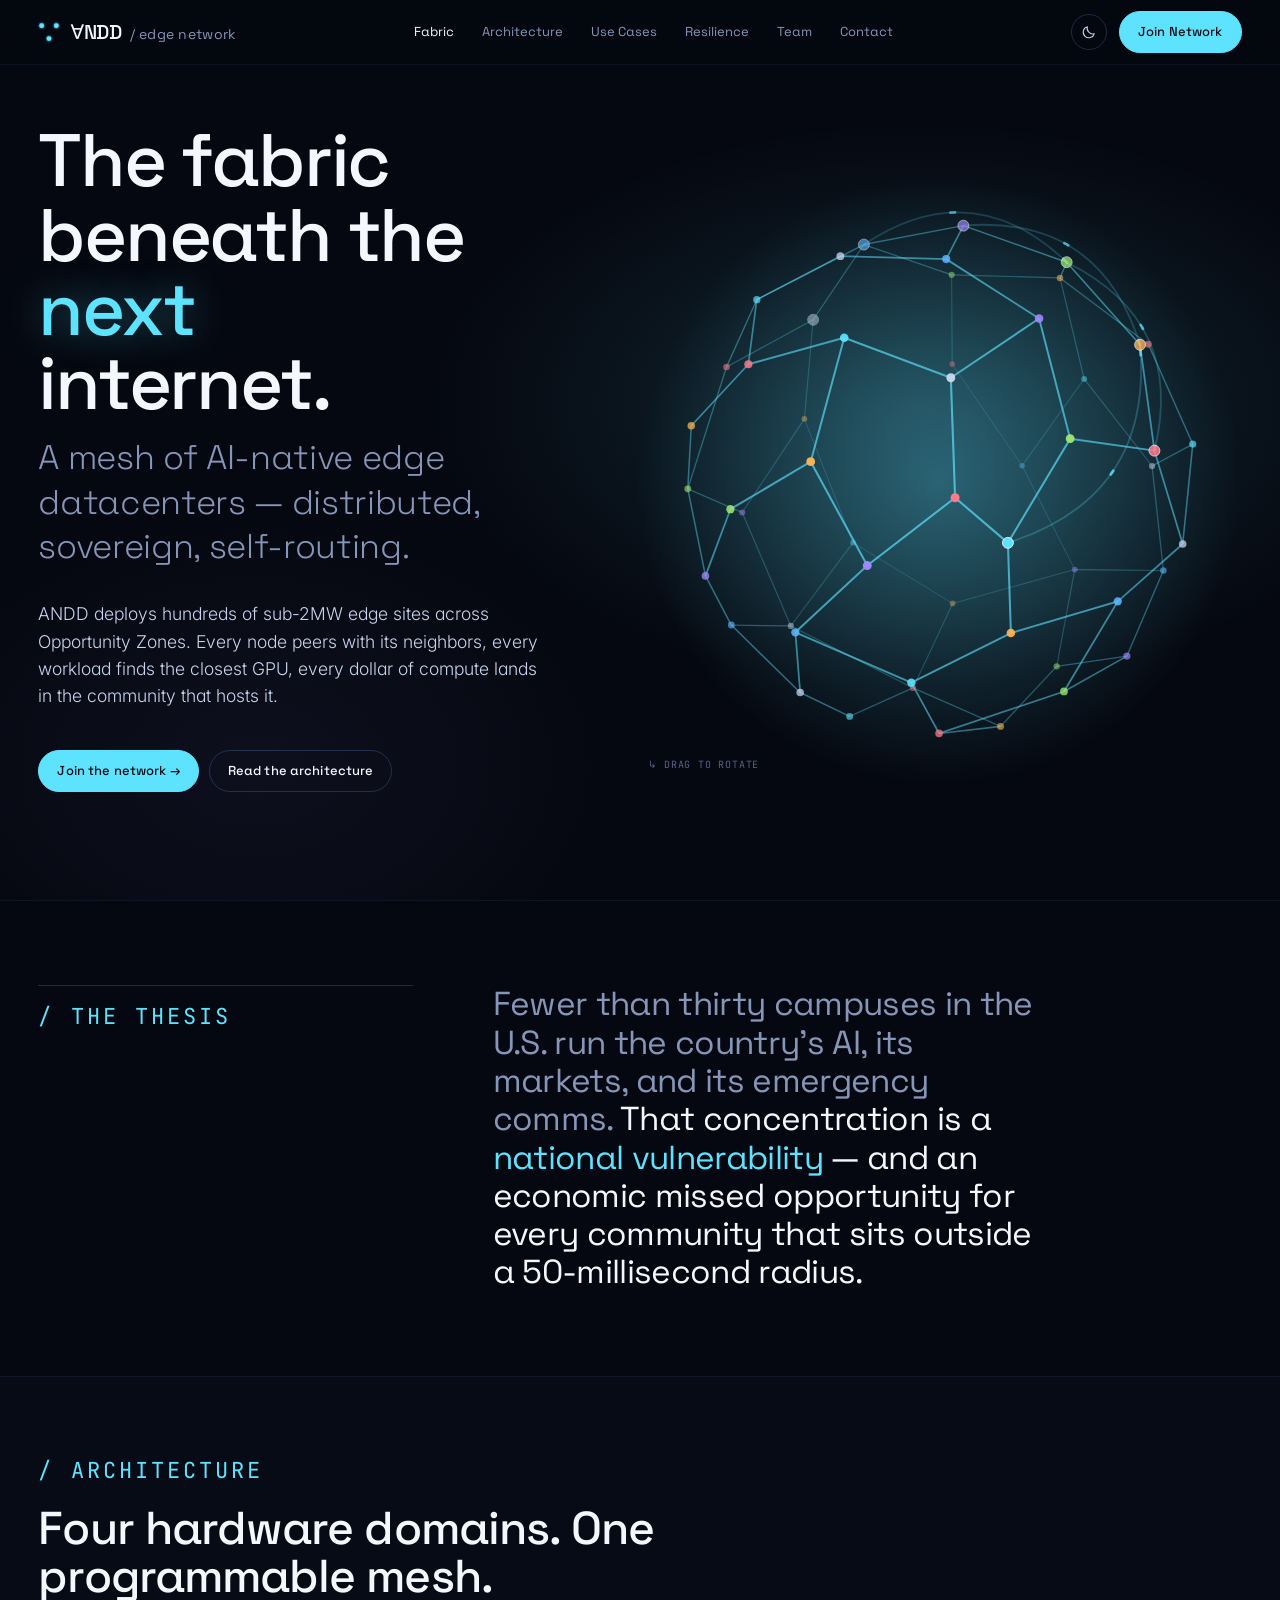
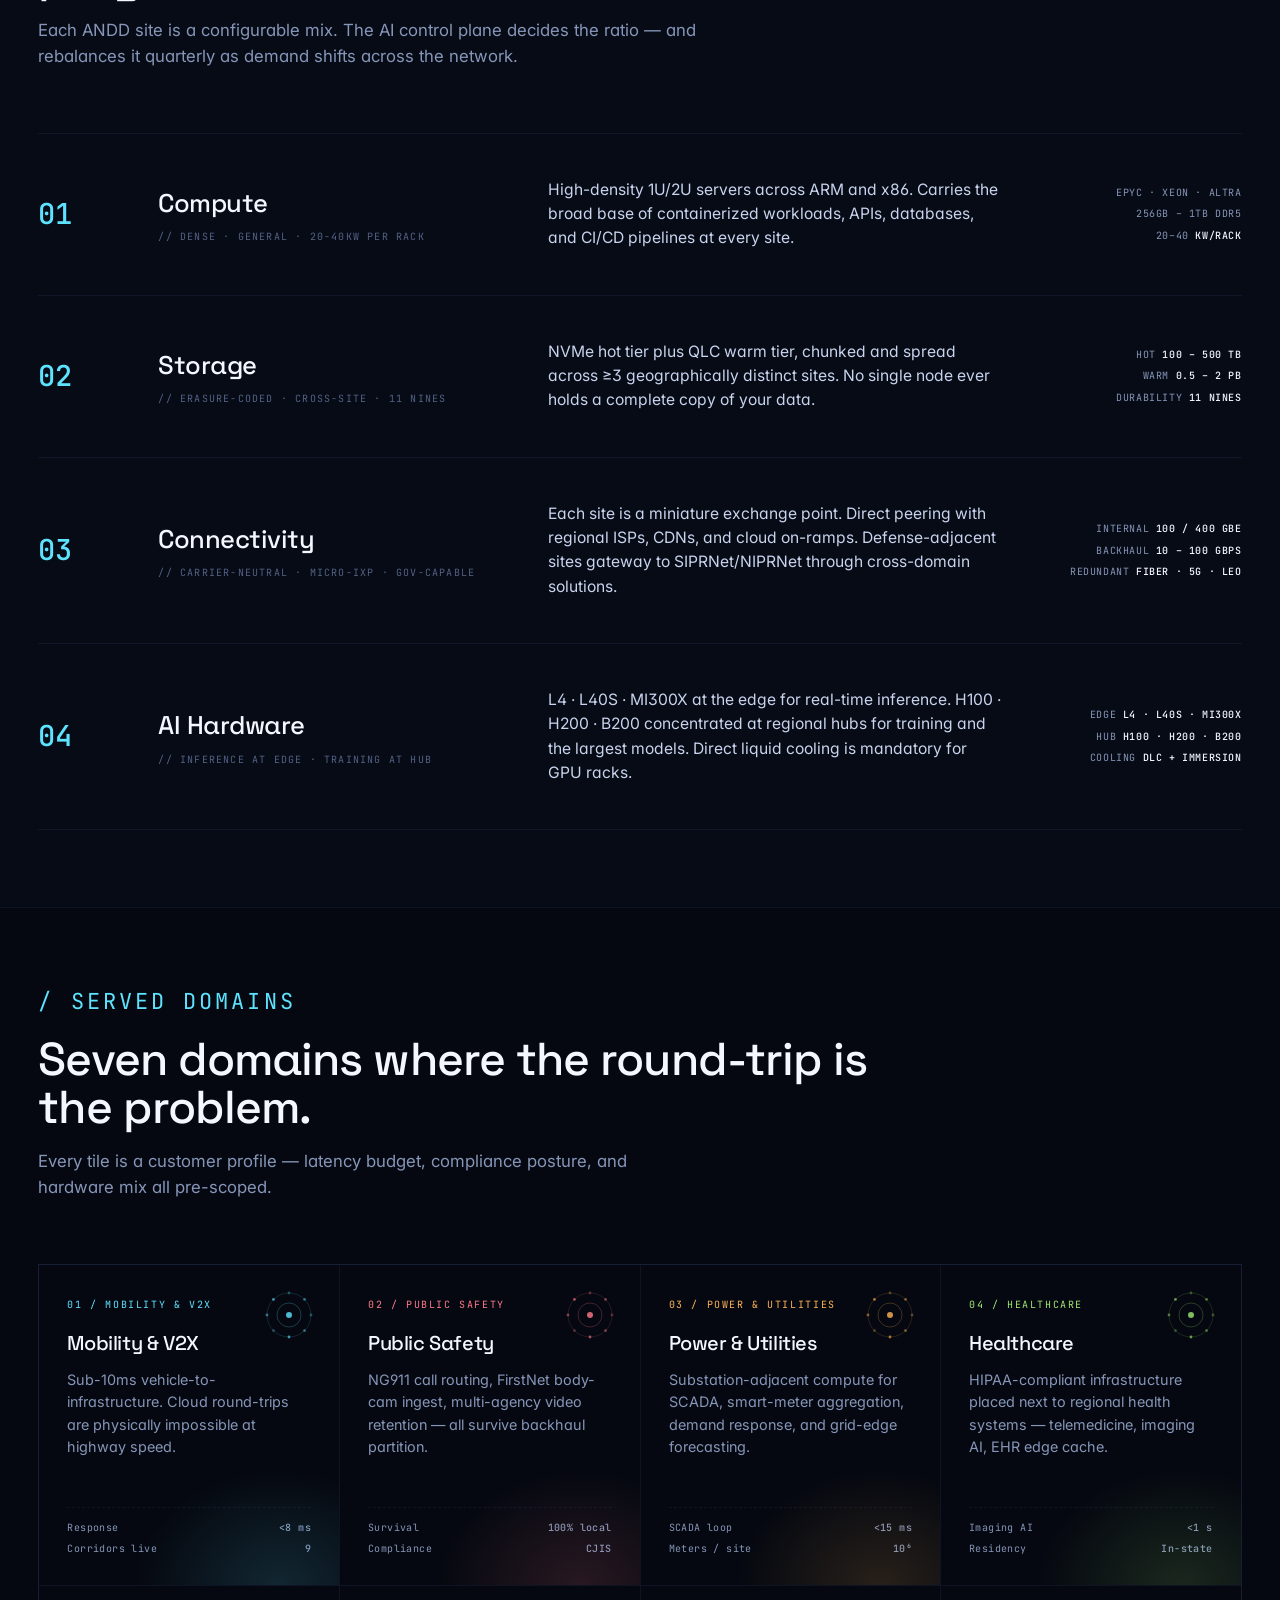
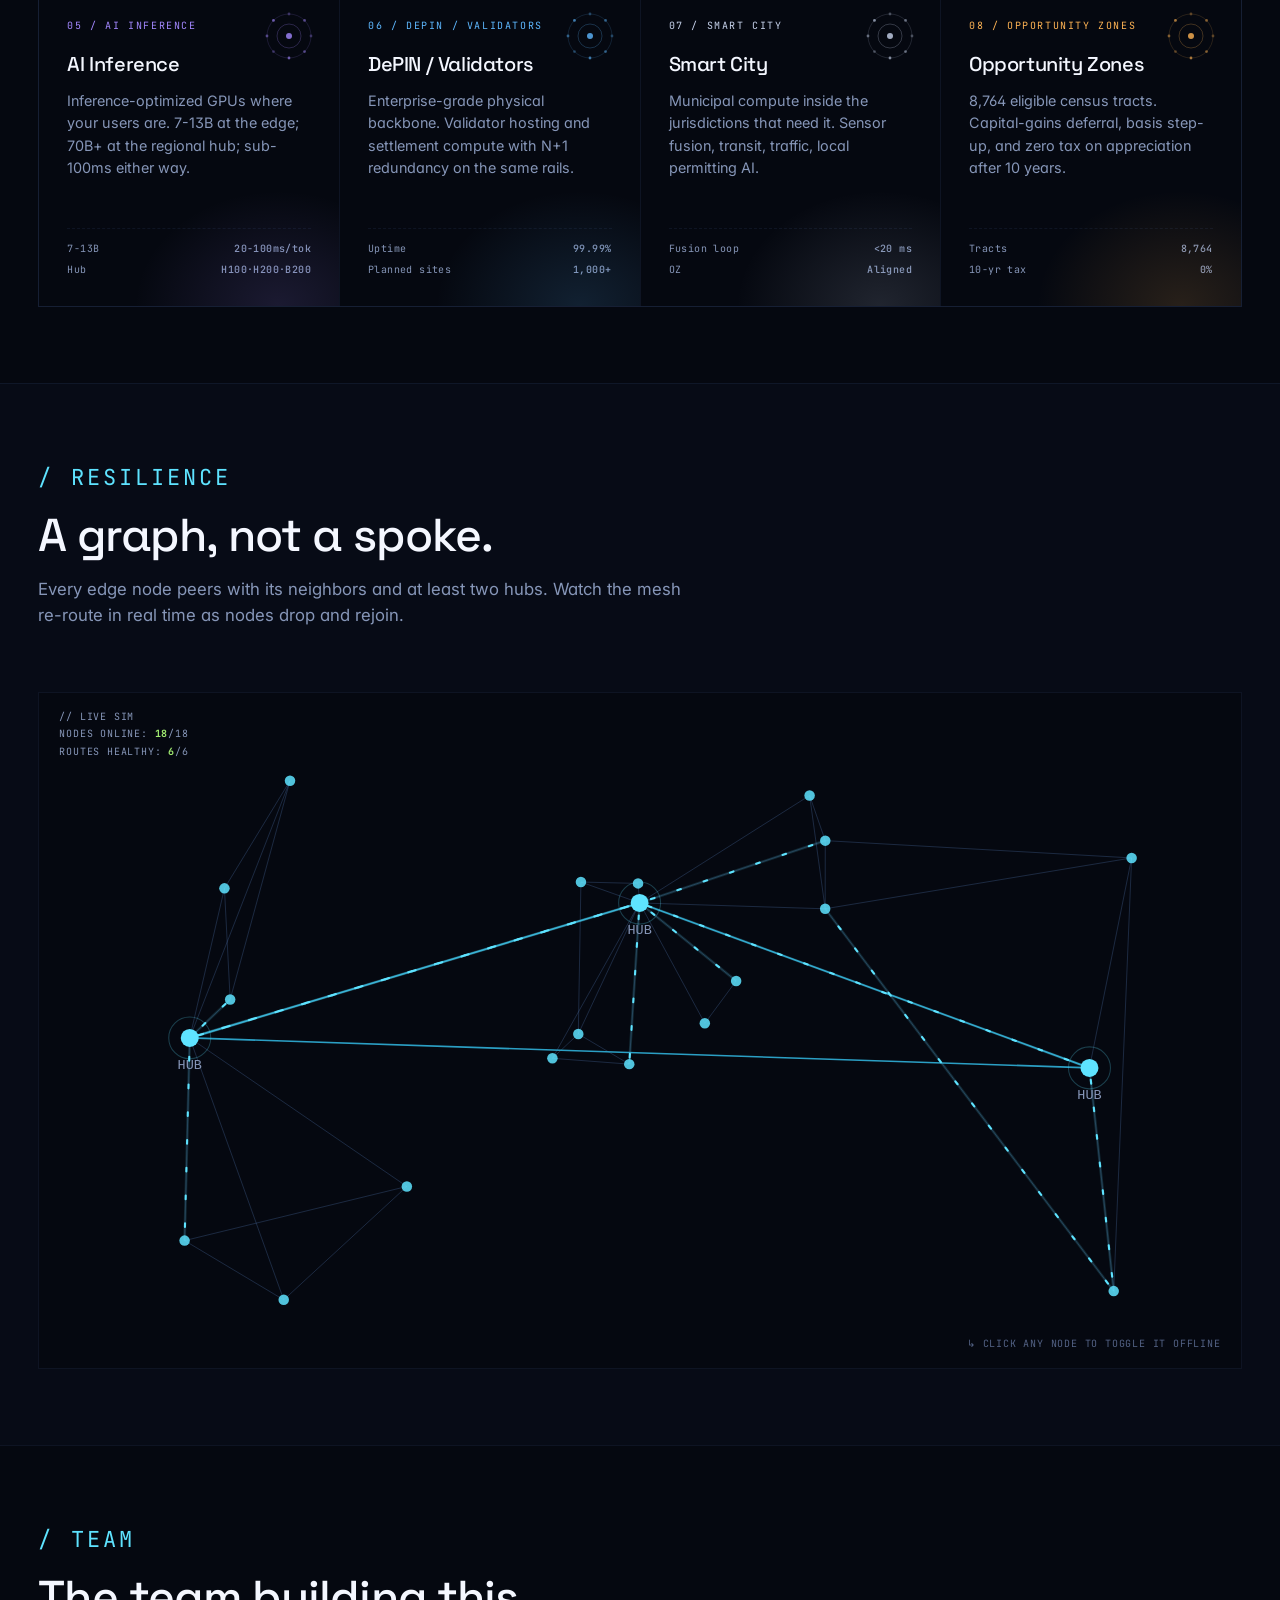
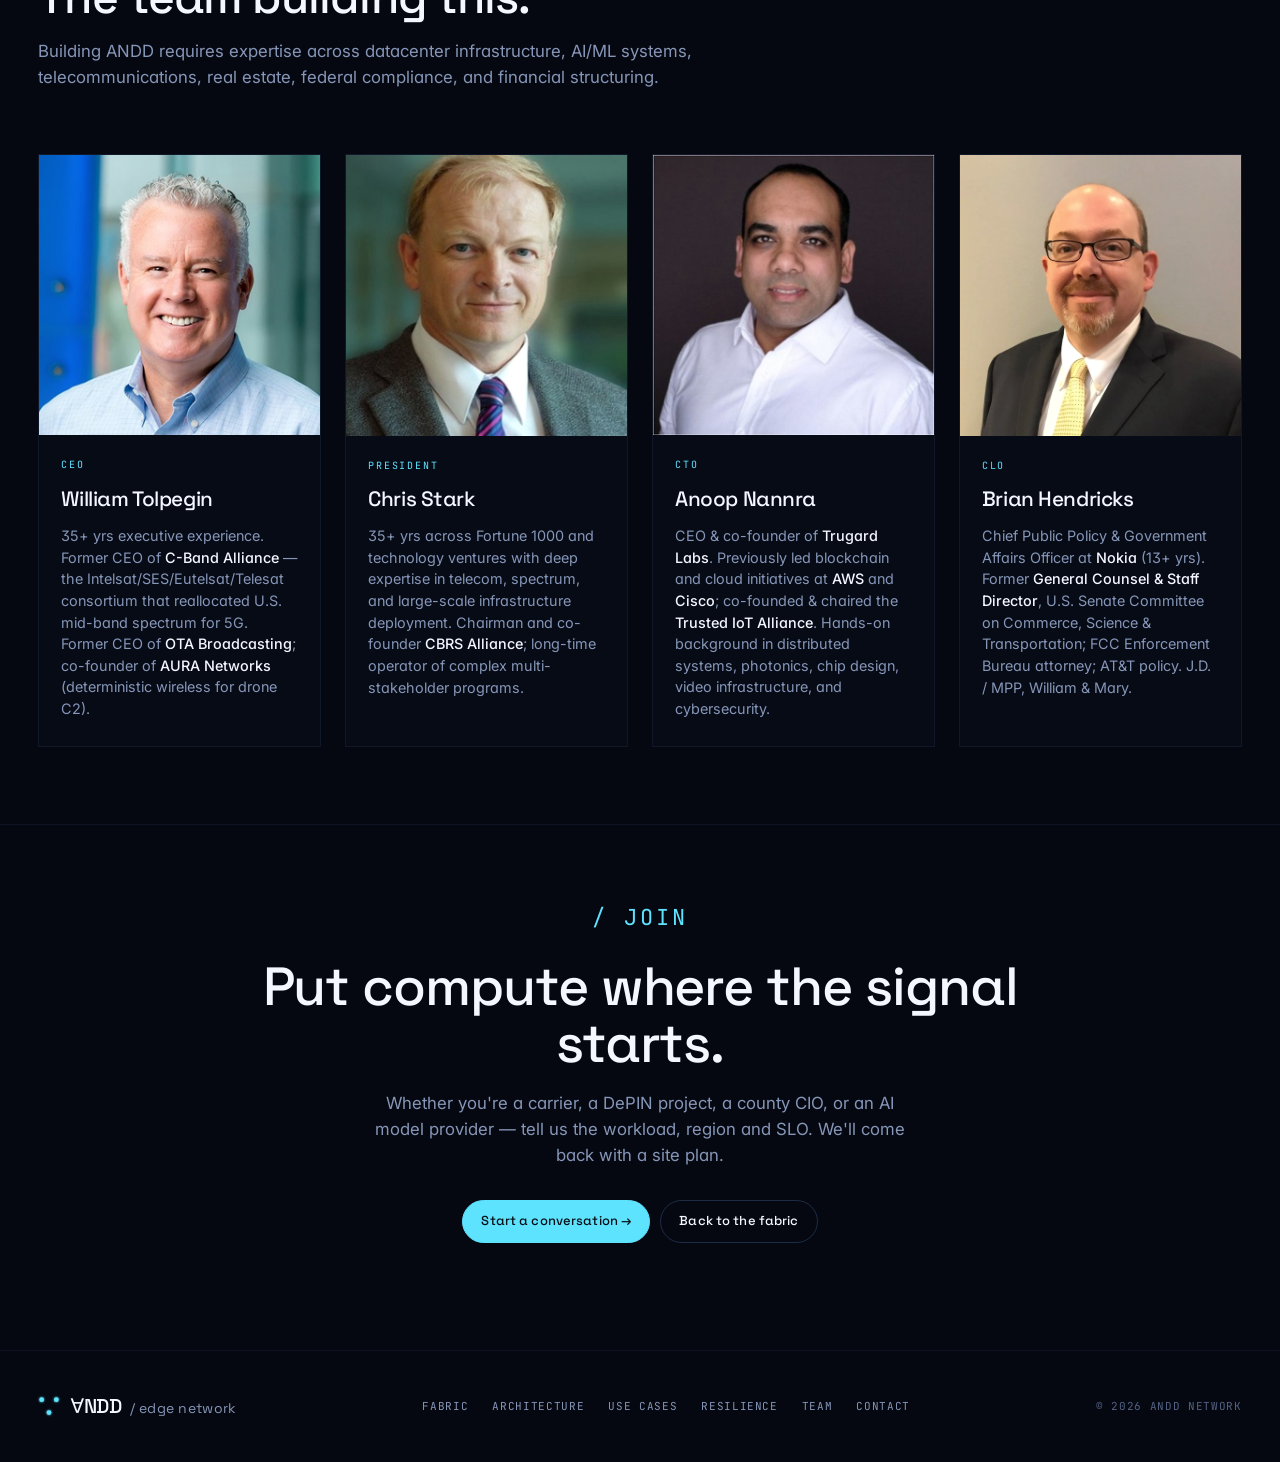
==== index.html @ c777f980 "Add team section with four founding members Extract headshots from the pitch deck, crop to 600x600 J" ====
<!DOCTYPE html>
<html lang="en">
<head>
<meta charset="UTF-8">
<meta name="viewport" content="width=device-width, initial-scale=1">
<title>ANDD — Fabric</title>
<script>
  // Set theme BEFORE paint to avoid a flash. Default = dark.
  (function(){
    try {
      const saved = localStorage.getItem('andd-theme');
      if (saved === 'light') document.documentElement.setAttribute('data-theme', 'light');
    } catch(e){}
  })();
</script>
<link rel="preconnect" href="https://fonts.googleapis.com">
<link rel="preconnect" href="https://fonts.gstatic.com" crossorigin>
<link href="https://fonts.googleapis.com/css2?family=Space+Grotesk:wght@300;400;500;600&family=Inter:wght@300;400;500;600&family=JetBrains+Mono:wght@400;500&display=swap" rel="stylesheet">
<link rel="stylesheet" href="shared/system.css?v=4">
<style>
  /* Inline light-theme fallback to guarantee it wins over any cached CSS */
  html[data-theme="light"] {
    --bg: #f5f2ea; --bg-1: #eae6db; --bg-2: #ddd6c4;
    --surface: #ffffff; --surface-hi: #f0ece1;
    --line: rgba(20,40,80,0.10); --line-hi: rgba(20,40,80,0.22); --line-hot: rgba(10,100,160,0.45);
    --ink-0: #0a1224; --ink-1: #22304a; --ink-2: #55637d; --ink-3: #8691a8;
    --cyan: #0f7a9a; --cyan-dim: #0a5570;
    --amber: #c27020; --amber-dim: #8d4a0f;
    --violet: #6041c7; --lime: #3d7a2c; --rose: #c43a55;
    --glow-cyan: rgba(15,122,154,0.18);
  }
</style>
<style>
  /* Direction B — Fabric: abstract 3D mesh sphere. More editorial & typographic. */

  :root { --bg: #050810; --bg-1: #070b16; }
  [data-theme="light"] { --bg: #f5f2ea; --bg-1: #eae6db; }

  /* NAV */
  .nav { position: fixed; top: 0; left: 0; right: 0; z-index: 100; -webkit-backdrop-filter: blur(18px); backdrop-filter: blur(18px); background: rgba(5, 8, 16, 0.55); border-bottom: 1px solid var(--line); }
  [data-theme="light"] .nav { background: rgba(245, 242, 234, 0.75); }
  .nav-row { display: flex; align-items: center; justify-content: space-between; height: 64px; }
  .nav-mid { display: flex; gap: 28px; }
  .nav-mid a { font-family: var(--font-display); font-size: 13px; color: var(--ink-2); transition: color 160ms; }
  .nav-mid a:hover, .nav-mid a.on { color: var(--ink-0); }

  /* HERO: left headline, right rotatable 3D mesh */
  .hero { min-height: 100vh; padding-top: 64px; position: relative; overflow: hidden; display: grid; grid-template-rows: 1fr auto; }
  .hero-bg {
    position: absolute; inset: 0; pointer-events: none;
    background:
      radial-gradient(ellipse 55% 45% at 72% 45%, rgba(94, 227, 255, 0.14), transparent 70%),
      radial-gradient(ellipse 40% 40% at 20% 85%, rgba(163, 136, 255, 0.06), transparent 70%);
  }
  [data-theme="light"] .hero-bg {
    background:
      radial-gradient(ellipse 55% 45% at 72% 45%, rgba(15, 122, 154, 0.10), transparent 70%),
      radial-gradient(ellipse 40% 40% at 20% 85%, rgba(96, 65, 199, 0.05), transparent 70%);
  }
  .hero-inner { position: relative; max-width: 1600px; margin: 0 auto; width: 100%; padding: 0 clamp(1.25rem, 3vw, 3rem); display: grid; grid-template-columns: minmax(440px, 1fr) minmax(500px, 1.1fr); gap: 48px; align-items: center; }
  .hero-left { padding: clamp(3rem, 6vh, 6rem) 0; }
  .hero-left .pre { display: flex; align-items: center; gap: 12px; margin-bottom: 36px; }
  .hero-left .pre .dot { width: 8px; height: 8px; background: var(--lime); border-radius: 50%; box-shadow: 0 0 12px var(--lime); }
  .hero-left .pre .tx { font-family: var(--font-mono); font-size: 11px; color: var(--ink-2); letter-spacing: 0.16em; text-transform: uppercase; }
  .hero-left h1 { font-size: clamp(2.8rem, 5.8vw, 5.4rem); line-height: 1; letter-spacing: -0.03em; margin-bottom: 32px; }
  .hero-left h1 .glow { color: var(--cyan); text-shadow: 0 0 40px var(--glow-cyan); }
  .hero-left h1 .sub { display: block; color: var(--ink-2); font-weight: 300; letter-spacing: -0.01em; margin-top: 14px; font-size: 0.46em; line-height: 1.3; max-width: 22ch; }
  .hero-left .dek { font-size: 1.1rem; color: var(--ink-1); max-width: 46ch; margin-bottom: 40px; font-weight: 300; }
  .hero-left .hero-cta { display: flex; gap: 10px; margin-bottom: 48px; }

  .hero-right { position: relative; aspect-ratio: 1/1; max-height: 82vh; display: flex; align-items: center; justify-content: center; }
  .mesh-stage { width: 100%; height: 100%; position: relative; cursor: grab; }
  .mesh-stage:active { cursor: grabbing; }
  .mesh-stage svg { width: 100%; height: 100%; overflow: visible; }
  .mesh-stage svg .nucleus-near, .mesh-stage svg .nucleus-far { stop-color: var(--cyan); }
  .mesh-hint { position: absolute; bottom: 12px; left: 12px; font-family: var(--font-mono); font-size: 10px; letter-spacing: 0.08em; color: var(--ink-3); text-transform: uppercase; }

  /* Below-the-fold bar with quick stats */
  .hero-bar {
    position: relative; max-width: 1600px; margin: 0 auto; width: 100%;
    padding: 0 clamp(1.25rem, 3vw, 3rem);
  }
  .hero-bar .inner {
    display: grid; grid-template-columns: repeat(6, 1fr); gap: 1px;
    background: var(--line);
    border-top: 1px solid var(--line); border-bottom: 1px solid var(--line);
  }
  .hero-bar .s { background: var(--bg); padding: 22px 20px; }
  .hero-bar .k { font-family: var(--font-mono); font-size: 10px; color: var(--ink-3); letter-spacing: 0.12em; text-transform: uppercase; margin-bottom: 6px; }
  .hero-bar .v { font-family: var(--font-display); font-size: 1.4rem; color: var(--ink-0); letter-spacing: -0.02em; }
  .hero-bar .v .u { font-size: 0.55em; color: var(--ink-2); margin-left: 4px; }

  /* MANIFESTO band */
  .manifesto { padding: calc(var(--pad-section) * 1.1) 0; border-top: 1px solid var(--line); }
  .manifesto-grid { display: grid; grid-template-columns: 1fr 2fr; gap: 80px; align-items: start; }
  .manifesto .lbl { font-family: var(--font-mono); font-size: 22px; color: var(--cyan); letter-spacing: 0.14em; text-transform: uppercase; padding-top: 14px; border-top: 1px solid var(--line-hi); }
  .manifesto blockquote { font-family: var(--font-display); font-size: clamp(1.6rem, 2.6vw, 2.6rem); line-height: 1.15; color: var(--ink-0); font-weight: 400; letter-spacing: -0.02em; max-width: 26ch; }
  .manifesto blockquote .dim { color: var(--ink-2); }
  .manifesto blockquote .hl { color: var(--cyan); }

  /* LAYERS — vertical stack, full bleed */
  .layers { padding: var(--pad-section) 0; border-top: 1px solid var(--line); background: var(--bg-1); }
  .sec-head { max-width: 880px; margin-bottom: 64px; }
  .sec-head .eyebrow { margin-bottom: 16px; display: inline-block; font-size: 22px; letter-spacing: 0.14em; }
  .sec-head h2 { margin-bottom: 16px; }
  .sec-head p { color: var(--ink-2); font-size: 1.05rem; max-width: 60ch; }

  .layer-rows { border-top: 1px solid var(--line); }
  .layer-row {
    display: grid; grid-template-columns: 80px 1fr 1.3fr 200px;
    gap: 40px; align-items: center;
    padding: 44px 0;
    border-bottom: 1px solid var(--line);
    transition: background 240ms;
  }
  .layer-row:hover { background: color-mix(in srgb, var(--cyan) 4%, transparent); }
  .layer-row .idx { font-family: var(--font-mono); font-size: 1.8rem; color: var(--cyan); letter-spacing: -0.02em; font-weight: 500; }
  .layer-row .ttl h3 { font-size: 1.6rem; margin-bottom: 6px; }
  .layer-row .ttl .k { font-family: var(--font-mono); font-size: 10px; color: var(--ink-3); letter-spacing: 0.12em; text-transform: uppercase; }
  .layer-row .desc { color: var(--ink-1); font-size: 0.98rem; max-width: 52ch; }
  .layer-row .specs { display: flex; flex-direction: column; gap: 6px; font-family: var(--font-mono); font-size: 10px; color: var(--ink-2); letter-spacing: 0.06em; text-transform: uppercase; text-align: right; }
  .layer-row .specs b { color: var(--ink-0); font-weight: 500; }

  /* USES — grid of industry tiles with glowing mini-vis */
  .uses { padding: var(--pad-section) 0; border-top: 1px solid var(--line); }
  .use-grid { display: grid; grid-template-columns: repeat(4, 1fr); gap: 1px; background: var(--line); border: 1px solid var(--line); }
  .use-tile {
    position: relative; background: var(--bg); padding: 32px 28px 28px; min-height: 320px; display: flex; flex-direction: column;
    overflow: hidden; transition: background 240ms; cursor: default;
  }
  .use-tile::before { content:''; position: absolute; inset: 0; background: radial-gradient(ellipse 80% 60% at 80% 100%, currentColor 0%, transparent 60%); opacity: 0.14; pointer-events: none; transition: opacity 240ms; }
  .use-tile:hover::before { opacity: 0.28; }
  .use-tile .idx { font-family: var(--font-mono); font-size: 10px; color: currentColor; letter-spacing: 0.16em; margin-bottom: 16px; }
  [data-theme="light"] .use-tile .idx { color: var(--ink-1); }
  [data-theme="light"] .use-tile .facts { color: var(--ink-1); border-top-color: var(--line-hi); }
  [data-theme="light"] .use-tile .facts .f b { color: var(--ink-0); }
  [data-theme="light"] .use-tile::before { opacity: 0.08; }
  [data-theme="light"] .use-tile:hover::before { opacity: 0.18; }
  .use-tile h3 { color: var(--ink-0); font-size: 1.25rem; margin-bottom: 10px; }
  .use-tile .desc { color: var(--ink-2); font-size: 0.9rem; flex: 1; margin-bottom: 16px; }
  .use-tile .facts { display: flex; flex-direction: column; gap: 6px; font-family: var(--font-mono); font-size: 10px; color: var(--ink-2); letter-spacing: 0.04em; border-top: 1px dashed var(--line); padding-top: 12px; }
  .use-tile .facts .f { display: flex; justify-content: space-between; }
  .use-tile .facts .f b { color: currentColor; font-weight: 500; }
  .use-tile .vis { position: absolute; top: 20px; right: 20px; width: 60px; height: 60px; opacity: 0.8; }
  .use-tile .vis svg { width: 100%; height: 100%; }

  /* Theme toggle */
  .theme-toggle {
    width: 36px; height: 36px;
    display: inline-flex; align-items: center; justify-content: center;
    border: 1px solid var(--line-hi); border-radius: 999px;
    background: transparent; color: var(--ink-1);
    cursor: pointer; transition: background 160ms, border-color 160ms, color 160ms;
    position: relative; overflow: hidden;
  }
  .theme-toggle:hover { border-color: var(--line-hot); color: var(--ink-0); }
  .theme-toggle .ticon { position: absolute; inset: 0; display: flex; align-items: center; justify-content: center; transition: opacity 200ms, transform 280ms cubic-bezier(.5,1.6,.5,1); }
  .theme-toggle .ticon svg { width: 16px; height: 16px; }
  /* Dark by default: show moon */
  .theme-toggle .ticon:not(.moon) { opacity: 0; transform: rotate(-40deg) scale(.7); }
  .theme-toggle .ticon.moon { opacity: 1; transform: none; }
  [data-theme="light"] .theme-toggle .ticon:not(.moon) { opacity: 1; transform: none; }
  [data-theme="light"] .theme-toggle .ticon.moon { opacity: 0; transform: rotate(40deg) scale(.7); }

  /* RESILIENCE — full-width graph */
  .resilience { padding: var(--pad-section) 0; border-top: 1px solid var(--line); background: var(--bg-1); overflow: hidden; }
  .res-stage { position: relative; aspect-ratio: 16/9; width: 100%; background: var(--bg); border: 1px solid var(--line); margin-top: 40px; overflow: hidden; }
  .res-stage svg { width: 100%; height: 100%; display: block; }
  .res-hud { position: absolute; top: 16px; left: 20px; display: flex; flex-direction: column; gap: 2px; font-family: var(--font-mono); font-size: 10px; letter-spacing: 0.08em; color: var(--ink-2); text-transform: uppercase; }
  .res-hud b { color: var(--lime); }
  .res-hud.alarm b { color: var(--rose); }
  .res-hint { position: absolute; bottom: 16px; right: 20px; font-family: var(--font-mono); font-size: 10px; letter-spacing: 0.08em; color: var(--ink-3); text-transform: uppercase; }

  /* TEAM */
  .team { padding: var(--pad-section) 0; border-top: 1px solid var(--line); }
  .team-grid { display: grid; grid-template-columns: repeat(4, 1fr); gap: 24px; }
  .member {
    display: flex; flex-direction: column;
    background: var(--bg-1); border: 1px solid var(--line);
    transition: border-color 240ms, transform 240ms;
  }
  .member[hidden] { display: none; }
  .member:hover { border-color: var(--line-hi); transform: translateY(-2px); }
  .member-photo {
    width: 100%; aspect-ratio: 1 / 1; overflow: hidden;
    background: var(--bg-2);
    display: flex; align-items: center; justify-content: center;
  }
  .member-photo img { width: 100%; height: 100%; object-fit: cover; display: block; filter: saturate(0.92) contrast(1.03); }
  .member-meta { padding: 22px 22px 26px; display: flex; flex-direction: column; gap: 10px; }
  .member-meta .role {
    font-family: var(--font-mono); font-size: 10px; letter-spacing: 0.18em;
    text-transform: uppercase; color: var(--cyan);
  }
  .member-meta h3 { font-size: 1.3rem; letter-spacing: -0.02em; margin: 0; }
  .member-meta p { color: var(--ink-2); font-size: 0.9rem; line-height: 1.5; }
  .member-meta p b { color: var(--ink-0); font-weight: 500; }
  .member-open { border-style: dashed; background: transparent; }
  .member-open .member-photo {
    background:
      repeating-linear-gradient(45deg, var(--line) 0 8px, transparent 8px 16px),
      var(--bg-1);
    color: var(--ink-3);
    font-family: var(--font-mono); font-size: 11px; letter-spacing: 0.16em; text-transform: uppercase;
  }
  .member-open .member-photo::before {
    content: '+ hiring';
    padding: 10px 18px;
    border: 1px dashed var(--line-hi);
    color: var(--cyan);
    background: var(--bg);
  }
  [data-theme="light"] .member { background: #fff; }
  [data-theme="light"] .member-open { background: transparent; }

  /* CTA */
  .cta { padding: var(--pad-section) 0 calc(var(--pad-section) * 1.4); border-top: 1px solid var(--line); text-align: center; }
  .cta .eyebrow { margin-bottom: 24px; display: inline-block; font-size: 22px; letter-spacing: 0.14em; }
  .cta h2 { margin-bottom: 18px; max-width: 22ch; margin-inline: auto; font-size: clamp(2.4rem, 4.2vw, 3.8rem); }
  .cta p { color: var(--ink-2); font-size: 1.05rem; max-width: 50ch; margin: 0 auto 32px; }
  .cta .ctas { display: flex; gap: 10px; justify-content: center; flex-wrap: wrap; }

  footer { padding: 40px 0; border-top: 1px solid var(--line); }
  .foot-row { display: flex; align-items: center; justify-content: space-between; flex-wrap: wrap; gap: 20px; }
  .foot-row a { font-family: var(--font-mono); font-size: 11px; color: var(--ink-2); letter-spacing: 0.06em; text-transform: uppercase; }
  .foot-row a:hover { color: var(--ink-0); }
  .foot-row .cpy { font-family: var(--font-mono); font-size: 11px; color: var(--ink-3); letter-spacing: 0.06em; text-transform: uppercase; }
  .fl { display: flex; gap: 24px; }

  @media (max-width: 1040px) {
    .hero-inner { grid-template-columns: 1fr; }
    .hero-right { max-height: 60vh; }
    .manifesto-grid, .layer-row { grid-template-columns: 1fr; gap: 16px; }
    .layer-row .specs { text-align: left; flex-direction: row; gap: 20px; }
    .use-grid { grid-template-columns: 1fr 1fr; }
    .hero-bar .inner { grid-template-columns: repeat(3, 1fr); }
    .team-grid { grid-template-columns: repeat(2, 1fr); }
  }

  /* Phone portrait: collapse section-link row so wordmark + theme toggle + CTA stay on one line */
  @media (max-width: 720px) {
    .nav-mid { display: none; }
    .nav-row { gap: 12px; }
    .nav-row > div:last-child { flex-shrink: 0; }
    .wm { font-size: 18px; }
    .nav .btn-primary { padding: 8px 14px; font-size: 12px; }
    .use-grid { grid-template-columns: 1fr; }
    .hero-bar .inner { grid-template-columns: repeat(2, 1fr); }
    .foot-row .fl { gap: 14px; flex-wrap: wrap; }
    .team-grid { grid-template-columns: 1fr; }
  }
</style>
</head>
<body>

<nav class="nav">
  <div class="container nav-row">
    <span class="wm" id="nav-wm"></span>
    <div class="nav-mid">
      <a href="#fabric" class="on">Fabric</a>
      <a href="#layers">Architecture</a>
      <a href="#uses">Use Cases</a>
      <a href="#resilience">Resilience</a>
      <a href="#team">Team</a>
      <a href="#contact">Contact</a>
    </div>
    <div style="display:flex;align-items:center;gap:12px">
      <button id="theme-toggle" class="theme-toggle" aria-label="Toggle light/dark theme" title="Toggle theme">
        <span class="ticon"><svg viewBox="0 0 24 24" fill="none" stroke="currentColor" stroke-width="1.6" stroke-linecap="round" stroke-linejoin="round"><circle cx="12" cy="12" r="4"/><path d="M12 3v1.5M12 19.5V21M3 12h1.5M19.5 12H21M5.4 5.4l1.1 1.1M17.5 17.5l1.1 1.1M5.4 18.6l1.1-1.1M17.5 6.5l1.1-1.1"/></svg></span>
        <span class="ticon moon"><svg viewBox="0 0 24 24" fill="none" stroke="currentColor" stroke-width="1.6" stroke-linecap="round" stroke-linejoin="round"><path d="M20 14.5A8.5 8.5 0 0 1 9.5 4a8.5 8.5 0 1 0 10.5 10.5z"/></svg></span>
      </button>
      <a href="#contact" class="btn btn-primary">Join Network</a>
    </div>
  </div>
</nav>

<section class="hero" id="fabric">
  <div class="hero-bg"></div>
  <div class="hero-inner">
    <div class="hero-left">
      <h1>The fabric <br>beneath the <span class="glow">next</span><br>internet.
        <span class="sub">A mesh of AI-native edge datacenters — distributed, sovereign, self-routing.</span>
      </h1>
      <p class="dek">ANDD deploys hundreds of sub-2MW edge sites across Opportunity Zones. Every node peers with its neighbors, every workload finds the closest GPU, every dollar of compute lands in the community that hosts it.</p>
      <div class="hero-cta">
        <a href="#contact" class="btn btn-primary">Join the network →</a>
        <a href="#layers" class="btn">Read the architecture</a>
      </div>
    </div>

    <div class="hero-right">
      <div class="mesh-stage" id="mesh-stage">
        <svg viewBox="-200 -200 400 400" preserveAspectRatio="xMidYMid meet">
          <defs>
            <radialGradient id="nucleus" cx="50%" cy="50%" r="50%">
              <stop offset="0%" class="nucleus-near" stop-opacity="0.35"/>
              <stop offset="100%" class="nucleus-far" stop-opacity="0"/>
            </radialGradient>
            <filter id="glow" x="-50%" y="-50%" width="200%" height="200%">
              <feGaussianBlur stdDeviation="2"/>
              <feComponentTransfer><feFuncA type="linear" slope="1.8"/></feComponentTransfer>
              <feComposite in2="SourceGraphic" operator="over"/>
            </filter>
          </defs>
          <circle cx="0" cy="0" r="200" fill="url(#nucleus)"/>
          <g id="mesh-sphere"></g>
        </svg>
        <div class="mesh-hint">↳ drag to rotate</div>
      </div>
    </div>
  </div>

</section>

<section class="manifesto">
  <div class="container manifesto-grid">
    <div class="lbl">/ The thesis</div>
    <blockquote>
      <span class="dim">Fewer than thirty campuses in the U.S. run the country's AI, its markets, and its emergency comms.</span> That concentration is a <span class="hl">national vulnerability</span> — and an economic missed opportunity for every community that sits outside a 50-millisecond radius.
    </blockquote>
  </div>
</section>

<section class="layers" id="layers">
  <div class="container">
    <div class="sec-head">
      <span class="eyebrow">/ architecture</span>
      <h2>Four hardware domains. One programmable mesh.</h2>
      <p>Each ANDD site is a configurable mix. The AI control plane decides the ratio — and rebalances it quarterly as demand shifts across the network.</p>
    </div>

    <div class="layer-rows">
      <div class="layer-row">
        <div class="idx">01</div>
        <div class="ttl"><h3>Compute</h3><div class="k">// dense · general · 20-40kW per rack</div></div>
        <div class="desc">High-density 1U/2U servers across ARM and x86. Carries the broad base of containerized workloads, APIs, databases, and CI/CD pipelines at every site.</div>
        <div class="specs"><div>EPYC · Xeon · Altra <b></b></div><div>256GB – 1TB DDR5 <b></b></div><div>20–40 <b>kW/rack</b></div></div>
      </div>
      <div class="layer-row">
        <div class="idx">02</div>
        <div class="ttl"><h3>Storage</h3><div class="k">// erasure-coded · cross-site · 11 nines</div></div>
        <div class="desc">NVMe hot tier plus QLC warm tier, chunked and spread across ≥3 geographically distinct sites. No single node ever holds a complete copy of your data.</div>
        <div class="specs"><div>Hot <b>100 – 500 TB</b></div><div>Warm <b>0.5 – 2 PB</b></div><div>Durability <b>11 nines</b></div></div>
      </div>
      <div class="layer-row">
        <div class="idx">03</div>
        <div class="ttl"><h3>Connectivity</h3><div class="k">// carrier-neutral · micro-IXP · gov-capable</div></div>
        <div class="desc">Each site is a miniature exchange point. Direct peering with regional ISPs, CDNs, and cloud on-ramps. Defense-adjacent sites gateway to SIPRNet/NIPRNet through cross-domain solutions.</div>
        <div class="specs"><div>Internal <b>100 / 400 GbE</b></div><div>Backhaul <b>10 – 100 Gbps</b></div><div>Redundant <b>fiber · 5G · LEO</b></div></div>
      </div>
      <div class="layer-row">
        <div class="idx">04</div>
        <div class="ttl"><h3>AI Hardware</h3><div class="k">// inference at edge · training at hub</div></div>
        <div class="desc">L4 · L40S · MI300X at the edge for real-time inference. H100 · H200 · B200 concentrated at regional hubs for training and the largest models. Direct liquid cooling is mandatory for GPU racks.</div>
        <div class="specs"><div>Edge <b>L4 · L40S · MI300X</b></div><div>Hub <b>H100 · H200 · B200</b></div><div>Cooling <b>DLC + immersion</b></div></div>
      </div>
    </div>
  </div>
</section>

<section class="uses" id="uses">
  <div class="container">
    <div class="sec-head">
      <span class="eyebrow">/ served domains</span>
      <h2>Seven domains where the round-trip is the problem.</h2>
      <p>Every tile is a customer profile — latency budget, compliance posture, and hardware mix all pre-scoped.</p>
    </div>
    <div class="use-grid" id="use-grid"></div>
  </div>
</section>

<section class="resilience" id="resilience">
  <div class="container">
    <div class="sec-head">
      <span class="eyebrow">/ resilience</span>
      <h2>A graph, not a spoke.</h2>
      <p>Every edge node peers with its neighbors and at least two hubs. Watch the mesh re-route in real time as nodes drop and rejoin.</p>
    </div>
    <div class="res-stage" id="res-stage">
      <div class="res-hud" id="res-hud">
        <div>// LIVE SIM</div>
        <div>nodes online: <b id="res-alive">18</b>/18</div>
        <div>routes healthy: <b id="res-routes">6</b>/6</div>
      </div>
      <div class="res-hint">↳ click any node to toggle it offline</div>
    </div>
  </div>
</section>

<section class="team" id="team">
  <div class="container">
    <div class="sec-head">
      <span class="eyebrow">/ team</span>
      <h2>The team building this.</h2>
      <p>Building ANDD requires expertise across datacenter infrastructure, AI/ML systems, telecommunications, real estate, federal compliance, and financial structuring.</p>
    </div>
    <div class="team-grid">

      <article class="member">
        <div class="member-photo"><img src="images/team/william-tolpegin.jpg" alt="William Tolpegin" loading="lazy"></div>
        <div class="member-meta">
          <span class="role">CEO</span>
          <h3>William Tolpegin</h3>
          <p>35+ yrs executive experience. Former CEO of <b>C-Band Alliance</b> — the Intelsat/SES/Eutelsat/Telesat consortium that reallocated U.S. mid-band spectrum for 5G. Former CEO of <b>OTA Broadcasting</b>; co-founder of <b>AURA Networks</b> (deterministic wireless for drone C2).</p>
        </div>
      </article>

      <article class="member">
        <div class="member-photo"><img src="images/team/chris-stark.jpg" alt="Chris Stark" loading="lazy"></div>
        <div class="member-meta">
          <span class="role">President</span>
          <h3>Chris Stark</h3>
          <p>35+ yrs across Fortune 1000 and technology ventures with deep expertise in telecom, spectrum, and large-scale infrastructure deployment. Chairman and co-founder <b>CBRS Alliance</b>; long-time operator of complex multi-stakeholder programs.</p>
        </div>
      </article>

      <article class="member">
        <div class="member-photo"><img src="images/team/anoop-nannra.jpg" alt="Anoop Nannra" loading="lazy"></div>
        <div class="member-meta">
          <span class="role">CTO</span>
          <h3>Anoop Nannra</h3>
          <p>CEO &amp; co-founder of <b>Trugard Labs</b>. Previously led blockchain and cloud initiatives at <b>AWS</b> and <b>Cisco</b>; co-founded &amp; chaired the <b>Trusted IoT Alliance</b>. Hands-on background in distributed systems, photonics, chip design, video infrastructure, and cybersecurity.</p>
        </div>
      </article>

      <article class="member">
        <div class="member-photo"><img src="images/team/brian-hendricks.jpg?v=6" alt="Brian Hendricks" loading="lazy"></div>
        <div class="member-meta">
          <span class="role">CLO</span>
          <h3>Brian Hendricks</h3>
          <p>Chief Public Policy &amp; Government Affairs Officer at <b>Nokia</b> (13+ yrs). Former <b>General Counsel &amp; Staff Director</b>, U.S. Senate Committee on Commerce, Science &amp; Transportation; FCC Enforcement Bureau attorney; AT&amp;T policy. J.D. / MPP, William &amp; Mary.</p>
        </div>
      </article>

      <article class="member member-open" hidden>
        <div class="member-photo"></div>
        <div class="member-meta">
          <span class="role">EVP Operations · Open Role</span>
          <h3>Head of Deployment &amp; Operations</h3>
          <p>Seeking a 20+ yr operator from hyperscale or towerco — <b>Equinix / Digital Realty / Crown Castle / American Tower</b>. Must own multi-site prefab rollout at 50+ sites/yr, utility interconnect &amp; DLC commissioning, NOC automation, SOC 2 / FedRAMP compliance, and 24/7 field ops across a distributed footprint.</p>
        </div>
      </article>

    </div>
  </div>
</section>

<section class="cta" id="contact">
  <div class="container">
    <span class="eyebrow">/ join</span>
    <h2>Put compute where the signal starts.</h2>
    <p>Whether you're a carrier, a DePIN project, a county CIO, or an AI model provider — tell us the workload, region and SLO. We'll come back with a site plan.</p>
    <div class="ctas">
      <a class="btn btn-primary" href="mailto:contact@andd.network">Start a conversation →</a>
      <a class="btn" href="#fabric">Back to the fabric</a>
    </div>
  </div>
</section>

<footer>
  <div class="container foot-row">
    <span class="wm" id="foot-wm"></span>
    <div class="fl">
      <a href="#fabric">Fabric</a>
      <a href="#layers">Architecture</a>
      <a href="#uses">Use Cases</a>
      <a href="#resilience">Resilience</a>
      <a href="#team">Team</a>
      <a href="#contact">Contact</a>
    </div>
    <div class="cpy">© 2026 ANDD Network</div>
  </div>
</footer>

<script src="shared/wordmark.js"></script>
<script src="shared/us-map.js"></script>
<script>
renderWordmark(document.getElementById('nav-wm'));
renderWordmark(document.getElementById('foot-wm'));

// ============ 3D MESH SPHERE ============
// Generate ~50 points on a unit sphere via Fibonacci spiral, project orthographically,
// add rotation via drag + gentle auto-rotate.
(function(){
  const stage = document.getElementById('mesh-stage');
  const mount = document.getElementById('mesh-sphere');
  const N = 52;
  const R = 170;
  const pts = [];
  const gr = (1 + Math.sqrt(5)) / 2;
  for (let i = 0; i < N; i++) {
    const t = i / N;
    const inc = Math.acos(1 - 2 * t);
    const az = 2 * Math.PI * i / gr;
    pts.push({
      x0: Math.sin(inc) * Math.cos(az),
      y0: Math.sin(inc) * Math.sin(az),
      z0: Math.cos(inc),
      // random assignment to industry for color variance
      use: INDUSTRIES[1 + (i % (INDUSTRIES.length-1))].id,
      hub: i % 8 === 0,
    });
  }
  // precompute edges — each point to its 3 nearest
  const edges = [];
  for (let i = 0; i < N; i++) {
    const nearest = [];
    for (let j = 0; j < N; j++) {
      if (i === j) continue;
      const d = Math.hypot(pts[i].x0-pts[j].x0, pts[i].y0-pts[j].y0, pts[i].z0-pts[j].z0);
      nearest.push({ j, d });
    }
    nearest.sort((a,b)=>a.d-b.d);
    nearest.slice(0, 3).forEach(n => {
      if (i < n.j) edges.push([i, n.j]);
    });
  }

  let rx = -0.25, ry = 0;
  let auto = 0.003;
  let dragging = false;
  let lastX = 0, lastY = 0;

  function project() {
    const cosX = Math.cos(rx), sinX = Math.sin(rx);
    const cosY = Math.cos(ry), sinY = Math.sin(ry);
    return pts.map(p => {
      // rotate around Y then X
      let x = p.x0 * cosY + p.z0 * sinY;
      let z = -p.x0 * sinY + p.z0 * cosY;
      let y = p.y0 * cosX - z * sinX;
      z = p.y0 * sinX + z * cosX;
      return { x: x * R, y: y * R, z, use: p.use, hub: p.hub };
    });
  }

  function useColor(use) {
    const ind = INDUSTRIES.find(i => i.id === use);
    return ind ? ind.color : '#5ee3ff';
  }

  function render() {
    const P = project();
    const meshCol = getComputedStyle(document.documentElement).getPropertyValue('--cyan').trim() || '#5ee3ff';
    const hubStroke = getComputedStyle(document.documentElement).getPropertyValue('--ink-0').trim() || '#f4f7ff';
    // edges (sorted back-to-front)
    const edgeEls = edges.map(([a,b]) => {
      const A = P[a], B = P[b];
      const avgZ = (A.z + B.z) / 2;
      const opacity = 0.15 + 0.55 * ((avgZ + 1) / 2);
      const width = 0.6 + 0.8 * ((avgZ + 1) / 2);
      return { svg: `<line x1="${A.x}" y1="${A.y}" x2="${B.x}" y2="${B.y}" stroke="${meshCol}" stroke-width="${width}" opacity="${opacity}"/>`, z: avgZ };
    }).sort((a,b) => a.z - b.z).map(e => e.svg).join('');

    const dotEls = P.map((p, i) => {
      const opacity = 0.35 + 0.65 * ((p.z + 1) / 2);
      const r = p.hub ? 3.6 : 1.8 + 1.2 * ((p.z + 1) / 2);
      const c = useColor(p.use);
      return { svg: `<circle cx="${p.x}" cy="${p.y}" r="${r}" fill="${c}" opacity="${opacity}"${p.hub ? ` stroke="${hubStroke}" stroke-width="0.6"` : ''}/>`, z: p.z };
    }).sort((a,b) => a.z - b.z).map(e => e.svg).join('');

    // animated routing arc: pick 4 great-circle arcs between hubs
    const hubs = P.map((p,i) => ({...p, i})).filter(p => p.hub);
    const arcs = [];
    for (let i = 0; i < Math.min(4, hubs.length-1); i++) {
      const a = hubs[i], b = hubs[(i+2) % hubs.length];
      const mx = (a.x+b.x)/2, my = (a.y+b.y)/2;
      const dist = Math.hypot(a.x-b.x, a.y-b.y);
      const bulge = dist * 0.4;
      const mz = (a.z+b.z)/2;
      // offset perpendicular
      const dx = b.x-a.x, dy = b.y-a.y;
      const px = -dy / dist, py = dx / dist;
      const cx = mx + px * bulge, cy = my + py * bulge;
      const opa = 0.4 + 0.5 * ((mz+1)/2);
      arcs.push(`
        <path d="M ${a.x},${a.y} Q ${cx},${cy} ${b.x},${b.y}" fill="none" stroke="${meshCol}" stroke-width="1.2" opacity="${opa*0.3}"/>
        <path d="M ${a.x},${a.y} Q ${cx},${cy} ${b.x},${b.y}" fill="none" stroke="${meshCol}" stroke-width="1.8" stroke-linecap="round" stroke-dasharray="3 80" opacity="${opa}">
          <animate attributeName="stroke-dashoffset" from="83" to="0" dur="${2 + i*0.5}s" repeatCount="indefinite" begin="${i*0.3}s"/>
        </path>
      `);
    }

    mount.innerHTML = edgeEls + arcs.join('') + dotEls;
  }

  // pointer events
  stage.addEventListener('pointerdown', e => {
    dragging = true; lastX = e.clientX; lastY = e.clientY; auto = 0;
    stage.setPointerCapture(e.pointerId);
  });
  stage.addEventListener('pointermove', e => {
    if (!dragging) return;
    ry += (e.clientX - lastX) * 0.006;
    rx += (e.clientY - lastY) * 0.006;
    rx = Math.max(-1.3, Math.min(1.3, rx));
    lastX = e.clientX; lastY = e.clientY;
    render();
  });
  stage.addEventListener('pointerup', () => { dragging = false; auto = 0.002; });
  stage.addEventListener('pointercancel', () => { dragging = false; auto = 0.002; });

  function tick() {
    if (!dragging) ry += auto;
    render();
    requestAnimationFrame(tick);
  }
  tick();
})();

// ============ USE TILES ============
const USES = [
  { id:'mobility', idx:'01', name:'Mobility & V2X', desc:'Sub-10ms vehicle-to-infrastructure. Cloud round-trips are physically impossible at highway speed.', facts:[['Response','<8 ms'],['Corridors live','9']], color:'var(--ind-mobility)' },
  { id:'public-safety', idx:'02', name:'Public Safety', desc:'NG911 call routing, FirstNet body-cam ingest, multi-agency video retention — all survive backhaul partition.', facts:[['Survival','100% local'],['Compliance','CJIS']], color:'var(--ind-public-safety)' },
  { id:'power', idx:'03', name:'Power & Utilities', desc:'Substation-adjacent compute for SCADA, smart-meter aggregation, demand response, and grid-edge forecasting.', facts:[['SCADA loop','<15 ms'],['Meters / site','10⁶']], color:'var(--ind-power)' },
  { id:'health', idx:'04', name:'Healthcare', desc:'HIPAA-compliant infrastructure placed next to regional health systems — telemedicine, imaging AI, EHR edge cache.', facts:[['Imaging AI','<1 s'],['Residency','In-state']], color:'var(--ind-health)' },
  { id:'ai', idx:'05', name:'AI Inference', desc:'Inference-optimized GPUs where your users are. 7-13B at the edge; 70B+ at the regional hub; sub-100ms either way.', facts:[['7-13B','20-100ms/tok'],['Hub','H100·H200·B200']], color:'var(--ind-ai)' },
  { id:'depin', idx:'06', name:'DePIN / Validators', desc:'Enterprise-grade physical backbone. Validator hosting and settlement compute with N+1 redundancy on the same rails.', facts:[['Uptime','99.99%'],['Planned sites','1,000+']], color:'var(--ind-depin)' },
  { id:'civic', idx:'07', name:'Smart City', desc:'Municipal compute inside the jurisdictions that need it. Sensor fusion, transit, traffic, local permitting AI.', facts:[['Fusion loop','<20 ms'],['OZ','Aligned']], color:'var(--ind-civic)' },
  { id:'oz', idx:'08', name:'Opportunity Zones', desc:'8,764 eligible census tracts. Capital-gains deferral, basis step-up, and zero tax on appreciation after 10 years.', facts:[['Tracts','8,764'],['10-yr tax','0%']], color:'var(--amber)' },
];

const grid = document.getElementById('use-grid');
USES.forEach(u => {
  const el = document.createElement('div');
  el.className = 'use-tile';
  el.style.color = u.color;
  el.innerHTML = `
    <div class="idx">${u.idx} / ${u.name.toUpperCase()}</div>
    <div class="vis">
      <svg viewBox="0 0 60 60">
        <circle cx="30" cy="30" r="22" fill="none" stroke="currentColor" stroke-width="0.6" opacity="0.3"/>
        <circle cx="30" cy="30" r="12" fill="none" stroke="currentColor" stroke-width="0.6" opacity="0.5"/>
        ${Array.from({length: 8}, (_, i) => {
          const a = (i/8) * Math.PI*2;
          const x = 30 + Math.cos(a)*22, y = 30 + Math.sin(a)*22;
          return `<circle cx="${x}" cy="${y}" r="1.4" fill="currentColor" opacity="${0.4 + (i%3)*0.2}"/>`;
        }).join('')}
        <circle cx="30" cy="30" r="3" fill="currentColor"/>
      </svg>
    </div>
    <h3>${u.name}</h3>
    <div class="desc">${u.desc}</div>
    <div class="facts">
      ${u.facts.map(f => `<div class="f"><span>${f[0]}</span><b>${f[1]}</b></div>`).join('')}
    </div>
  `;
  grid.appendChild(el);
});

// ============ Resilience widescreen simulator ============
(function(){
  const stage = document.getElementById('res-stage');
  // 18 nodes scattered across a 1000x560 viewport, with 3 hubs
  const rng = (seed => () => (seed = (seed*9301 + 49297) % 233280) / 233280)(7);
  const nodes = [];
  const W = 1600, H = 900;
  const hubPos = [[200, 460], [800, 280], [1400, 500]];
  hubPos.forEach((p, i) => nodes.push({ id: 'h'+i, x: p[0], y: p[1], alive: true, hub: true }));
  for (let i = 0; i < 18; i++) {
    nodes.push({ id: 'e'+i, x: 80 + rng()*1440, y: 80 + rng()*740, alive: true });
  }
  // edges: each edge to nearest 2 nodes + nearest hub
  const hubs = nodes.filter(n => n.hub);
  const pairs = [];
  nodes.forEach(n => {
    if (n.hub) return;
    const sorted = nodes.filter(m => m !== n && !m.hub).map(m => ({m, d: Math.hypot(m.x-n.x, m.y-n.y)})).sort((a,b)=>a.d-b.d);
    sorted.slice(0,2).forEach(({m}) => {
      if (n.id < m.id) pairs.push([n, m, 'mesh']);
    });
    const [h1] = hubs.map(h => ({h, d: Math.hypot(h.x-n.x, h.y-n.y)})).sort((a,b)=>a.d-b.d);
    pairs.push([n, h1.h, 'backhaul']);
  });
  // hub-hub backbone
  for (let i = 0; i < hubs.length; i++) {
    for (let j = i+1; j < hubs.length; j++) pairs.push([hubs[i], hubs[j], 'backbone']);
  }
  // 6 "flows" (src -> dst routes through graph)
  const flowsSpec = [
    ['e0','h1'], ['e4','h2'], ['e8','h0'], ['e12','h1'], ['e15','h2'], ['e3','h0']
  ];
  const byId = Object.fromEntries(nodes.map(n => [n.id, n]));

  function findRoute(srcId, dstId) {
    // BFS using only alive nodes and alive edges
    const aliveNodes = new Set(nodes.filter(n=>n.alive).map(n=>n.id));
    if (!aliveNodes.has(srcId) || !aliveNodes.has(dstId)) return null;
    const adj = {};
    pairs.forEach(([a,b]) => {
      if (!a.alive || !b.alive) return;
      (adj[a.id] = adj[a.id] || []).push(b.id);
      (adj[b.id] = adj[b.id] || []).push(a.id);
    });
    const q = [[srcId, [srcId]]];
    const seen = new Set([srcId]);
    while (q.length) {
      const [cur, path] = q.shift();
      if (cur === dstId) return path.map(id => byId[id]);
      (adj[cur] || []).forEach(n => {
        if (!seen.has(n)) { seen.add(n); q.push([n, [...path, n]]); }
      });
    }
    return null;
  }

  function render() {
    const aliveEdges = nodes.filter(n => n.alive && !n.hub).length;
    const totalEdges = nodes.filter(n => !n.hub).length;
    document.getElementById('res-alive').textContent = aliveEdges;

    const flows = flowsSpec.map(([s,d]) => findRoute(s, d));
    const healthy = flows.filter(Boolean).length;
    document.getElementById('res-routes').textContent = healthy;
    document.getElementById('res-hud').classList.toggle('alarm', healthy < flowsSpec.length);

    const linkSvg = pairs.map(([a,b,type]) => {
      if (!a.alive || !b.alive) return '';
        const cs = getComputedStyle(document.documentElement);
        const backbone = cs.getPropertyValue('--cyan-dim').trim() || '#2b9fc4';
        const isLight = document.documentElement.getAttribute('data-theme') === 'light';
        const color = type === 'backbone' ? backbone : (isLight ? 'rgba(20,40,80,0.25)' : 'rgba(120,170,255,0.25)');
        const width = type === 'backbone' ? 2.2 : 1.1;
      return `<line x1="${a.x}" y1="${a.y}" x2="${b.x}" y2="${b.y}" stroke="${color}" stroke-width="${width}" />`;
    }).join('');

    const flowSvg = flows.filter(Boolean).map((path, i) => {
      const d = path.map((p,idx) => (idx===0?'M':'L') + ` ${p.x},${p.y}`).join(' ');
      return `
        <path d="${d}" fill="none" stroke="var(--cyan)" stroke-width="3.6" opacity="0.15"/>
          <path d="${d}" fill="none" stroke="var(--cyan)" stroke-width="2.8" stroke-dasharray="5 32" stroke-linecap="round">
            <animate attributeName="stroke-dashoffset" from="37" to="0" dur="${1.2 + (i%3)*0.3}s" repeatCount="indefinite"/>
        </path>
      `;
    }).join('');

    const nodeSvg = nodes.map(n => {
      if (!n.alive) {
        return `<g data-id="${n.id}" style="cursor:pointer">
          <circle cx="${n.x}" cy="${n.y}" r="18" fill="none" stroke="var(--rose)" stroke-width="1.6" opacity="0.6"/>
          <line x1="${n.x-9}" y1="${n.y-9}" x2="${n.x+9}" y2="${n.y+9}" stroke="var(--rose)" stroke-width="2.4"/>
          <line x1="${n.x+9}" y1="${n.y-9}" x2="${n.x-9}" y2="${n.y+9}" stroke="var(--rose)" stroke-width="2.4"/>
        </g>`;
      }
      if (n.hub) {
        return `<g data-id="${n.id}" style="cursor:pointer">
          <circle cx="${n.x}" cy="${n.y}" r="28" fill="none" stroke="var(--cyan)" stroke-width="1.4" opacity="0.25"/>
          <circle cx="${n.x}" cy="${n.y}" r="12" fill="var(--cyan)"/>
          <text x="${n.x}" y="${n.y+42}" fill="var(--ink-2)" font-family="ui-monospace,monospace" font-size="18" text-anchor="middle">HUB</text>
        </g>`;
      }
      return `<g data-id="${n.id}" style="cursor:pointer">
        <circle cx="${n.x}" cy="${n.y}" r="7" fill="var(--cyan)" opacity="0.85"/>
      </g>`;
    }).join('');

    stage.querySelectorAll('svg').forEach(s => s.remove());
    stage.insertAdjacentHTML('afterbegin', `
      <svg viewBox="0 0 ${W} ${H}" preserveAspectRatio="xMidYMid meet">
        <g>${linkSvg}</g>
        <g>${flowSvg}</g>
        <g>${nodeSvg}</g>
      </svg>
    `);
    stage.querySelectorAll('[data-id]').forEach(el => {
      el.addEventListener('click', () => {
        const n = byId[el.dataset.id];
        if (!n) return;
        n.alive = !n.alive;
        render();
      });
    });
  }
  render();
  window.addEventListener('anddThemeChange', render);
})();

// Nav active state
const navLinks = document.querySelectorAll('.nav-mid a');
const io = new IntersectionObserver(entries => {
  entries.forEach(e => {
    if (e.isIntersecting) {
      const id = e.target.id;
      navLinks.forEach(a => a.classList.toggle('on', a.getAttribute('href') === '#' + id));
    }
  });
}, { rootMargin: '-40% 0px -50% 0px' });
['fabric','layers','uses','resilience','team','contact'].forEach(id => {
  const el = document.getElementById(id);
  if (el) io.observe(el);
});

// Theme toggle
(function(){
  const btn = document.getElementById('theme-toggle');
  if (!btn) return;
  btn.addEventListener('click', () => {
    const cur = document.documentElement.getAttribute('data-theme');
    const next = cur === 'light' ? null : 'light';
    if (next) document.documentElement.setAttribute('data-theme', next);
    else document.documentElement.removeAttribute('data-theme');
    try { localStorage.setItem('andd-theme', next || 'dark'); } catch(e){}
    // Fire event so widgets can re-render
    window.dispatchEvent(new CustomEvent('anddThemeChange', { detail: { theme: next || 'dark' }}));
  });
})();
</script>
</body>
</html>
---- shared/system.css ----
/* ANDD — shared design system across all three directions */
:root {
  --bg: #060912;
  --bg-1: #0a0f1c;
  --bg-2: #0f1628;
  --surface: #111a2e;
  --surface-hi: #17233d;
  --line: rgba(120, 170, 255, 0.08);
  --line-hi: rgba(120, 170, 255, 0.22);
  --line-hot: rgba(120, 220, 255, 0.5);

  --ink-0: #f4f7ff;
  --ink-1: #c8d4ed;
  --ink-2: #8696b8;
  --ink-3: #536285;

  /* Accents */
  --cyan: #5ee3ff;
  --cyan-dim: #2b9fc4;
  --amber: #ffb454;
  --amber-dim: #b87326;
  --violet: #a388ff;
  --lime: #9fe870;
  --rose: #ff7a8a;

  --glow-cyan: rgba(94, 227, 255, 0.4);

  /* Industry accents (for lens filter) */
  --ind-mobility: #5ee3ff;
  --ind-public-safety: #ff7a8a;
  --ind-power: #ffb454;
  --ind-health: #9fe870;
  --ind-ai: #a388ff;
  --ind-depin: #5eb8ff;
  --ind-civic: #c8d4ed;

  --font-display: 'Space Grotesk', 'Inter', ui-sans-serif, system-ui, sans-serif;
  --font-body: 'Inter', ui-sans-serif, system-ui, sans-serif;
  --font-mono: 'JetBrains Mono', ui-monospace, 'SFMono-Regular', Menlo, monospace;

  --r-sm: 4px;
  --r-md: 8px;
  --r-lg: 14px;

  --pad-section: clamp(4rem, 6vw, 7rem);
}

/* Light theme — paper/cartographic. Applied via [data-theme="light"] on <html>. */
[data-theme="light"] {
  --bg: #f5f2ea;          /* warm paper */
  --bg-1: #eae6db;        /* slightly darker paper */
  --bg-2: #ddd6c4;
  --surface: #ffffff;
  --surface-hi: #f0ece1;
  --line: rgba(20, 40, 80, 0.10);
  --line-hi: rgba(20, 40, 80, 0.22);
  --line-hot: rgba(10, 100, 160, 0.45);

  --ink-0: #0a1224;       /* near-black ink */
  --ink-1: #22304a;
  --ink-2: #55637d;
  --ink-3: #8691a8;

  --cyan: #0f7a9a;        /* printed teal */
  --cyan-dim: #0a5570;
  --amber: #c27020;
  --amber-dim: #8d4a0f;
  --violet: #6041c7;
  --lime: #3d7a2c;
  --rose: #c43a55;

  --glow-cyan: rgba(15, 122, 154, 0.18);
}

* { box-sizing: border-box; margin: 0; padding: 0; }
html, body { background: var(--bg); color: var(--ink-1); }
body {
  font-family: var(--font-body);
  font-size: 15px;
  line-height: 1.55;
  -webkit-font-smoothing: antialiased;
  font-feature-settings: 'ss01','cv11';
}
a { color: inherit; text-decoration: none; }

/* WORDMARK */
.wm {
  font-family: var(--font-display);
  font-weight: 500;
  letter-spacing: -0.02em;
  font-size: 20px;
  color: var(--ink-0);
  display: inline-flex;
  align-items: center;
  gap: 10px;
}
.wm-mark {
  width: 22px; height: 22px;
  position: relative;
  flex-shrink: 0;
}
.wm-mark svg { width: 100%; height: 100%; display: block; }
.wm-kern { letter-spacing: 0.02em; font-weight: 400; color: var(--ink-2); }

/* MONO bits */
.mono { font-family: var(--font-mono); font-size: 11px; letter-spacing: 0.04em; color: var(--ink-2); text-transform: uppercase; }
.num  { font-family: var(--font-mono); font-variant-numeric: tabular-nums; }

/* Buttons */
.btn {
  display: inline-flex; align-items: center; gap: 8px;
  padding: 10px 18px;
  font-family: var(--font-display); font-size: 13px; font-weight: 500; letter-spacing: 0.01em;
  border-radius: 999px;
  border: 1px solid var(--line-hi);
  color: var(--ink-0);
  background: transparent;
  cursor: pointer;
  transition: background 160ms ease, border-color 160ms ease, transform 160ms ease;
}
.btn:hover { background: rgba(120, 170, 255, 0.06); border-color: var(--line-hot); }
.btn-primary {
  background: var(--cyan);
  color: #051016;
  border-color: var(--cyan);
}
.btn-primary:hover { background: #8aeeff; border-color: #8aeeff; transform: translateY(-1px); }
[data-theme="light"] .btn:hover { background: rgba(15, 122, 154, 0.06); }
[data-theme="light"] .btn-primary { color: #f8f5ec; }
[data-theme="light"] .btn-primary:hover { background: #0a5570; border-color: #0a5570; }

/* Common layout helpers */
.container { max-width: 1400px; margin: 0 auto; padding: 0 clamp(1.25rem, 3vw, 2.5rem); }
.eyebrow { font-family: var(--font-mono); font-size: 11px; letter-spacing: 0.18em; text-transform: uppercase; color: var(--cyan); }
h1, h2, h3 { font-family: var(--font-display); color: var(--ink-0); letter-spacing: -0.02em; font-weight: 500; }
h1 { font-size: clamp(2.5rem, 5.2vw, 4.6rem); line-height: 1.02; }
h2 { font-size: clamp(2rem, 3.6vw, 3.2rem); line-height: 1.05; }
h3 { font-size: 1.25rem; font-weight: 500; }

hr.rule { border: 0; border-top: 1px solid var(--line); }

/* Grid bg — subtle */
.gridbg {
  background-image:
    linear-gradient(rgba(120,170,255,0.05) 1px, transparent 1px),
    linear-gradient(90deg, rgba(120,170,255,0.05) 1px, transparent 1px);
  background-size: 80px 80px;
}
[data-theme="light"] .gridbg {
  background-image:
    linear-gradient(rgba(20,40,80,0.06) 1px, transparent 1px),
    linear-gradient(90deg, rgba(20,40,80,0.06) 1px, transparent 1px);
}

/* Placeholder image treatment */
.placeholder {
  background:
    repeating-linear-gradient(45deg, rgba(120,170,255,0.04) 0 10px, transparent 10px 20px),
    var(--surface);
  border: 1px solid var(--line);
  color: var(--ink-3);
  font-family: var(--font-mono); font-size: 11px; letter-spacing: 0.08em; text-transform: uppercase;
  display: flex; align-items: center; justify-content: center;
}

/* Scrollbar */
::-webkit-scrollbar { width: 10px; height: 10px; }
::-webkit-scrollbar-thumb { background: var(--surface-hi); border-radius: 999px; }
::-webkit-scrollbar-track { background: transparent; }
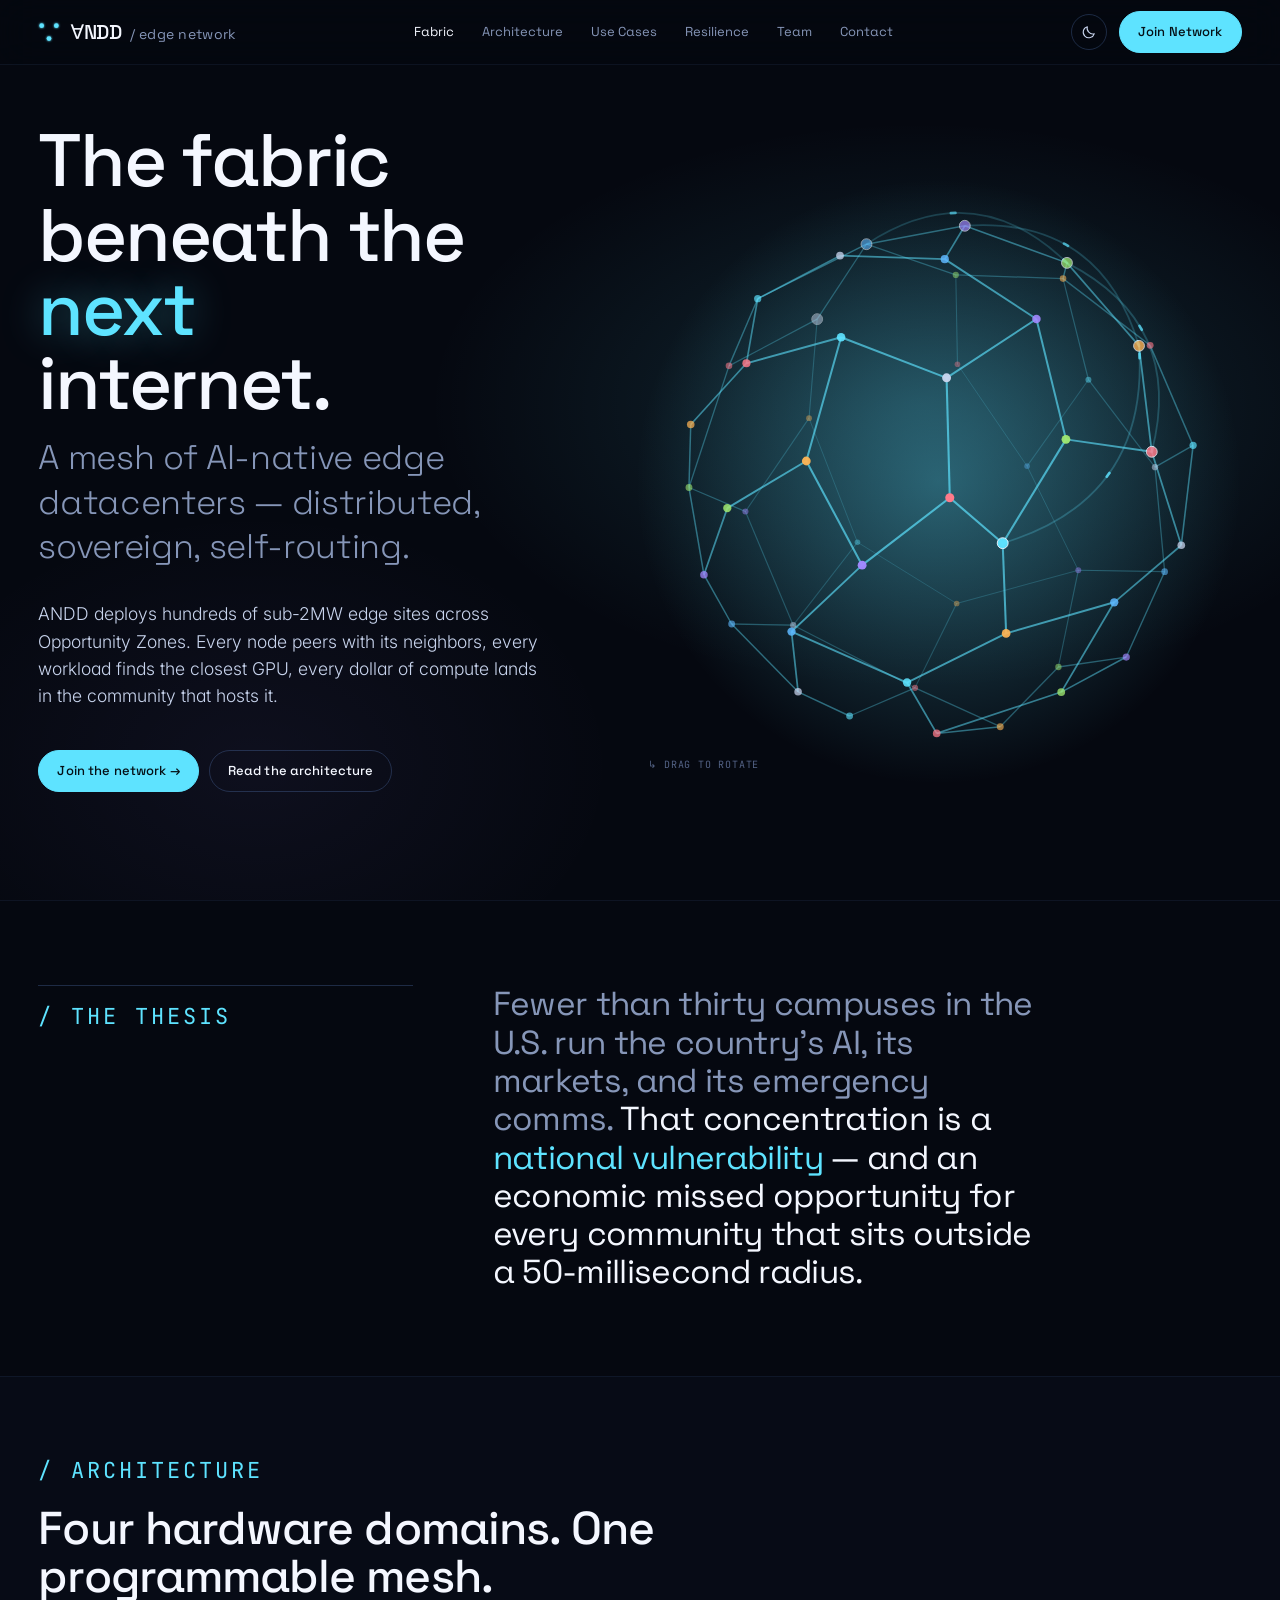
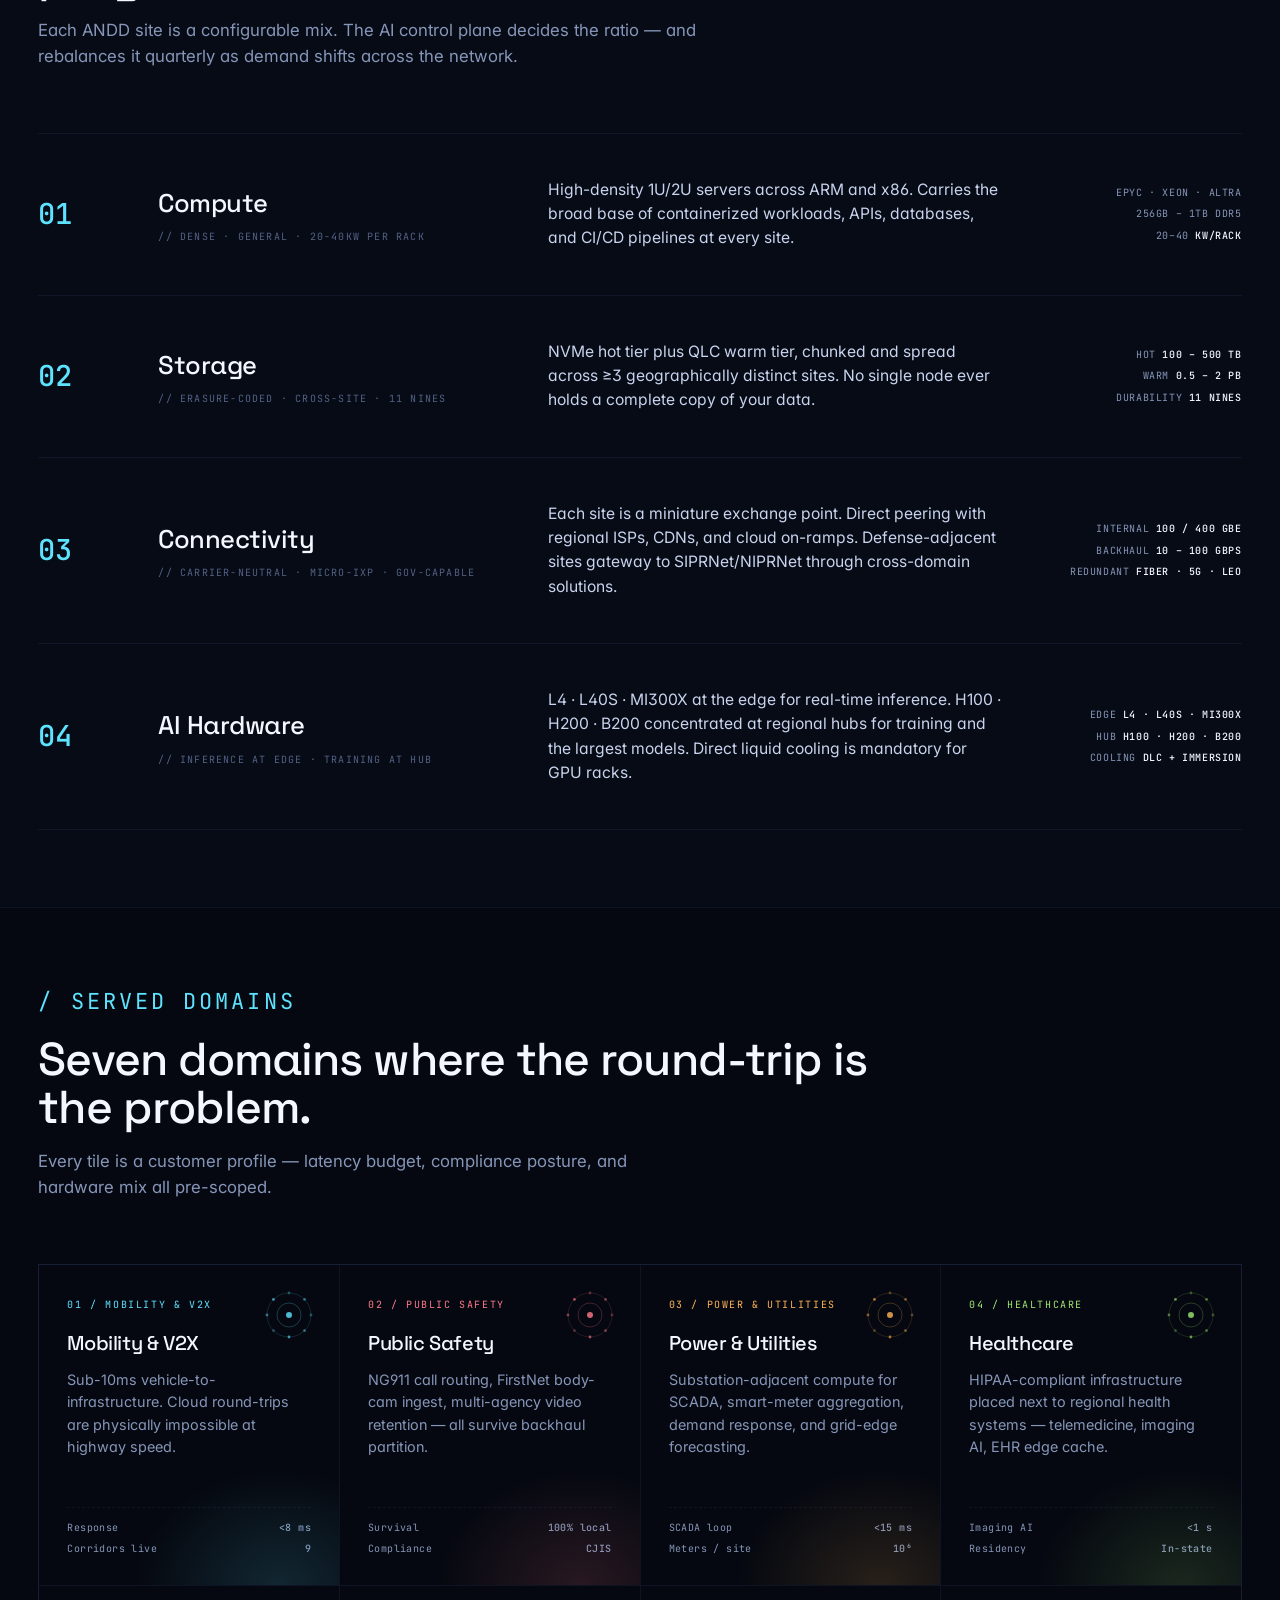
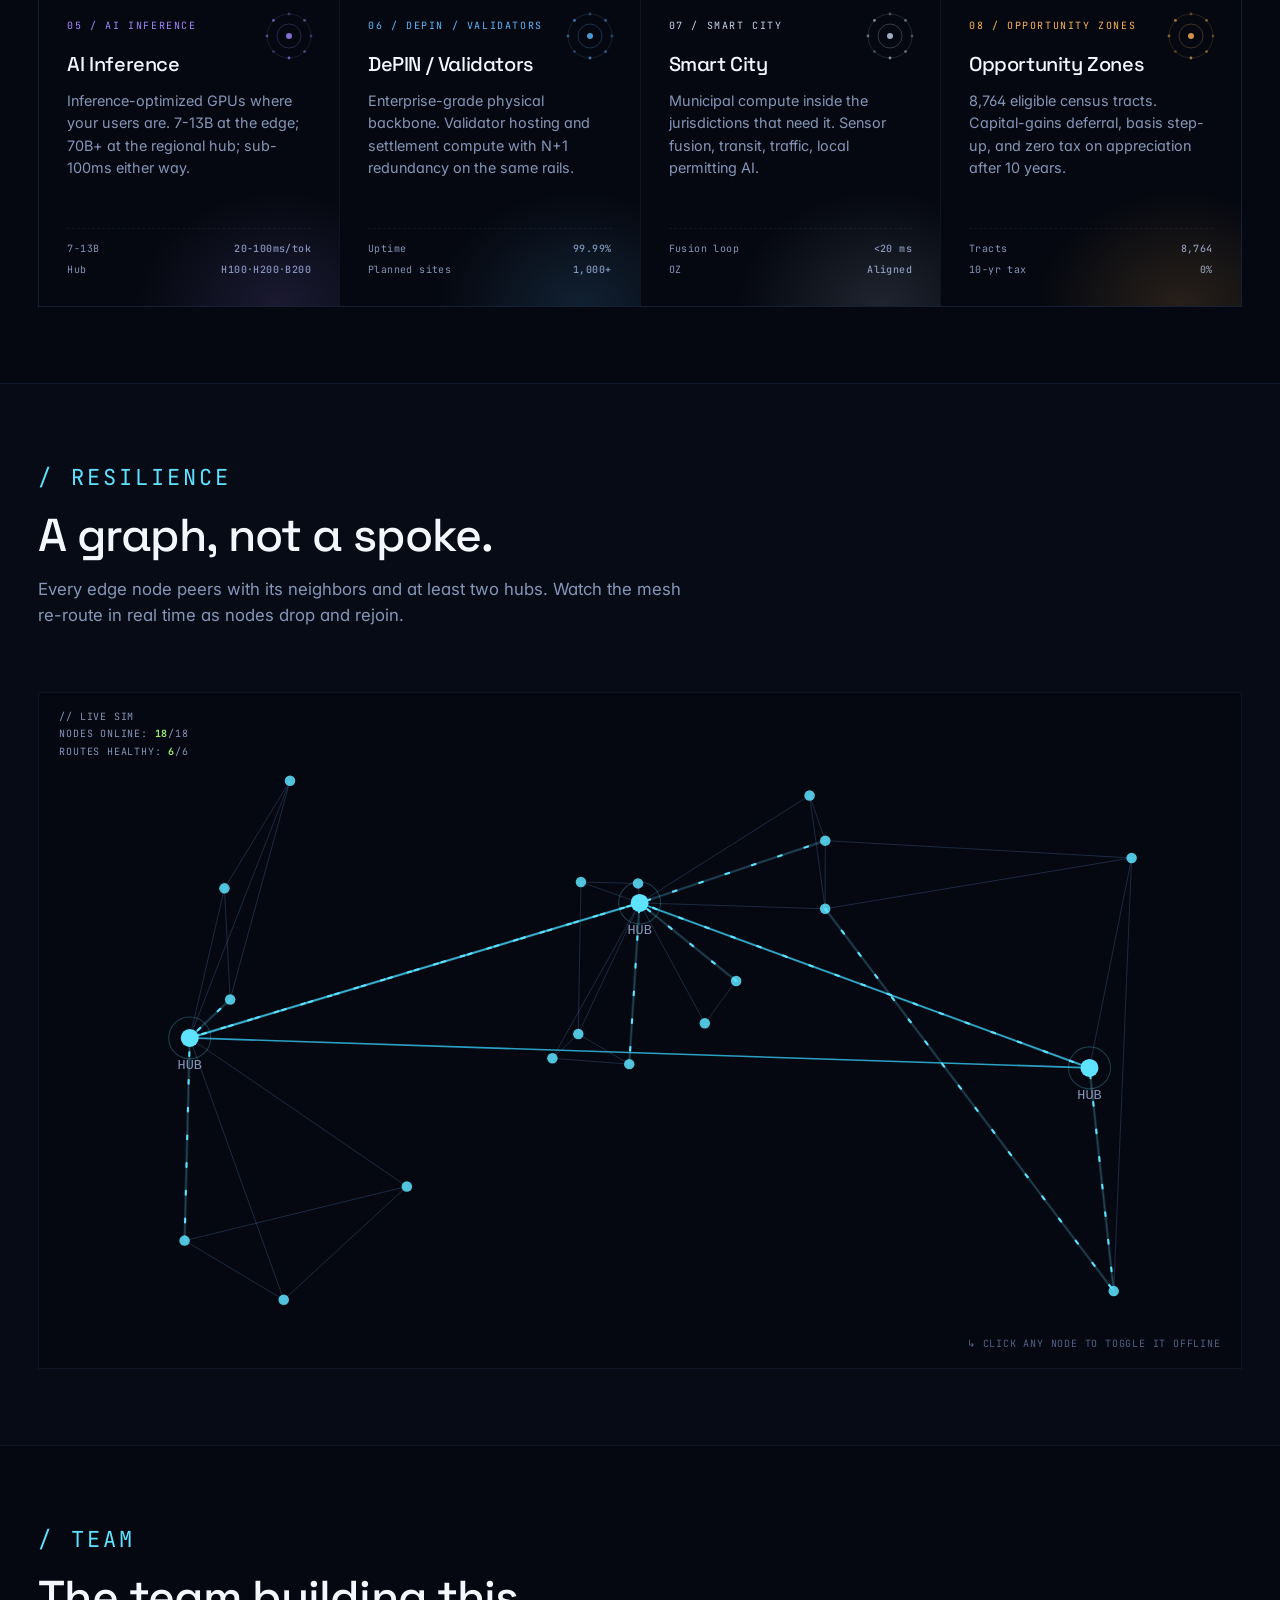
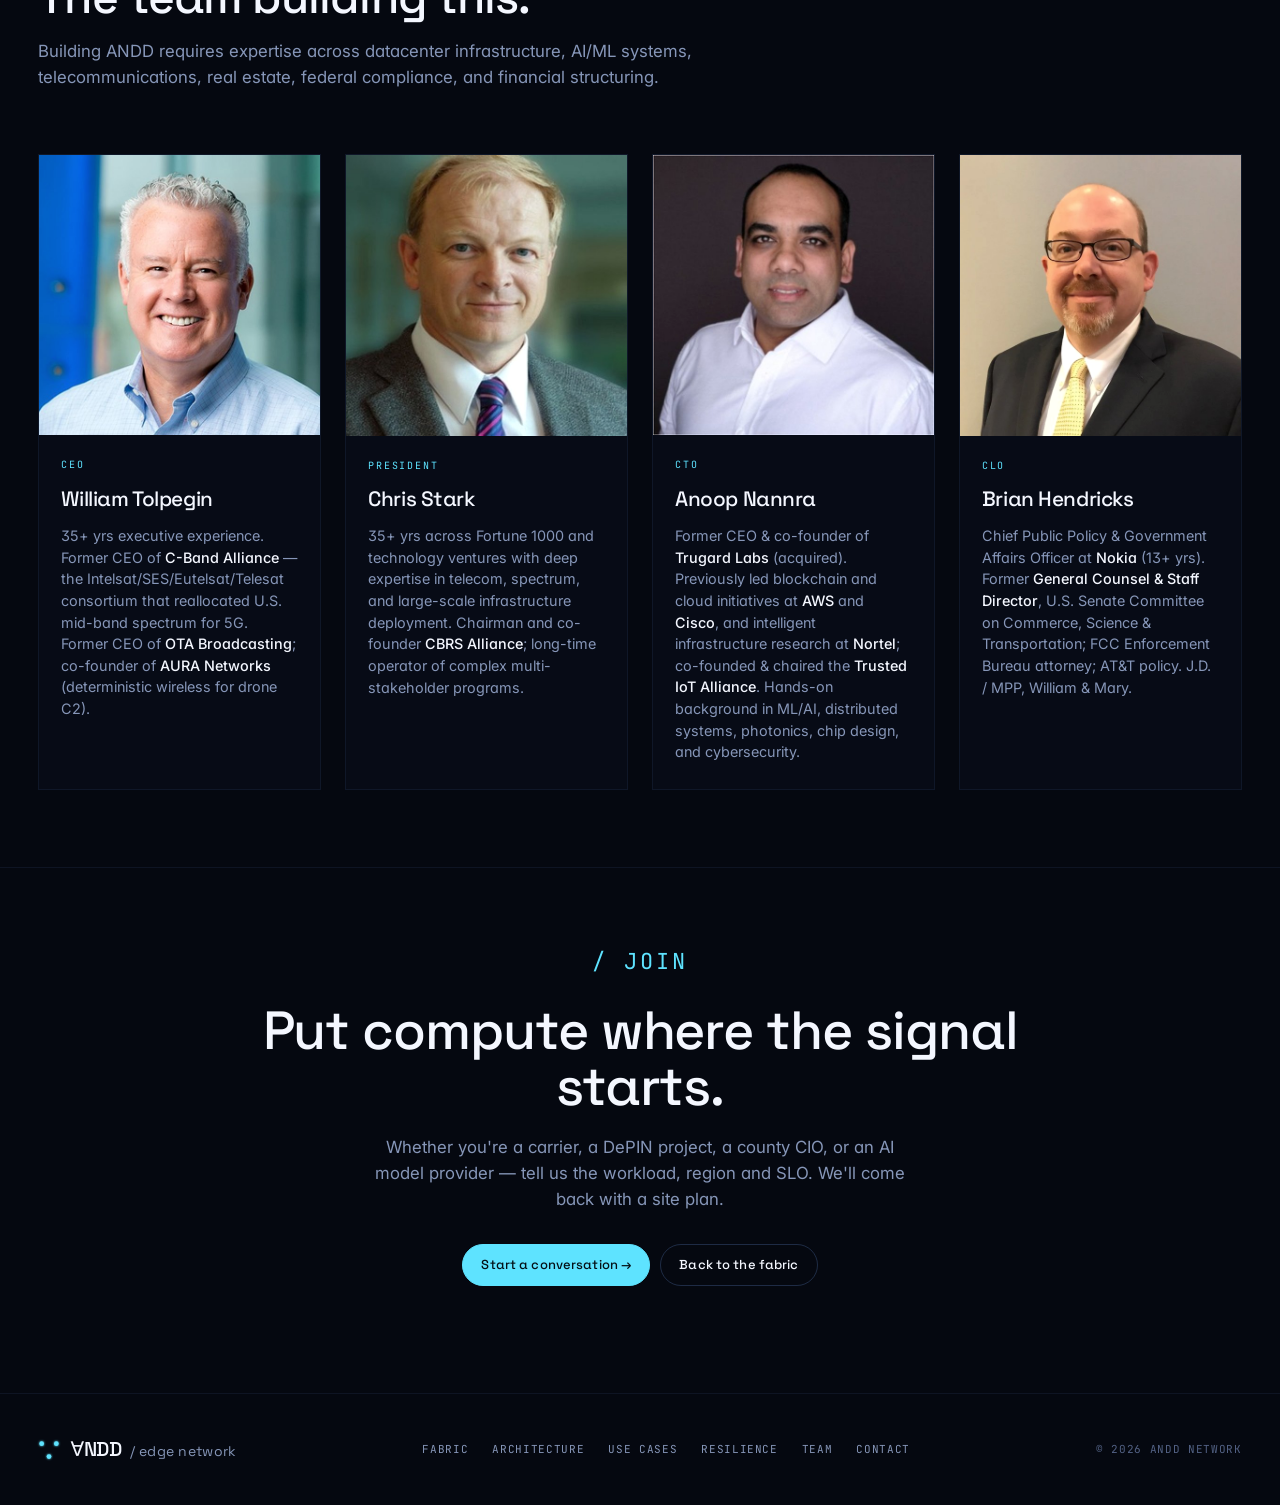
==== commit 1b8e8bee: "Update Anoop's team bio Mark Trugard Labs as a prior (acquired) role, add the Nortel intelligent-inf" ====
--- a/index.html
+++ b/index.html
@@ -419,7 +419,7 @@
         <div class="member-meta">
           <span class="role">CTO</span>
           <h3>Anoop Nannra</h3>
-          <p>CEO &amp; co-founder of <b>Trugard Labs</b>. Previously led blockchain and cloud initiatives at <b>AWS</b> and <b>Cisco</b>; co-founded &amp; chaired the <b>Trusted IoT Alliance</b>. Hands-on background in distributed systems, photonics, chip design, video infrastructure, and cybersecurity.</p>
+          <p>Former CEO &amp; co-founder of <b>Trugard Labs</b> (acquired). Previously led blockchain and cloud initiatives at <b>AWS</b> and <b>Cisco</b>, and intelligent infrastructure research at <b>Nortel</b>; co-founded &amp; chaired the <b>Trusted IoT Alliance</b>. Hands-on background in ML/AI, distributed systems, photonics, chip design, and cybersecurity.</p>
         </div>
       </article>
 
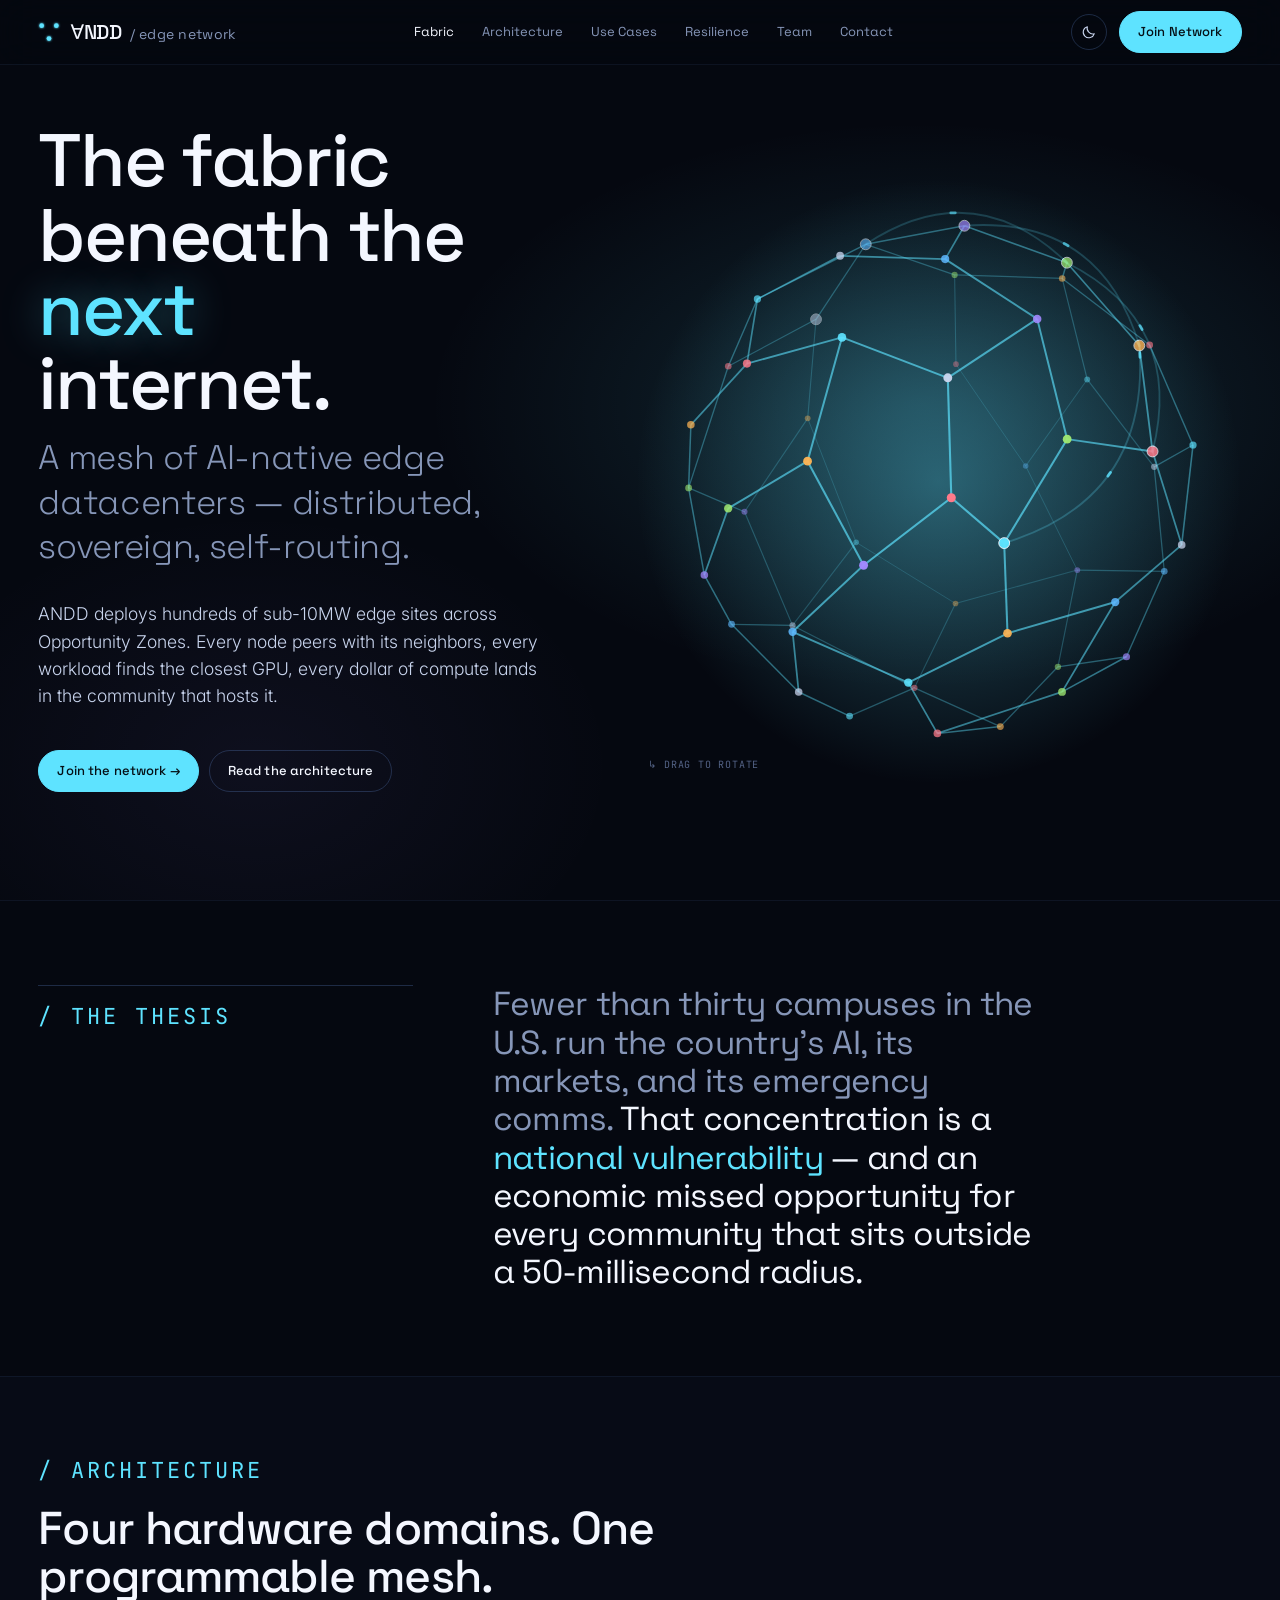
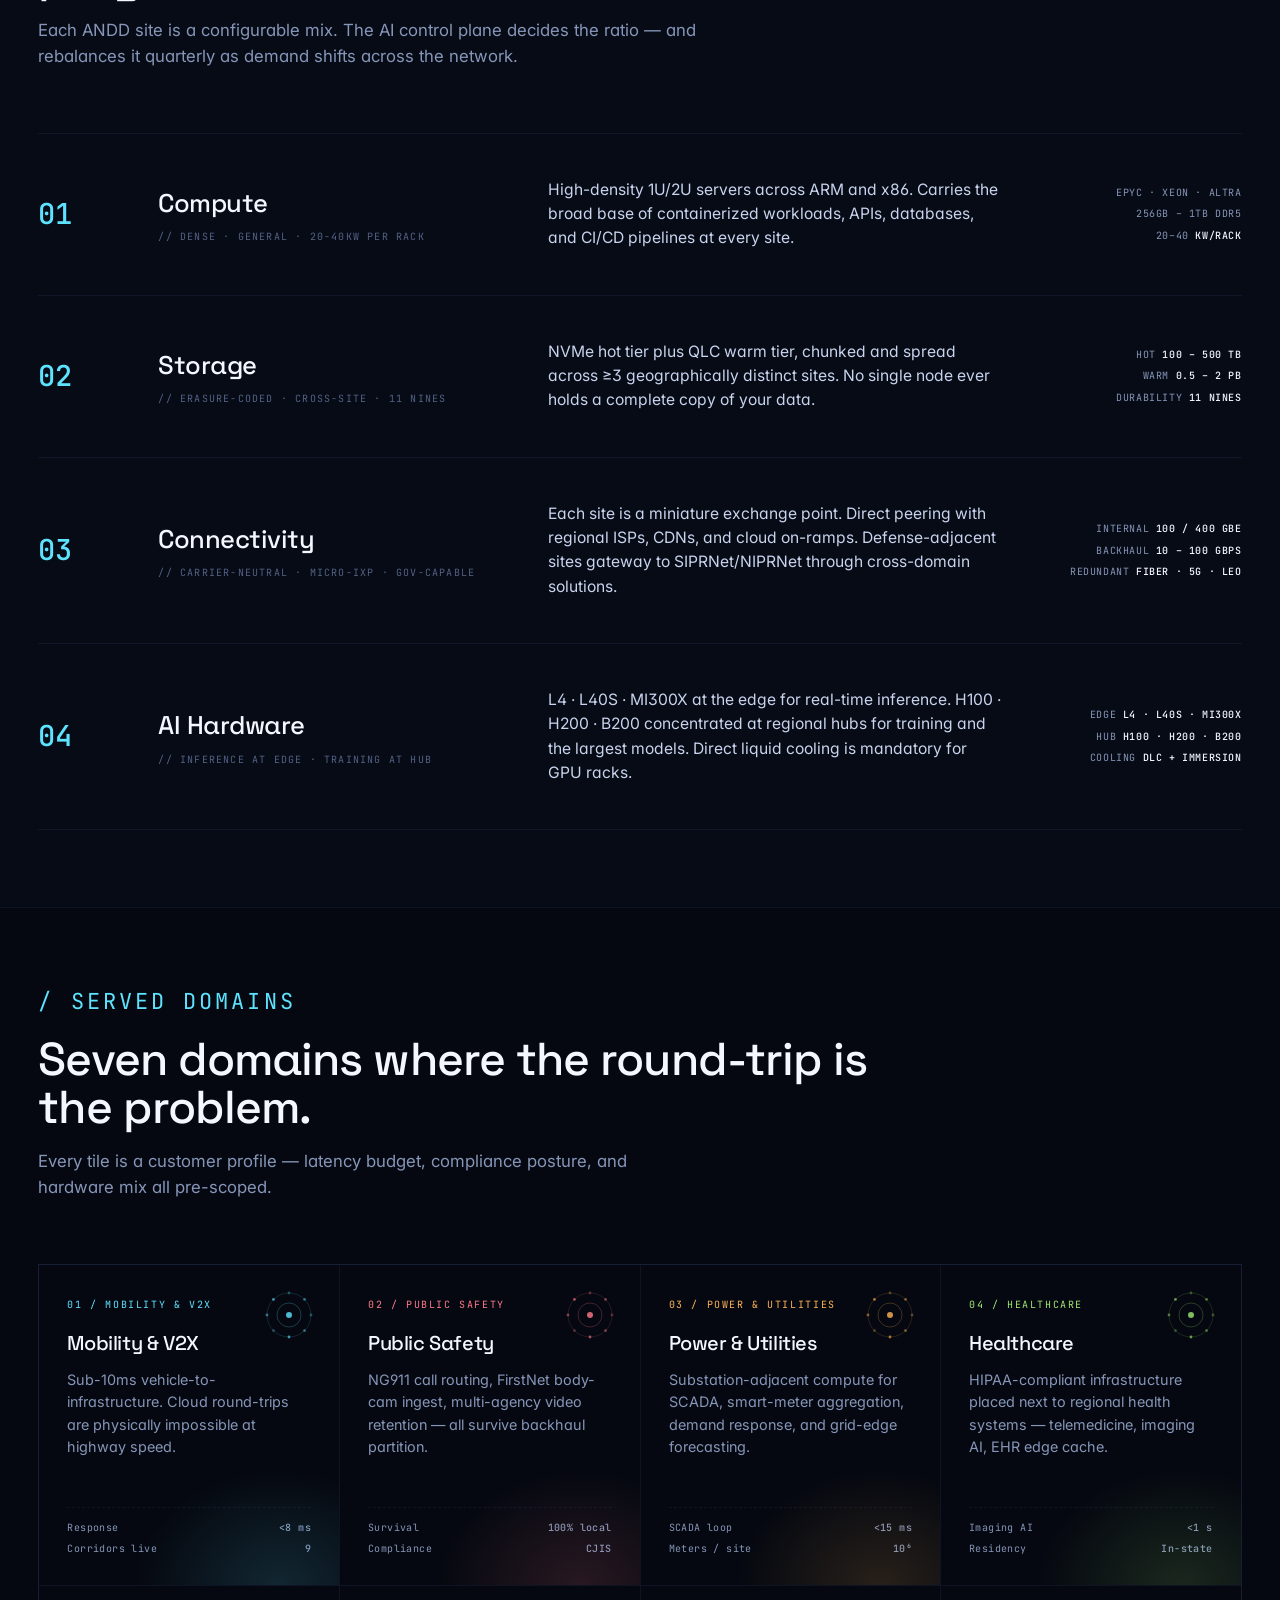
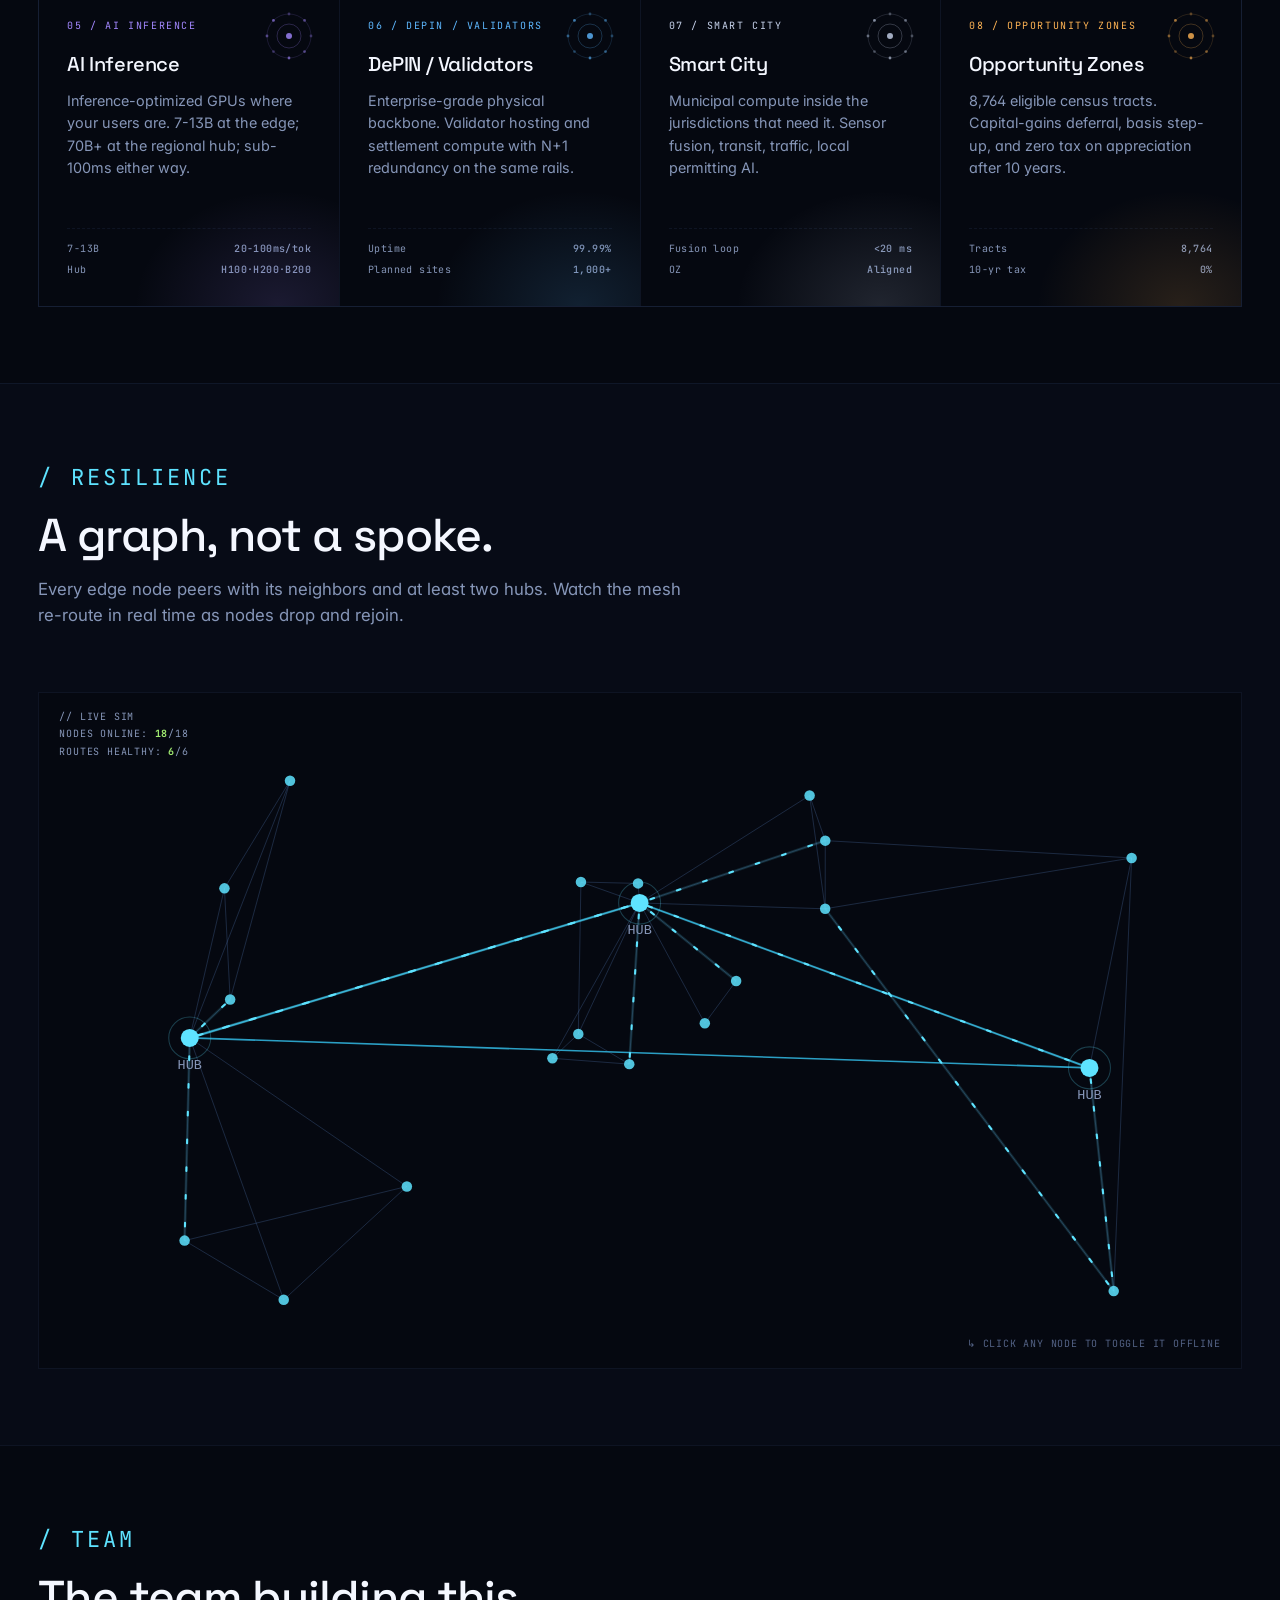
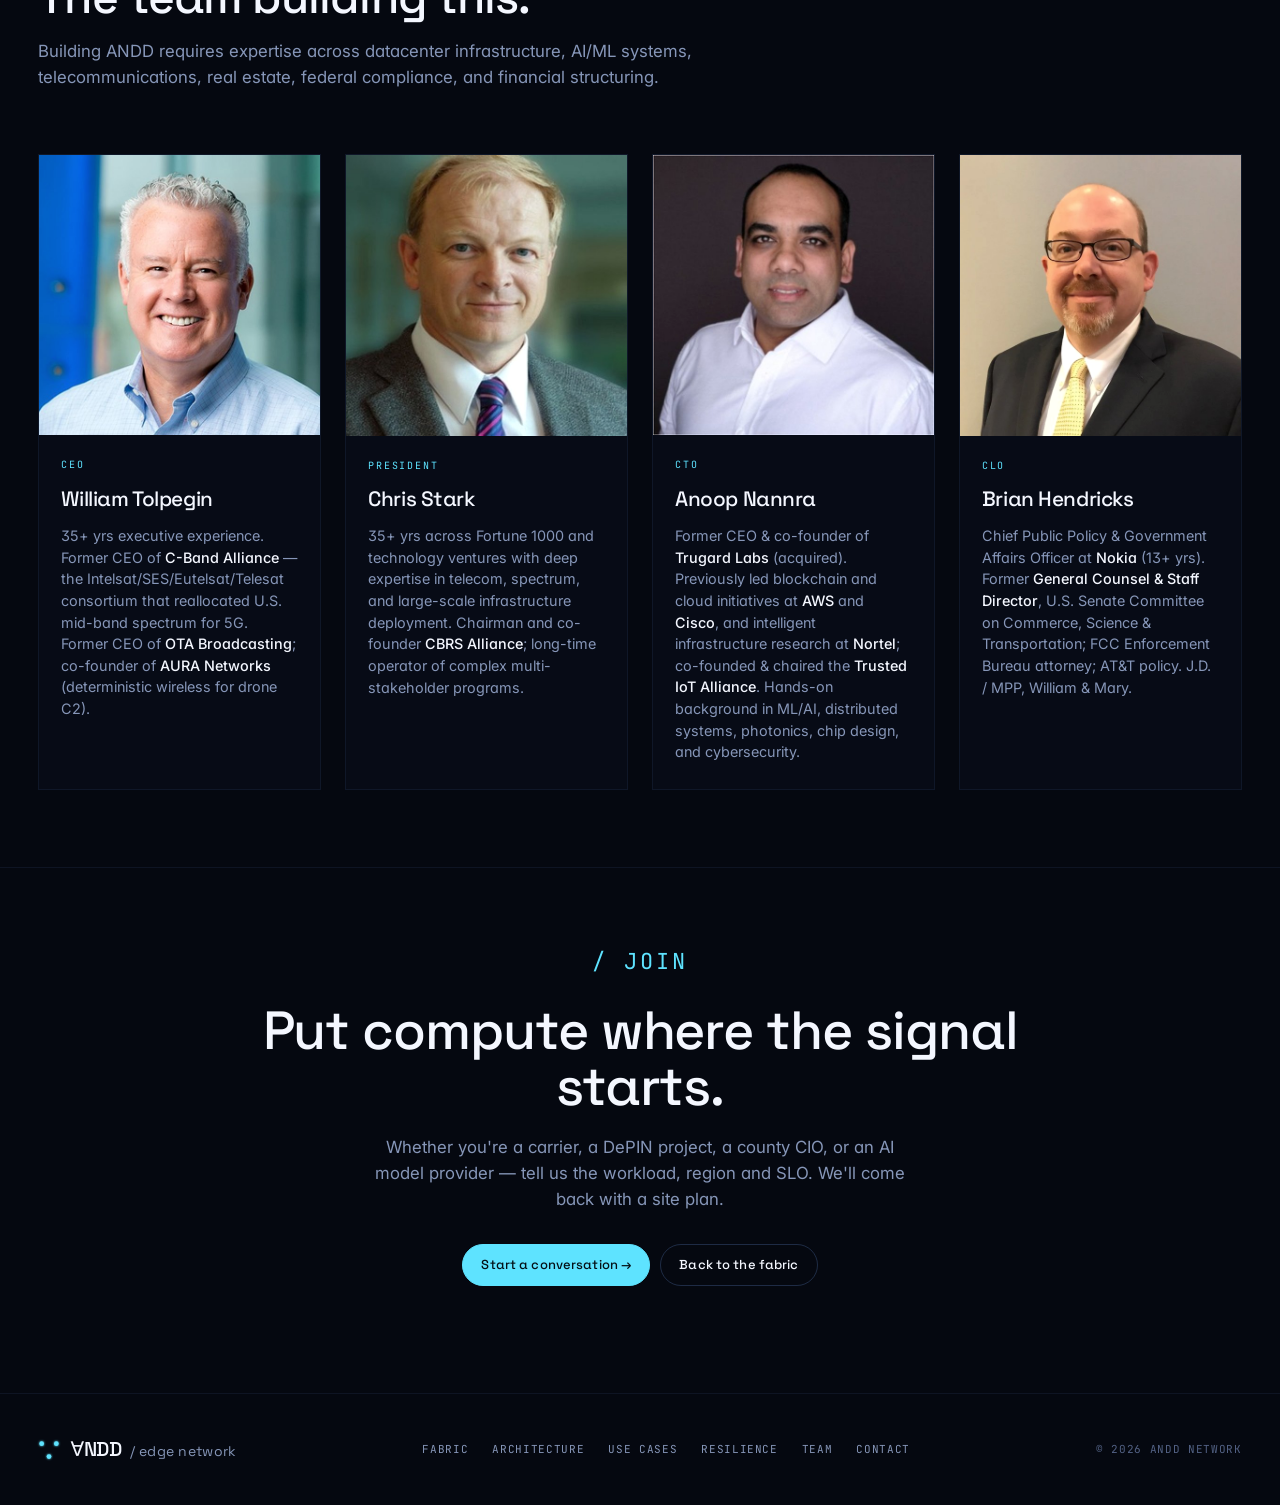
==== commit ca40645b: "Update site envelope to sub-10MW Reflects the new per-site power envelope ANDD is targeting; the pit" ====
--- a/index.html
+++ b/index.html
@@ -281,7 +281,7 @@
       <h1>The fabric <br>beneath the <span class="glow">next</span><br>internet.
         <span class="sub">A mesh of AI-native edge datacenters — distributed, sovereign, self-routing.</span>
       </h1>
-      <p class="dek">ANDD deploys hundreds of sub-2MW edge sites across Opportunity Zones. Every node peers with its neighbors, every workload finds the closest GPU, every dollar of compute lands in the community that hosts it.</p>
+      <p class="dek">ANDD deploys hundreds of sub-10MW edge sites across Opportunity Zones. Every node peers with its neighbors, every workload finds the closest GPU, every dollar of compute lands in the community that hosts it.</p>
       <div class="hero-cta">
         <a href="#contact" class="btn btn-primary">Join the network →</a>
         <a href="#layers" class="btn">Read the architecture</a>
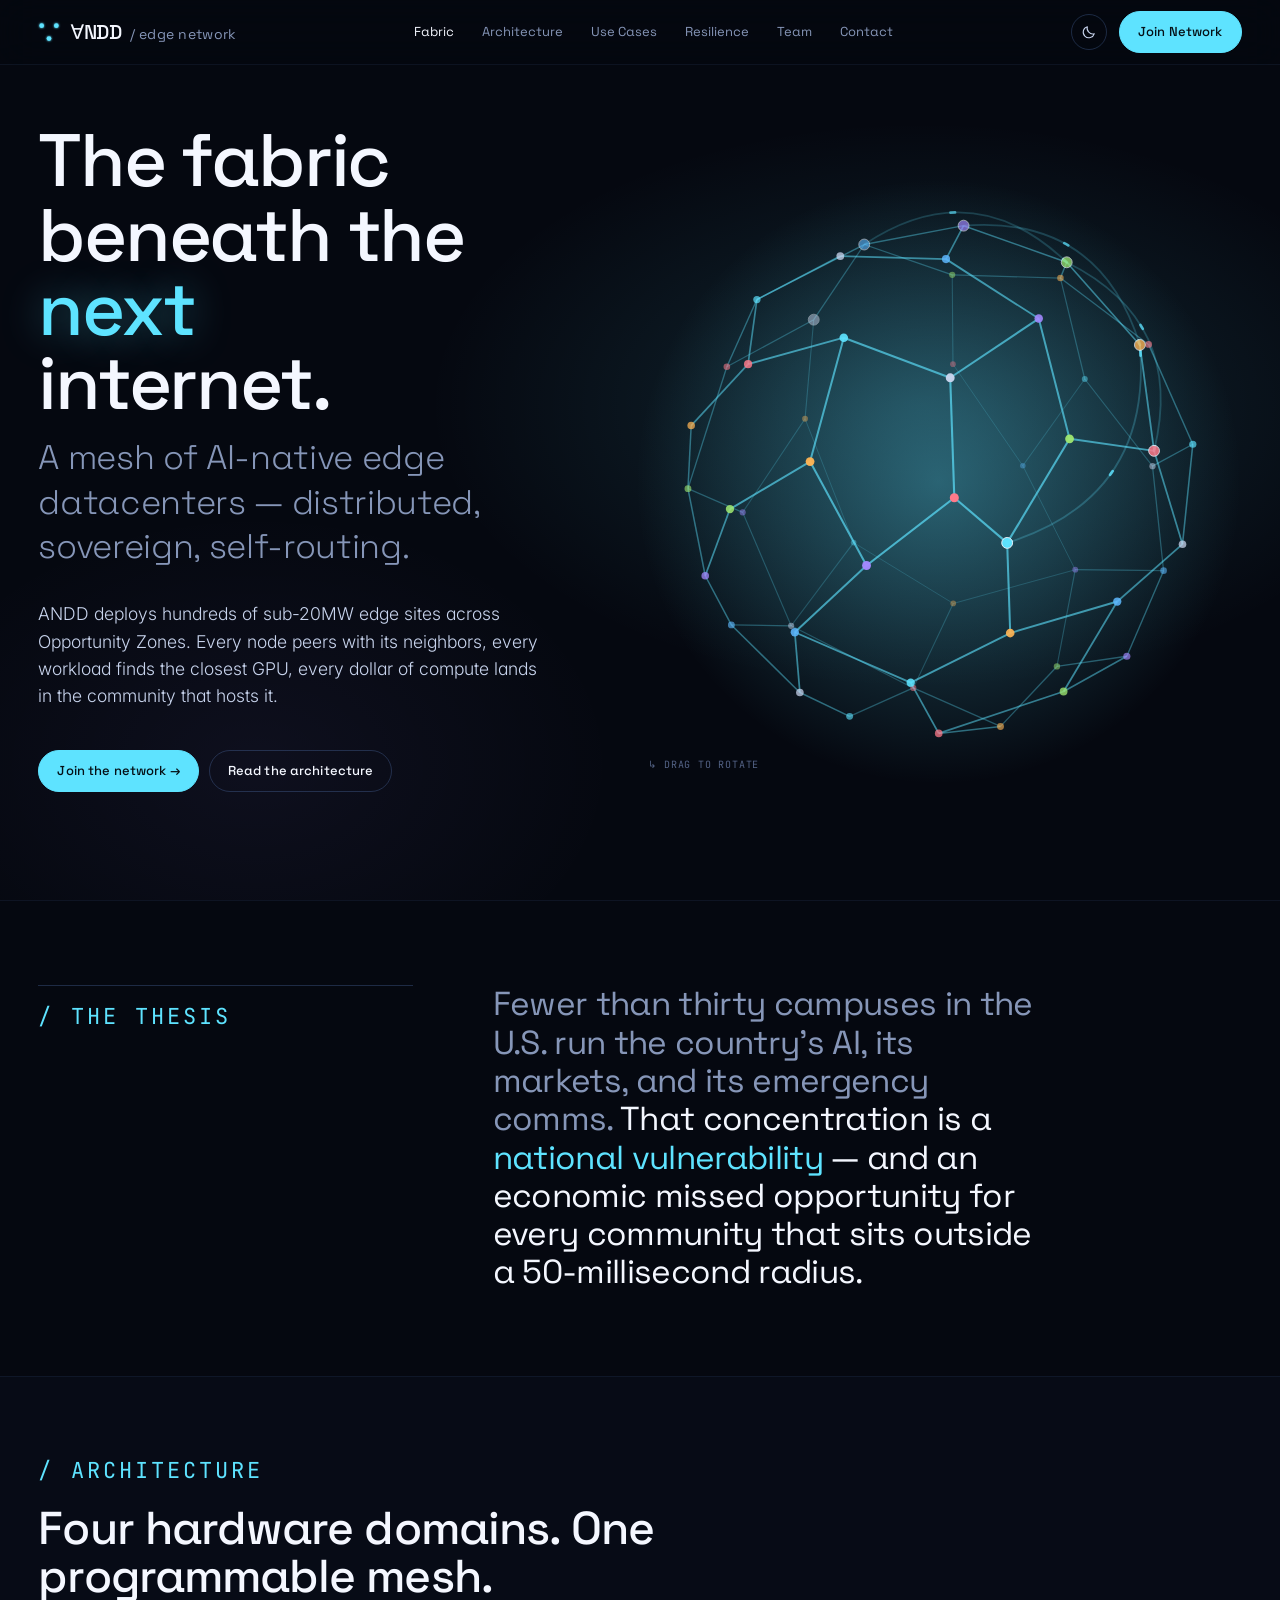
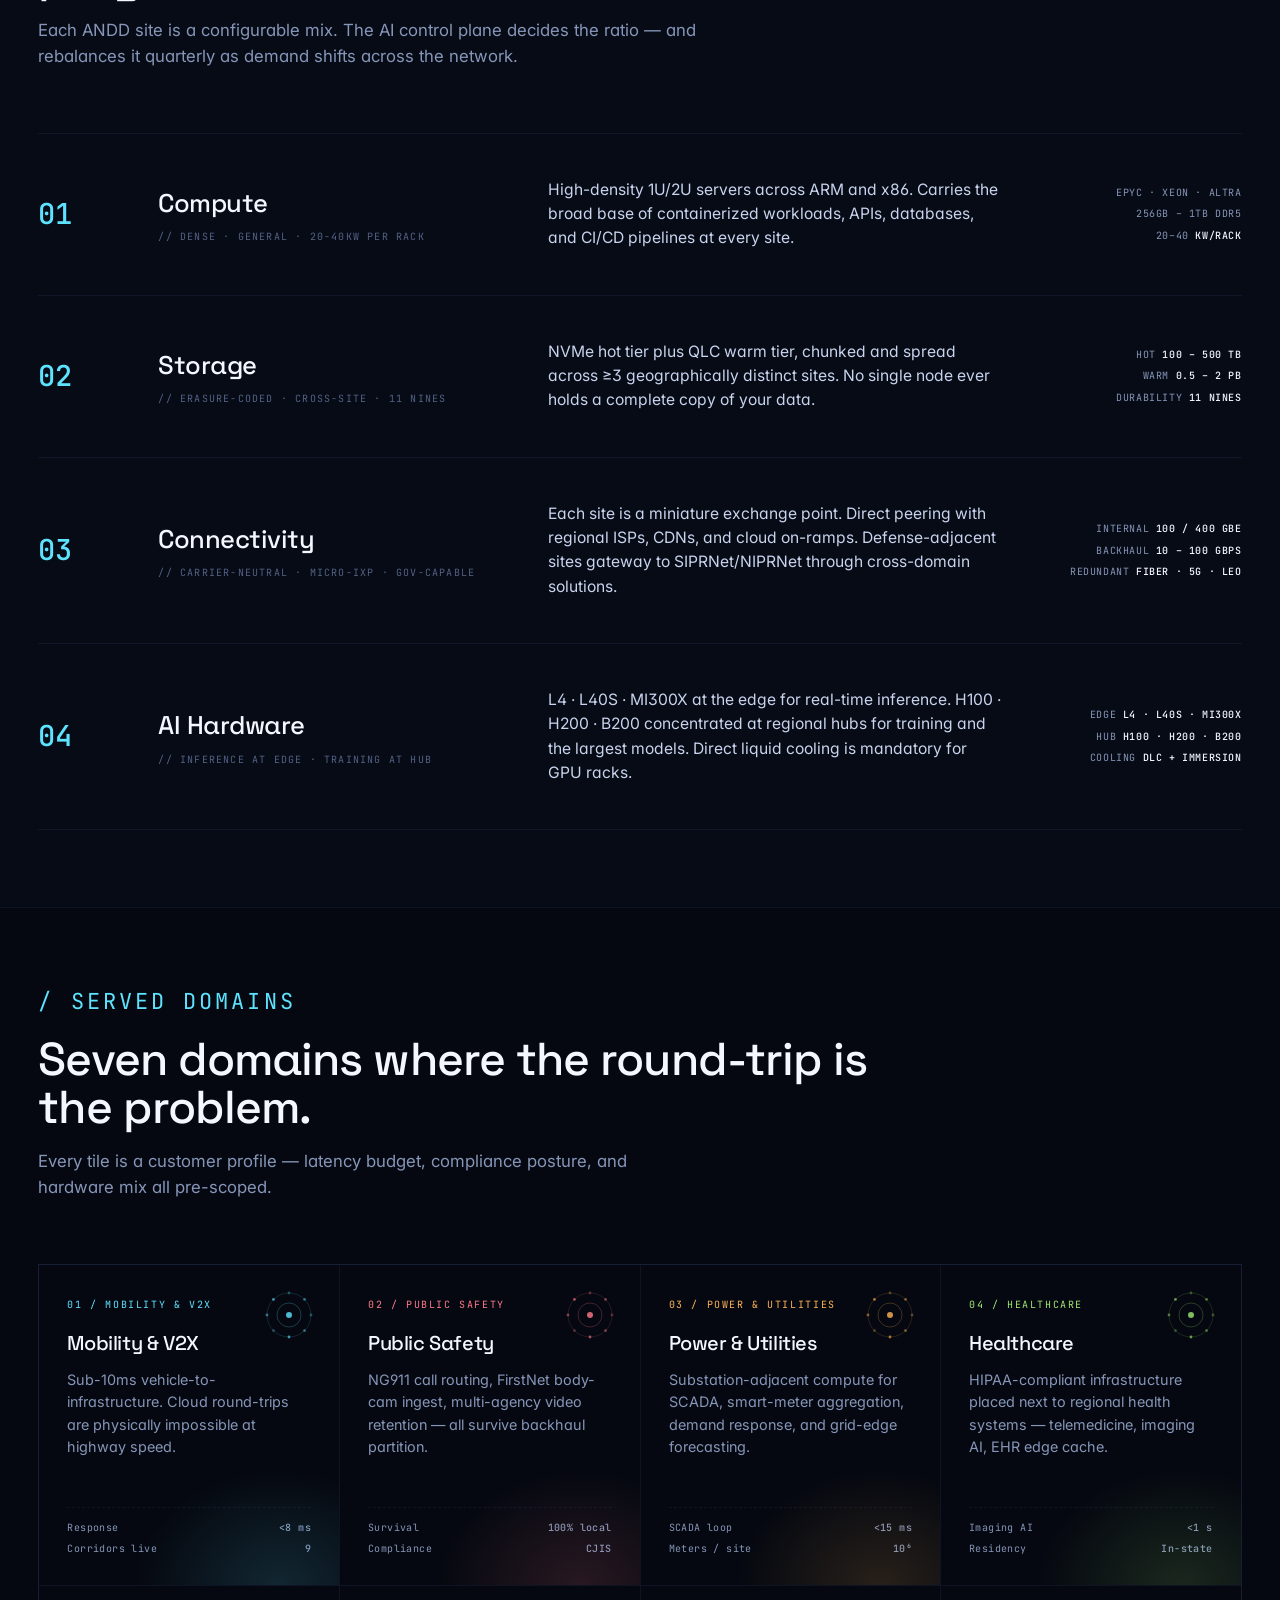
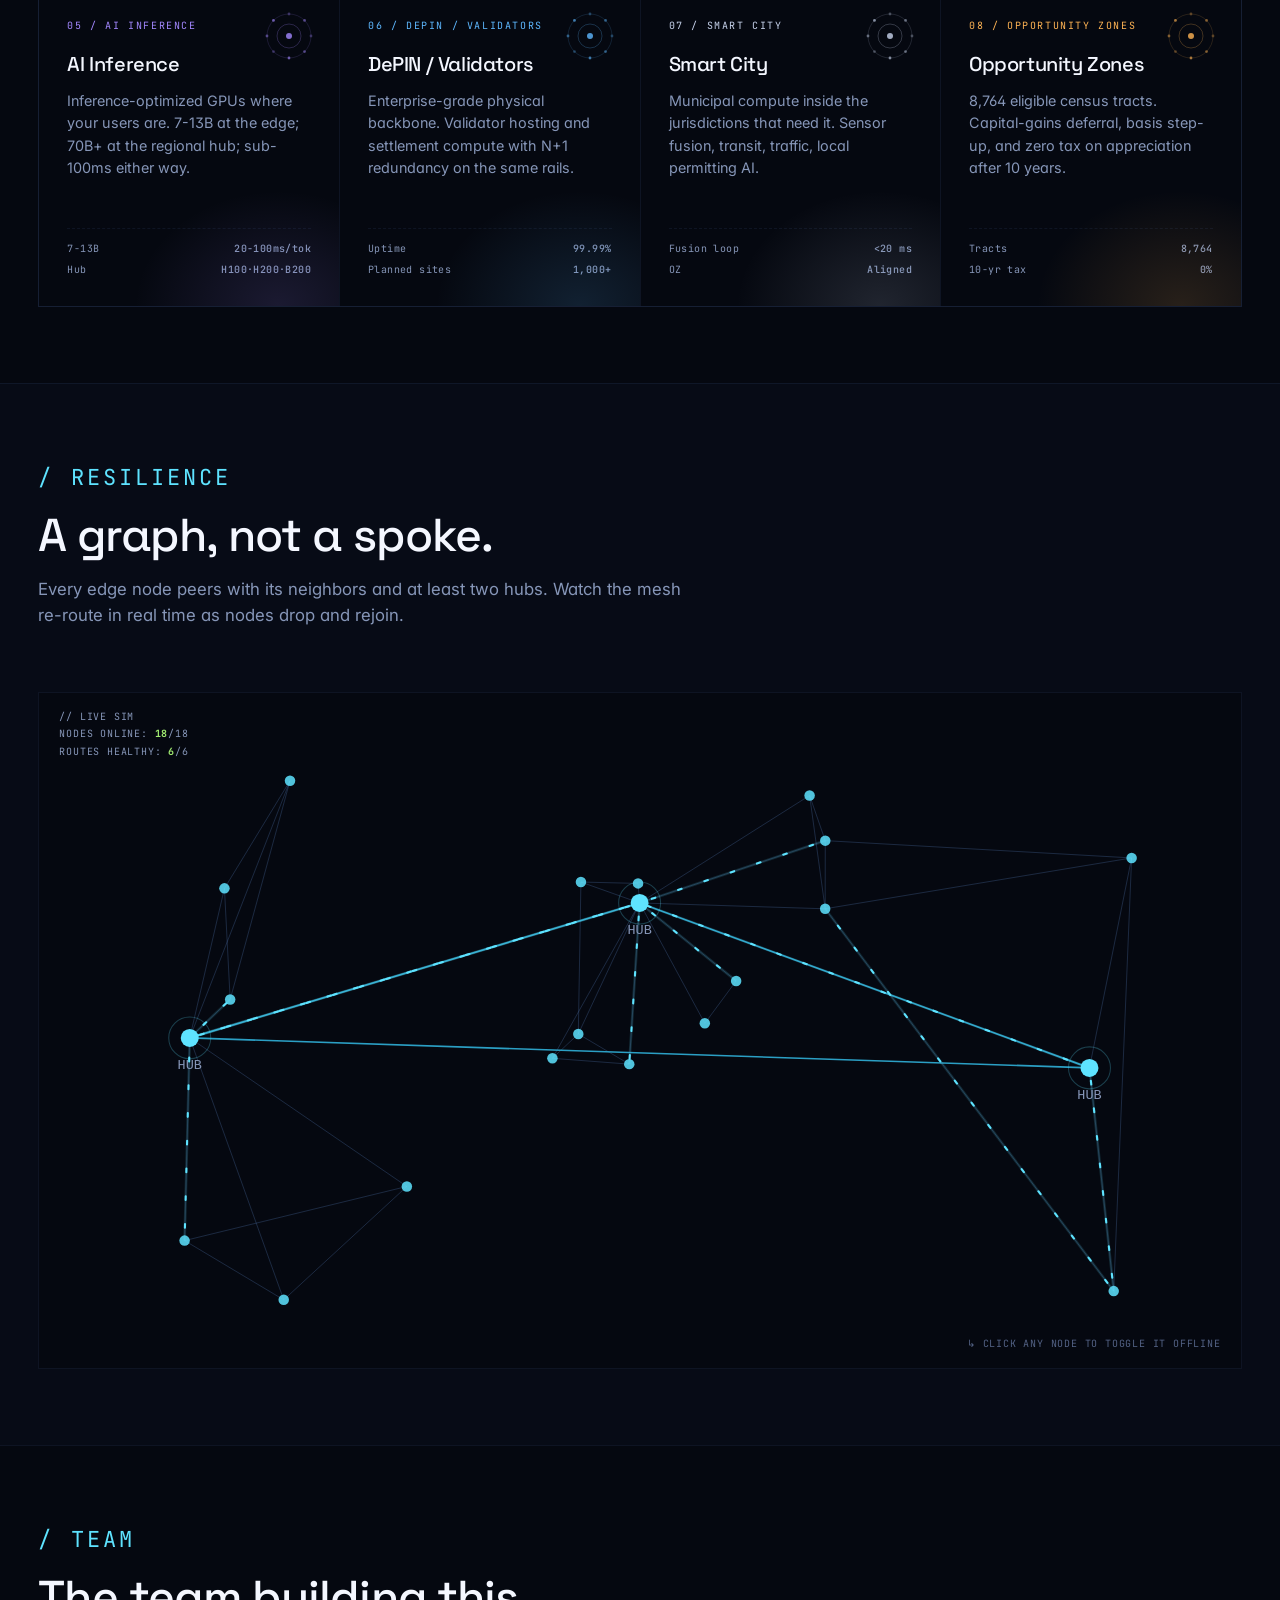
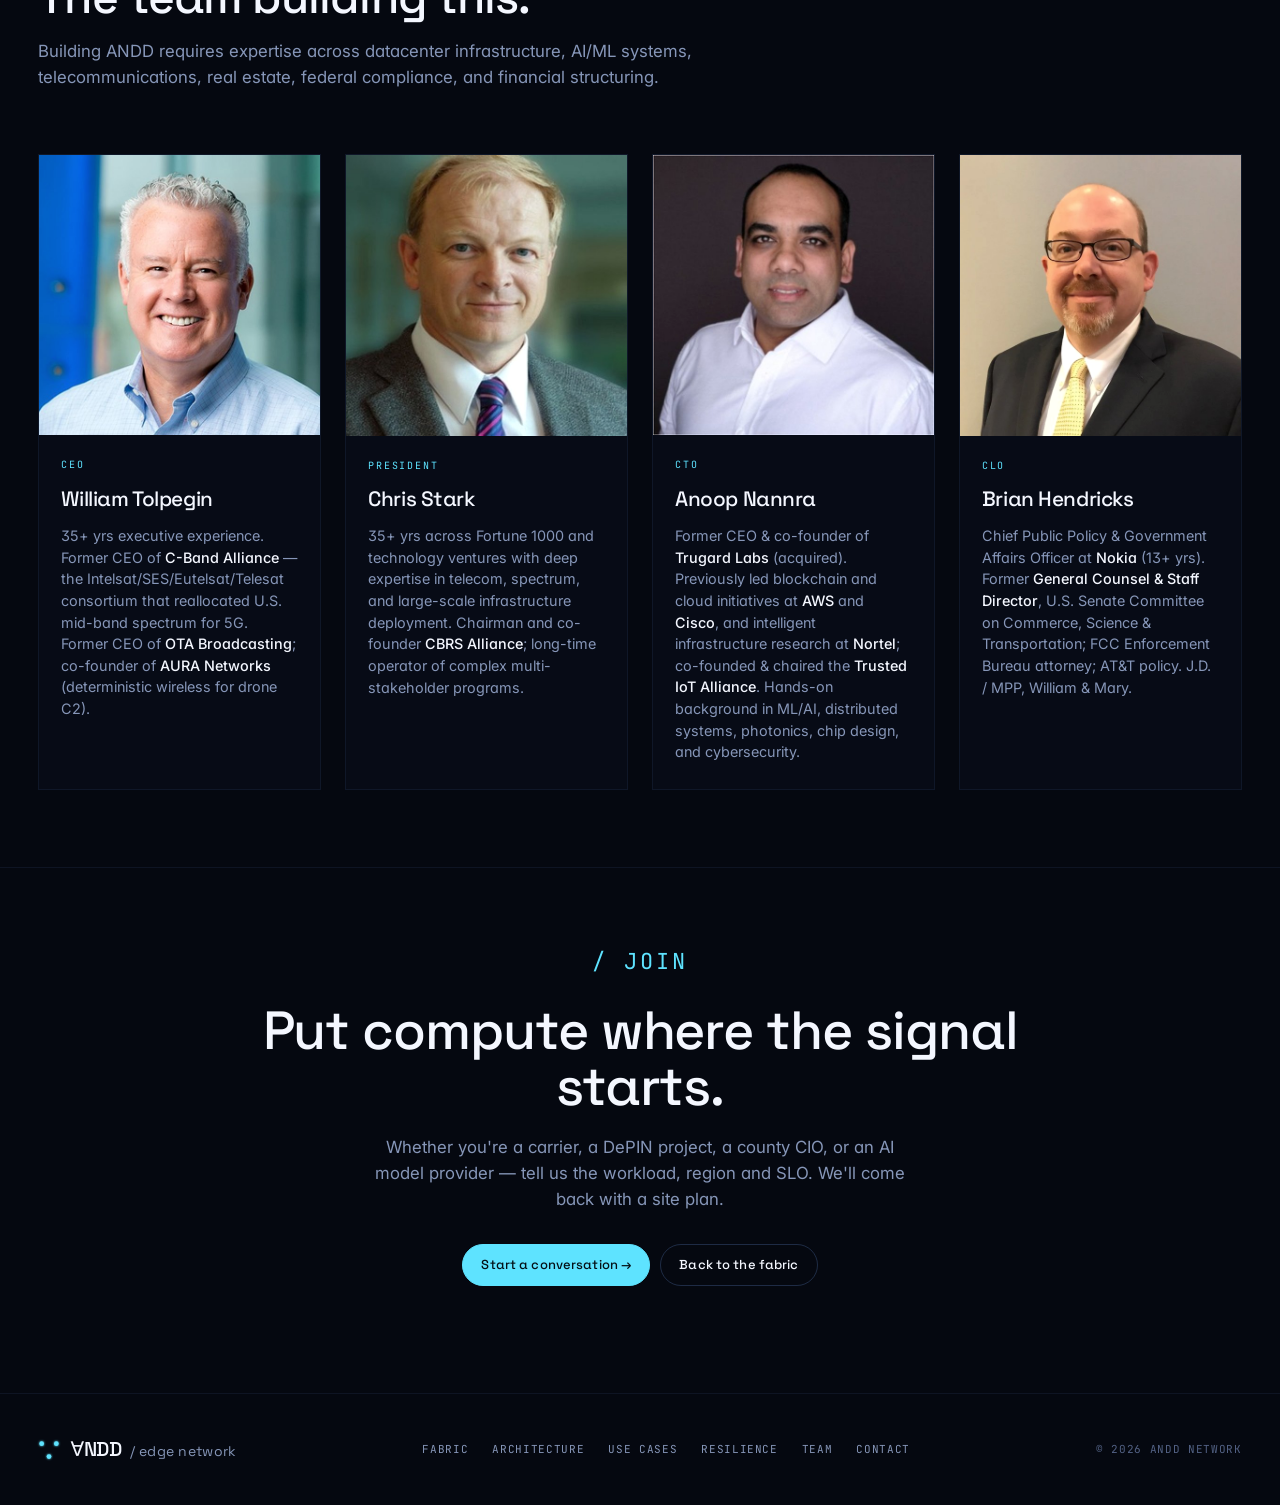
==== commit 16cc7f38: "Set site envelope to sub-20MW Co-Authored-By: Claude Opus 4.8 (1M context) <noreply@anthropic.com>" ====
--- a/index.html
+++ b/index.html
@@ -281,7 +281,7 @@
       <h1>The fabric <br>beneath the <span class="glow">next</span><br>internet.
         <span class="sub">A mesh of AI-native edge datacenters — distributed, sovereign, self-routing.</span>
       </h1>
-      <p class="dek">ANDD deploys hundreds of sub-10MW edge sites across Opportunity Zones. Every node peers with its neighbors, every workload finds the closest GPU, every dollar of compute lands in the community that hosts it.</p>
+      <p class="dek">ANDD deploys hundreds of sub-20MW edge sites across Opportunity Zones. Every node peers with its neighbors, every workload finds the closest GPU, every dollar of compute lands in the community that hosts it.</p>
       <div class="hero-cta">
         <a href="#contact" class="btn btn-primary">Join the network →</a>
         <a href="#layers" class="btn">Read the architecture</a>
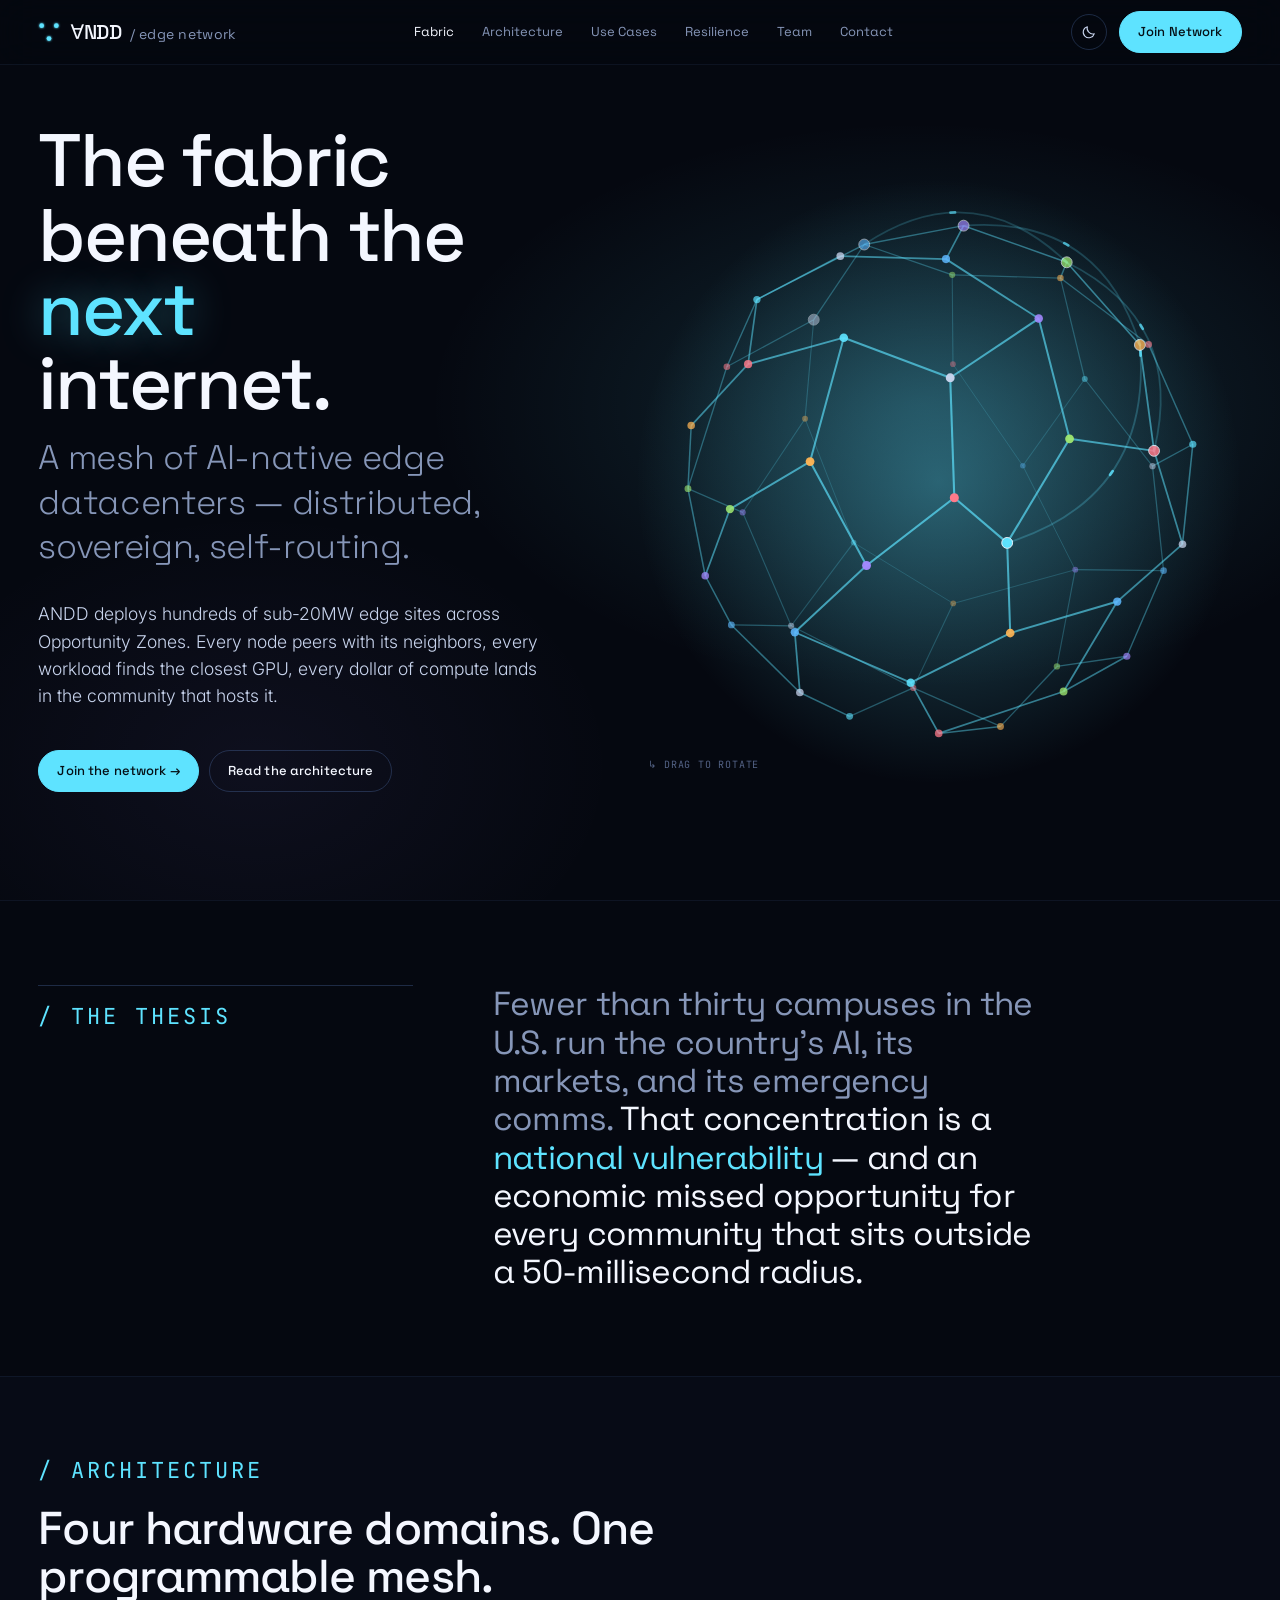
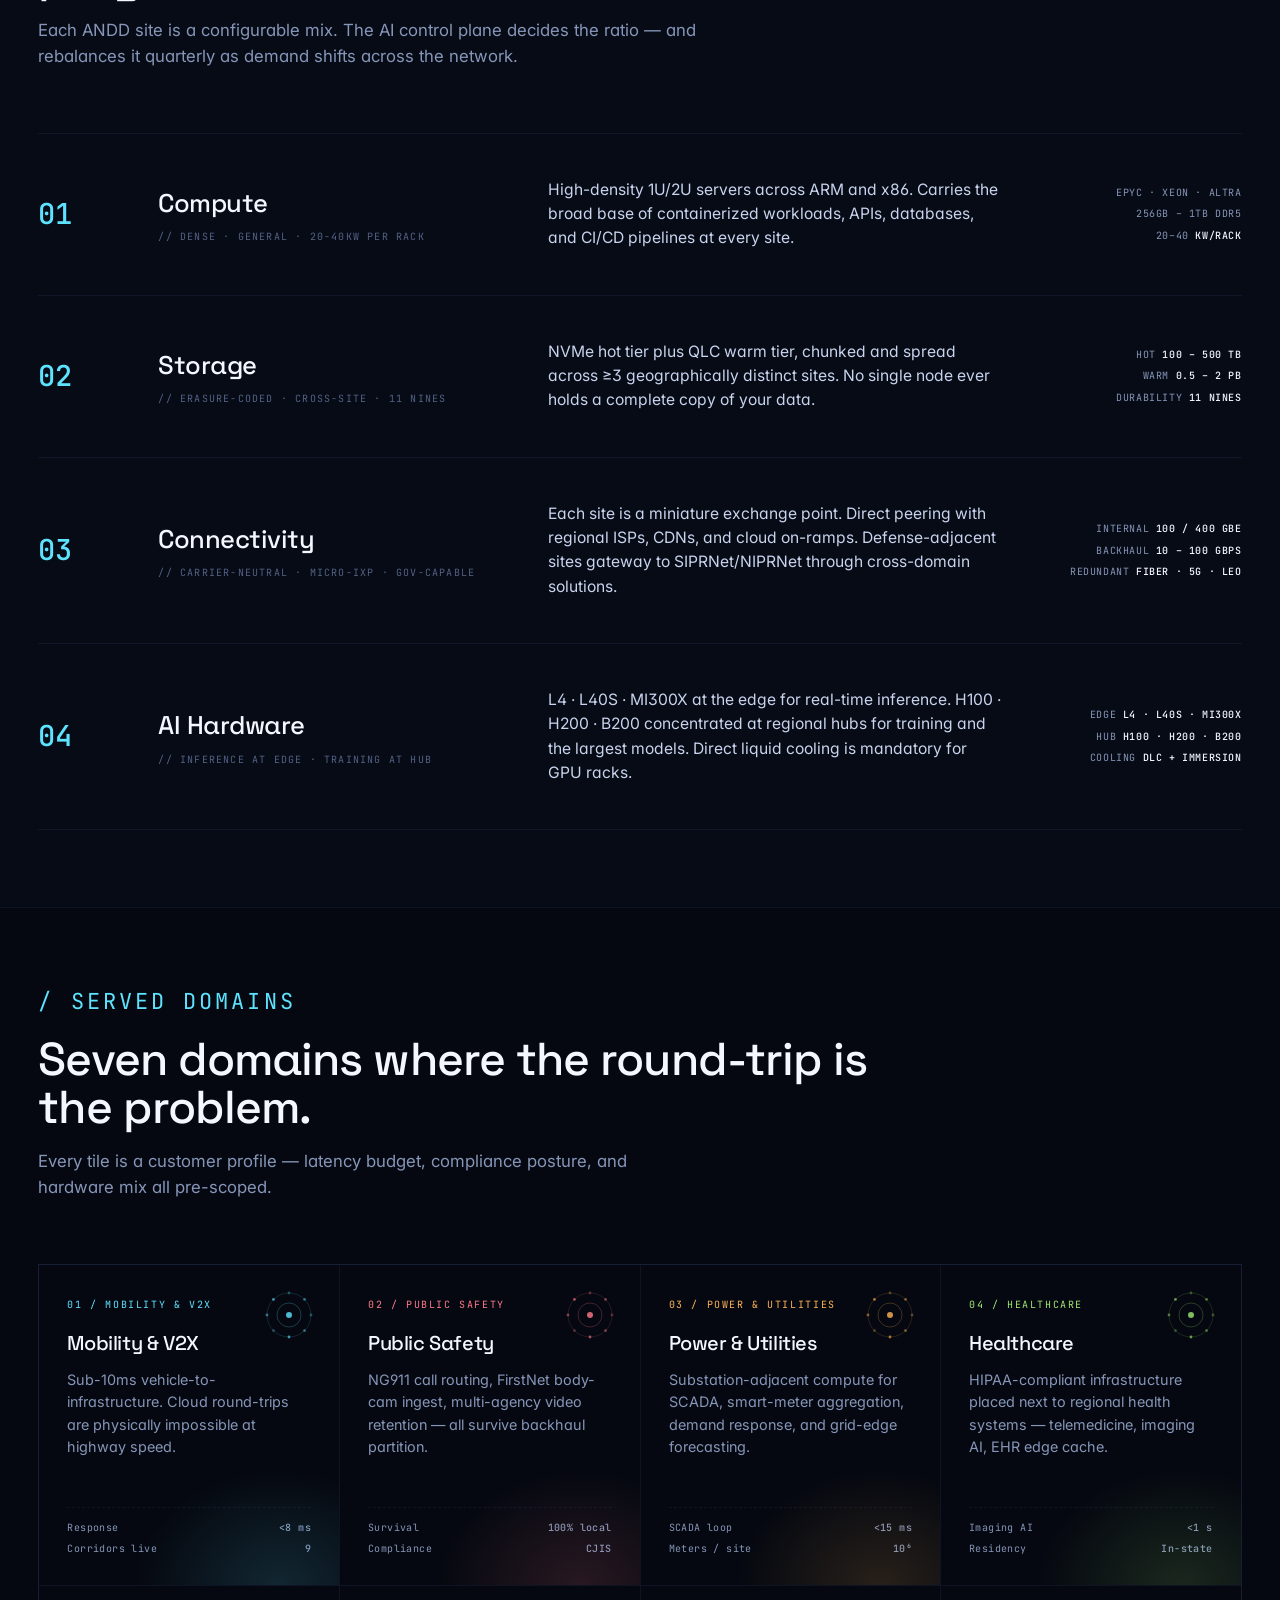
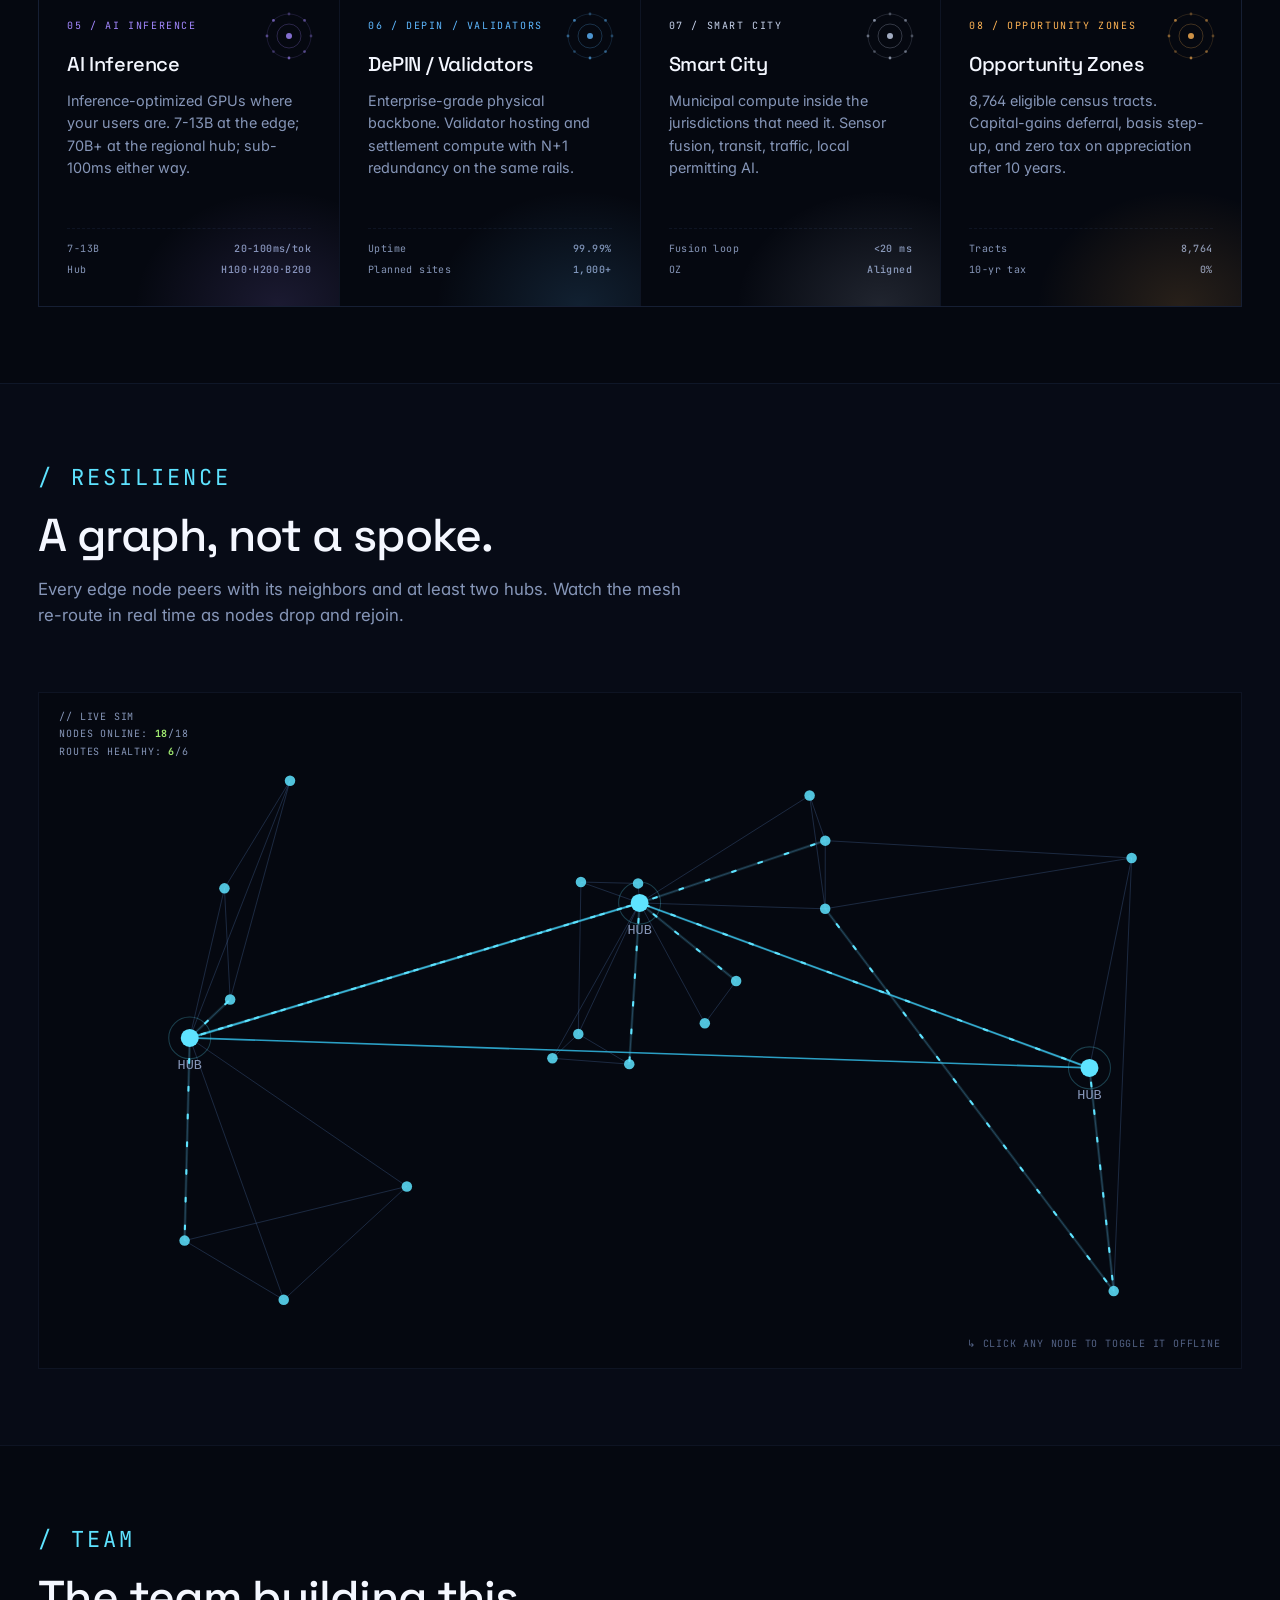
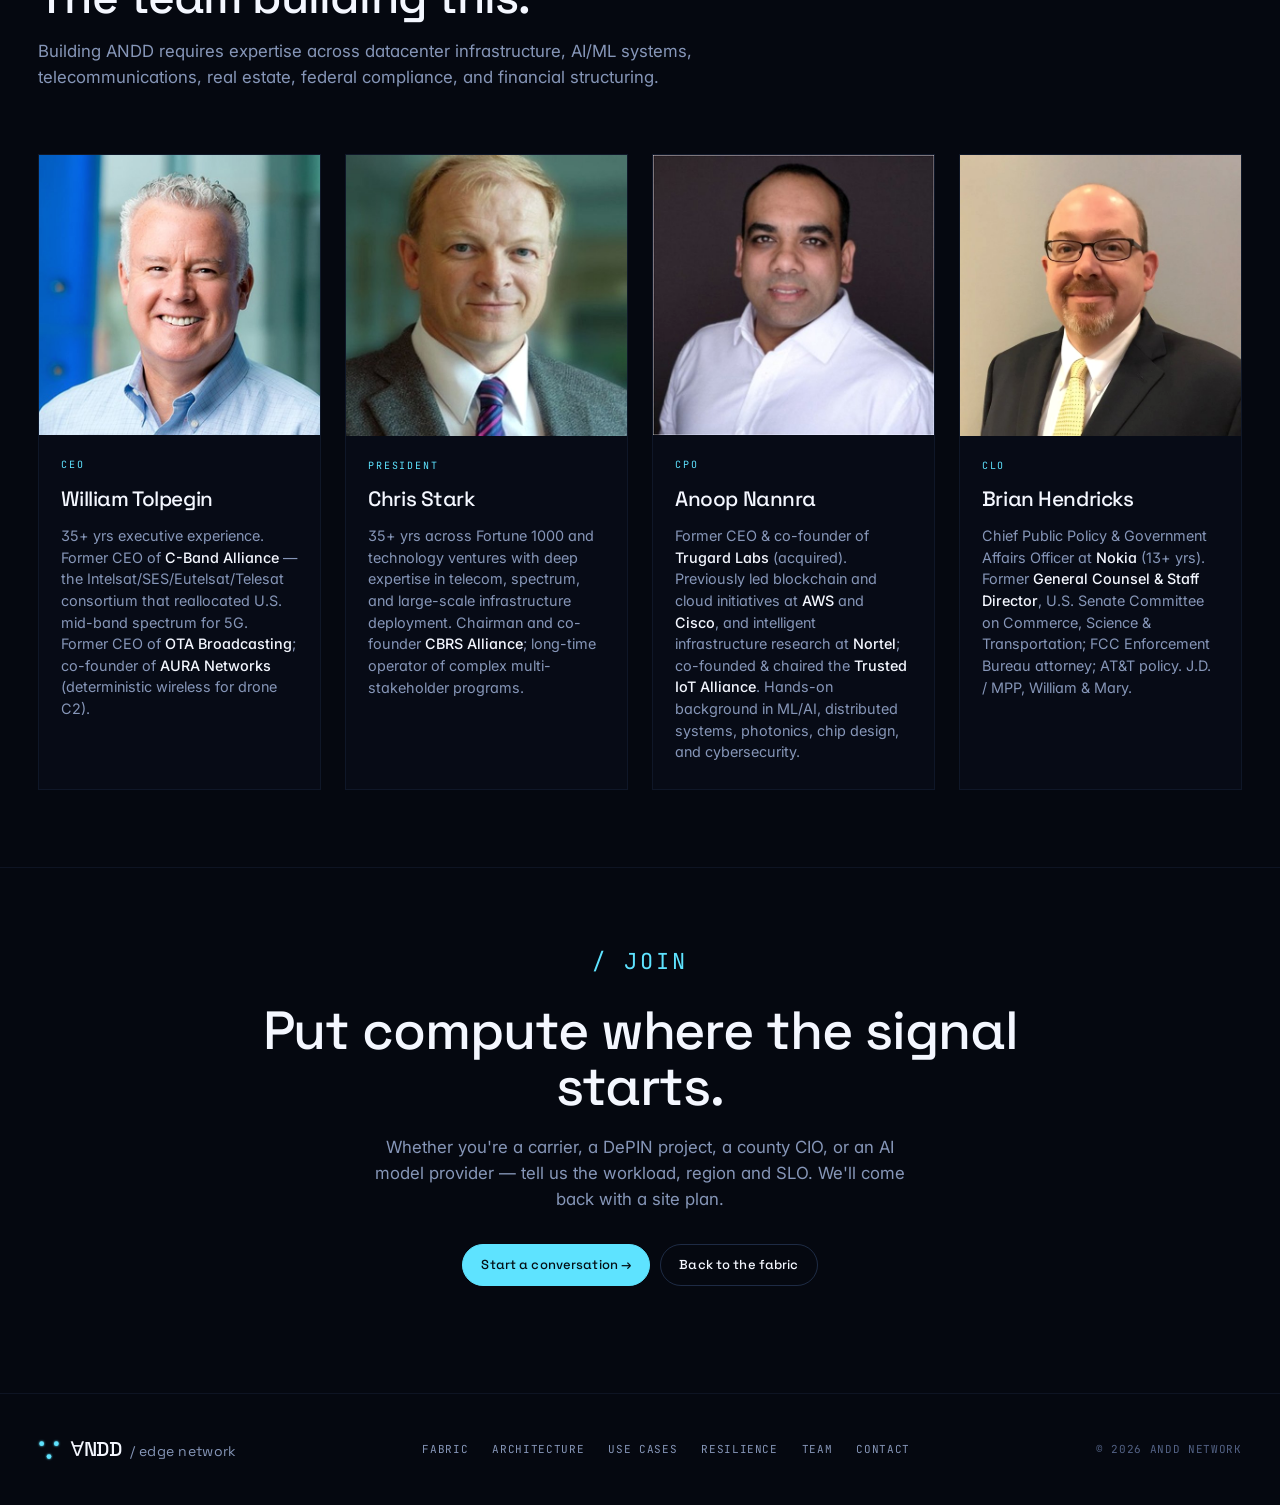
==== commit f14461ca: "Update Anoop's role to CPO Co-Authored-By: Claude Opus 4.8 (1M context) <noreply@anthropic.com>" ====
--- a/index.html
+++ b/index.html
@@ -417,7 +417,7 @@
       <article class="member">
         <div class="member-photo"><img src="images/team/anoop-nannra.jpg" alt="Anoop Nannra" loading="lazy"></div>
         <div class="member-meta">
-          <span class="role">CTO</span>
+          <span class="role">CPO</span>
           <h3>Anoop Nannra</h3>
           <p>Former CEO &amp; co-founder of <b>Trugard Labs</b> (acquired). Previously led blockchain and cloud initiatives at <b>AWS</b> and <b>Cisco</b>, and intelligent infrastructure research at <b>Nortel</b>; co-founded &amp; chaired the <b>Trusted IoT Alliance</b>. Hands-on background in ML/AI, distributed systems, photonics, chip design, and cybersecurity.</p>
         </div>
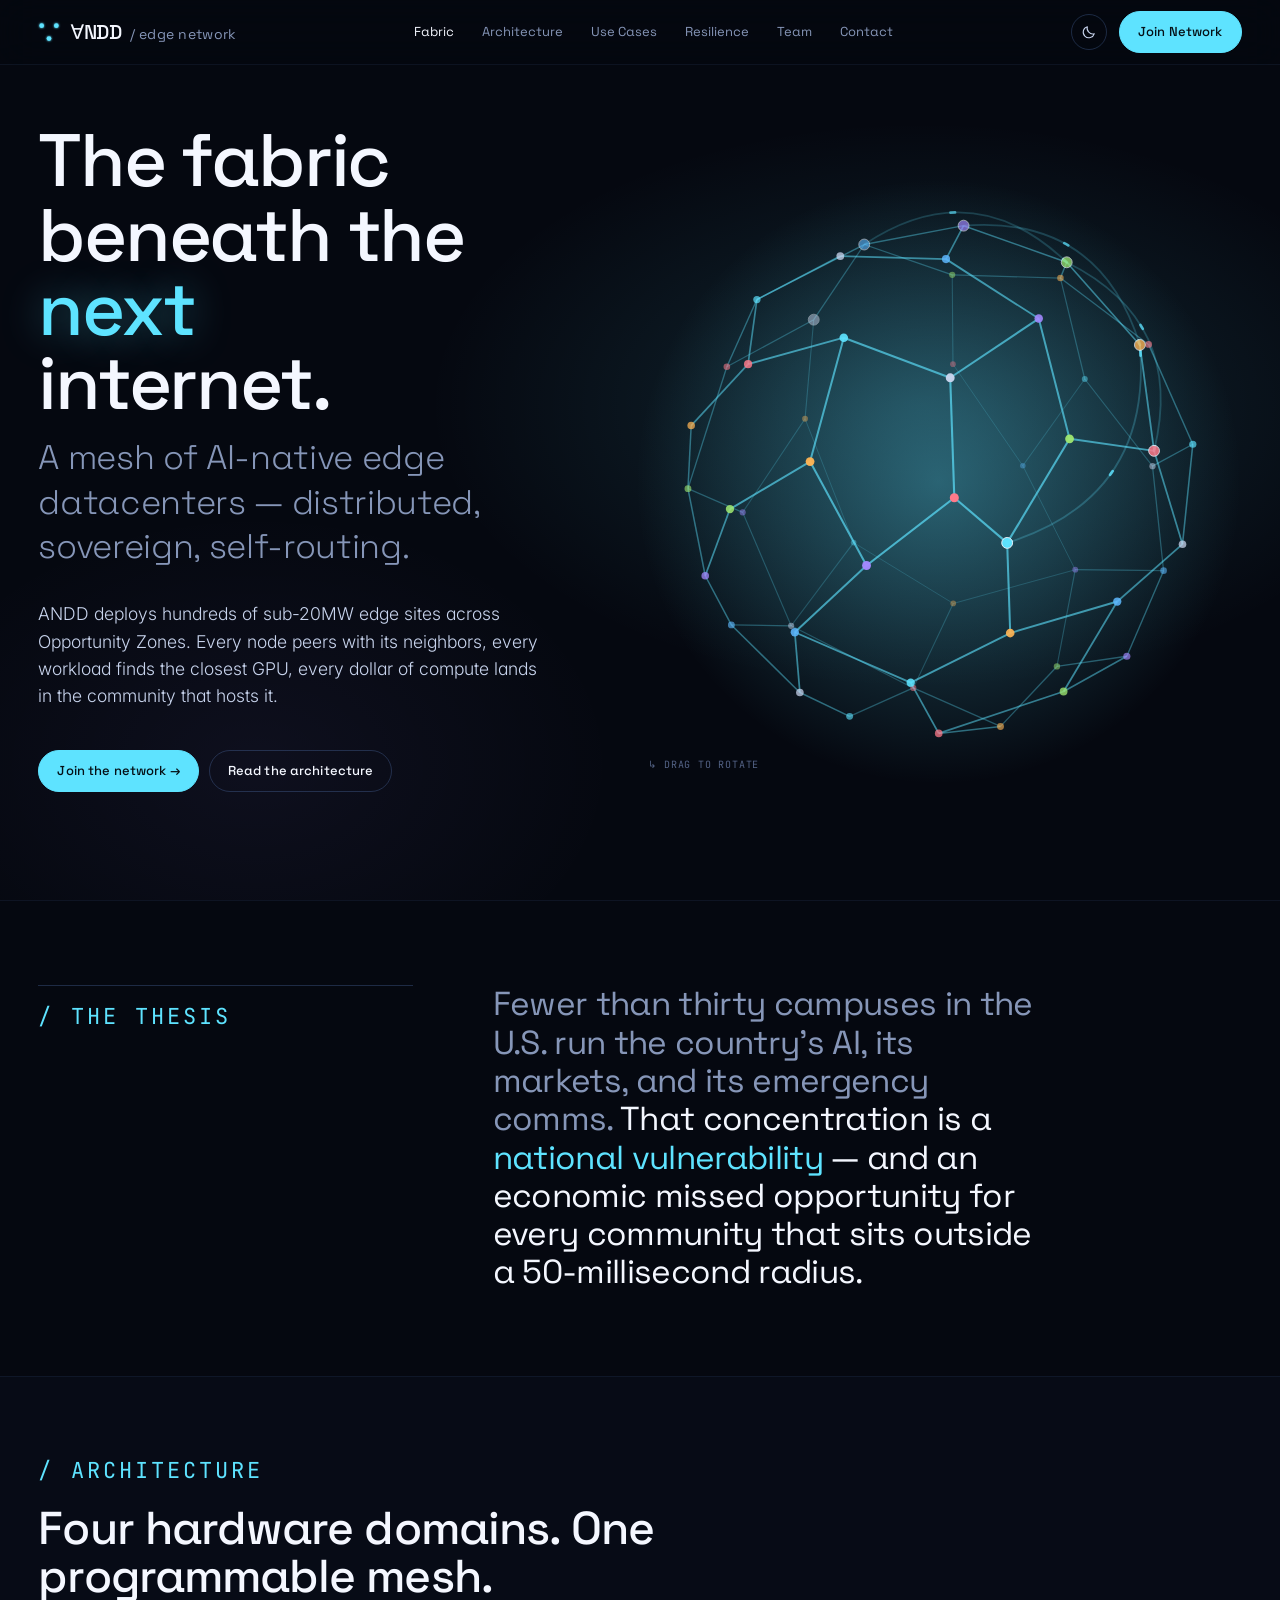
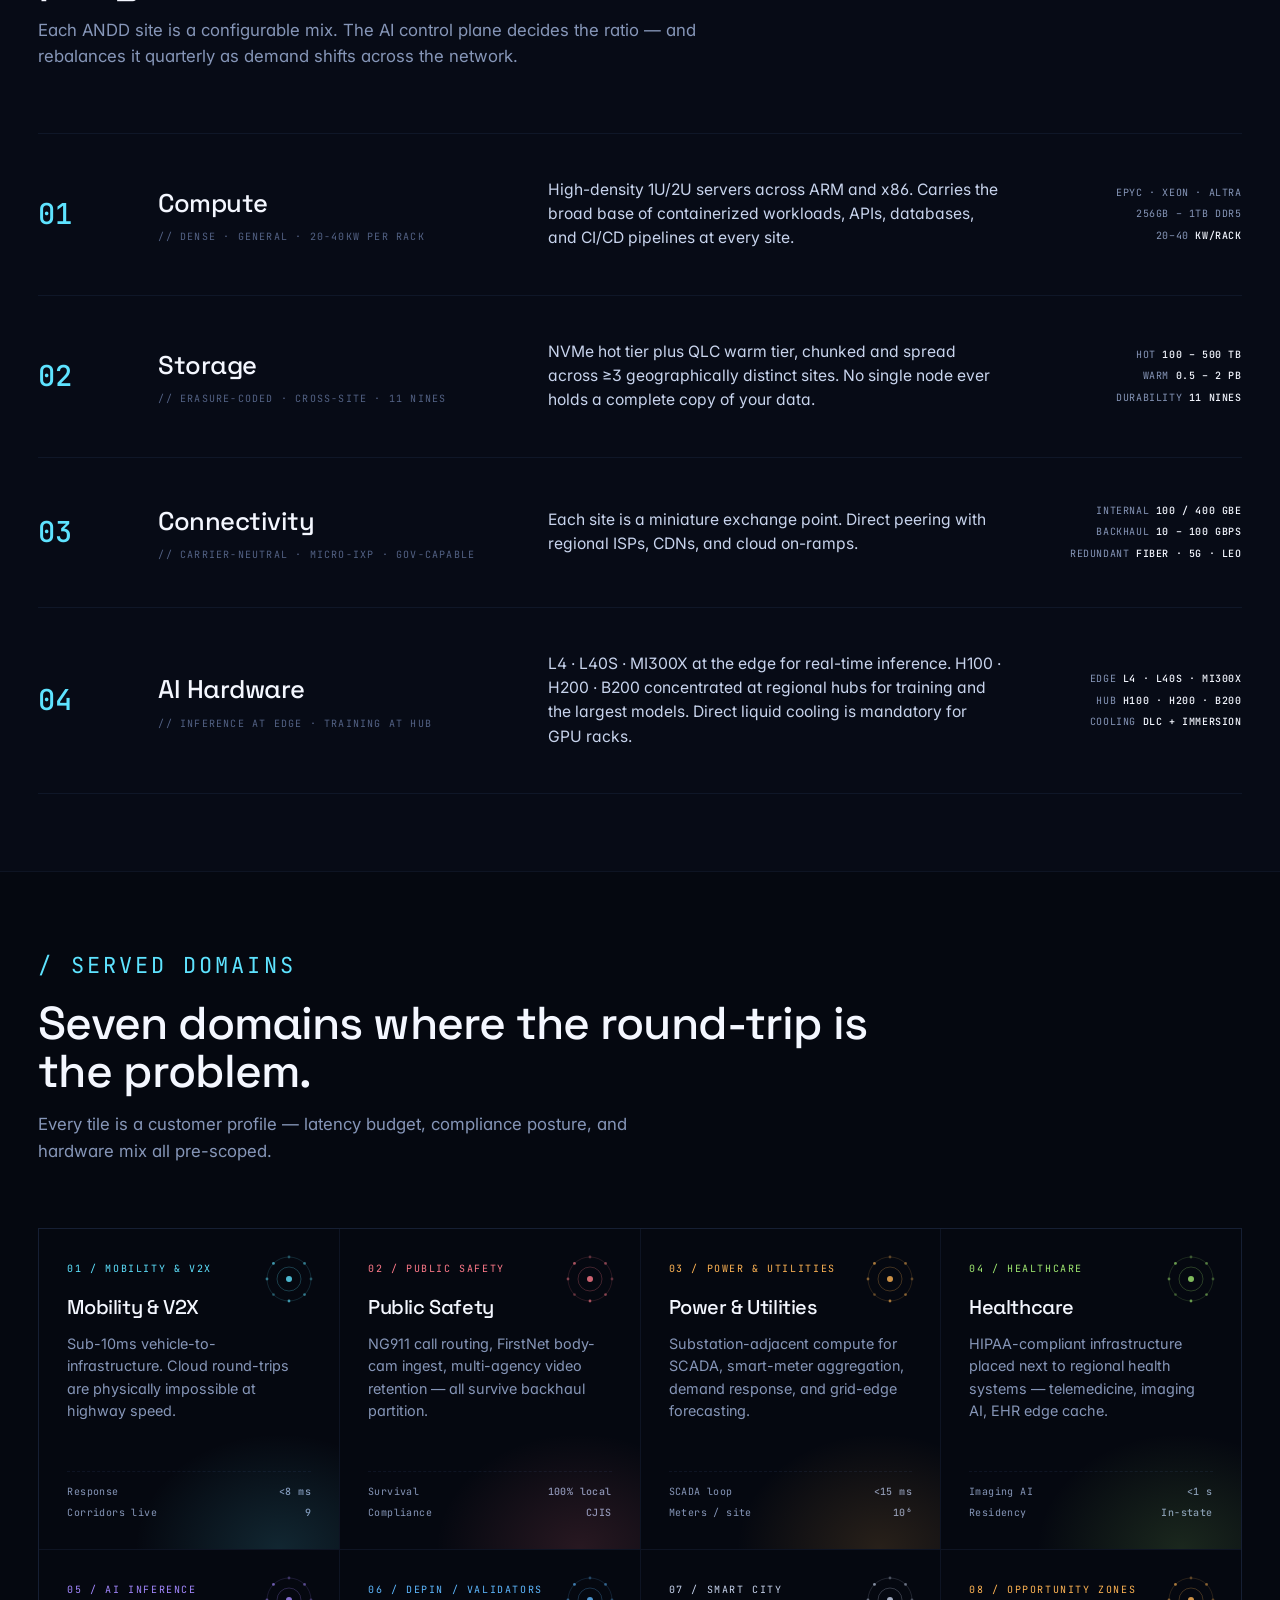
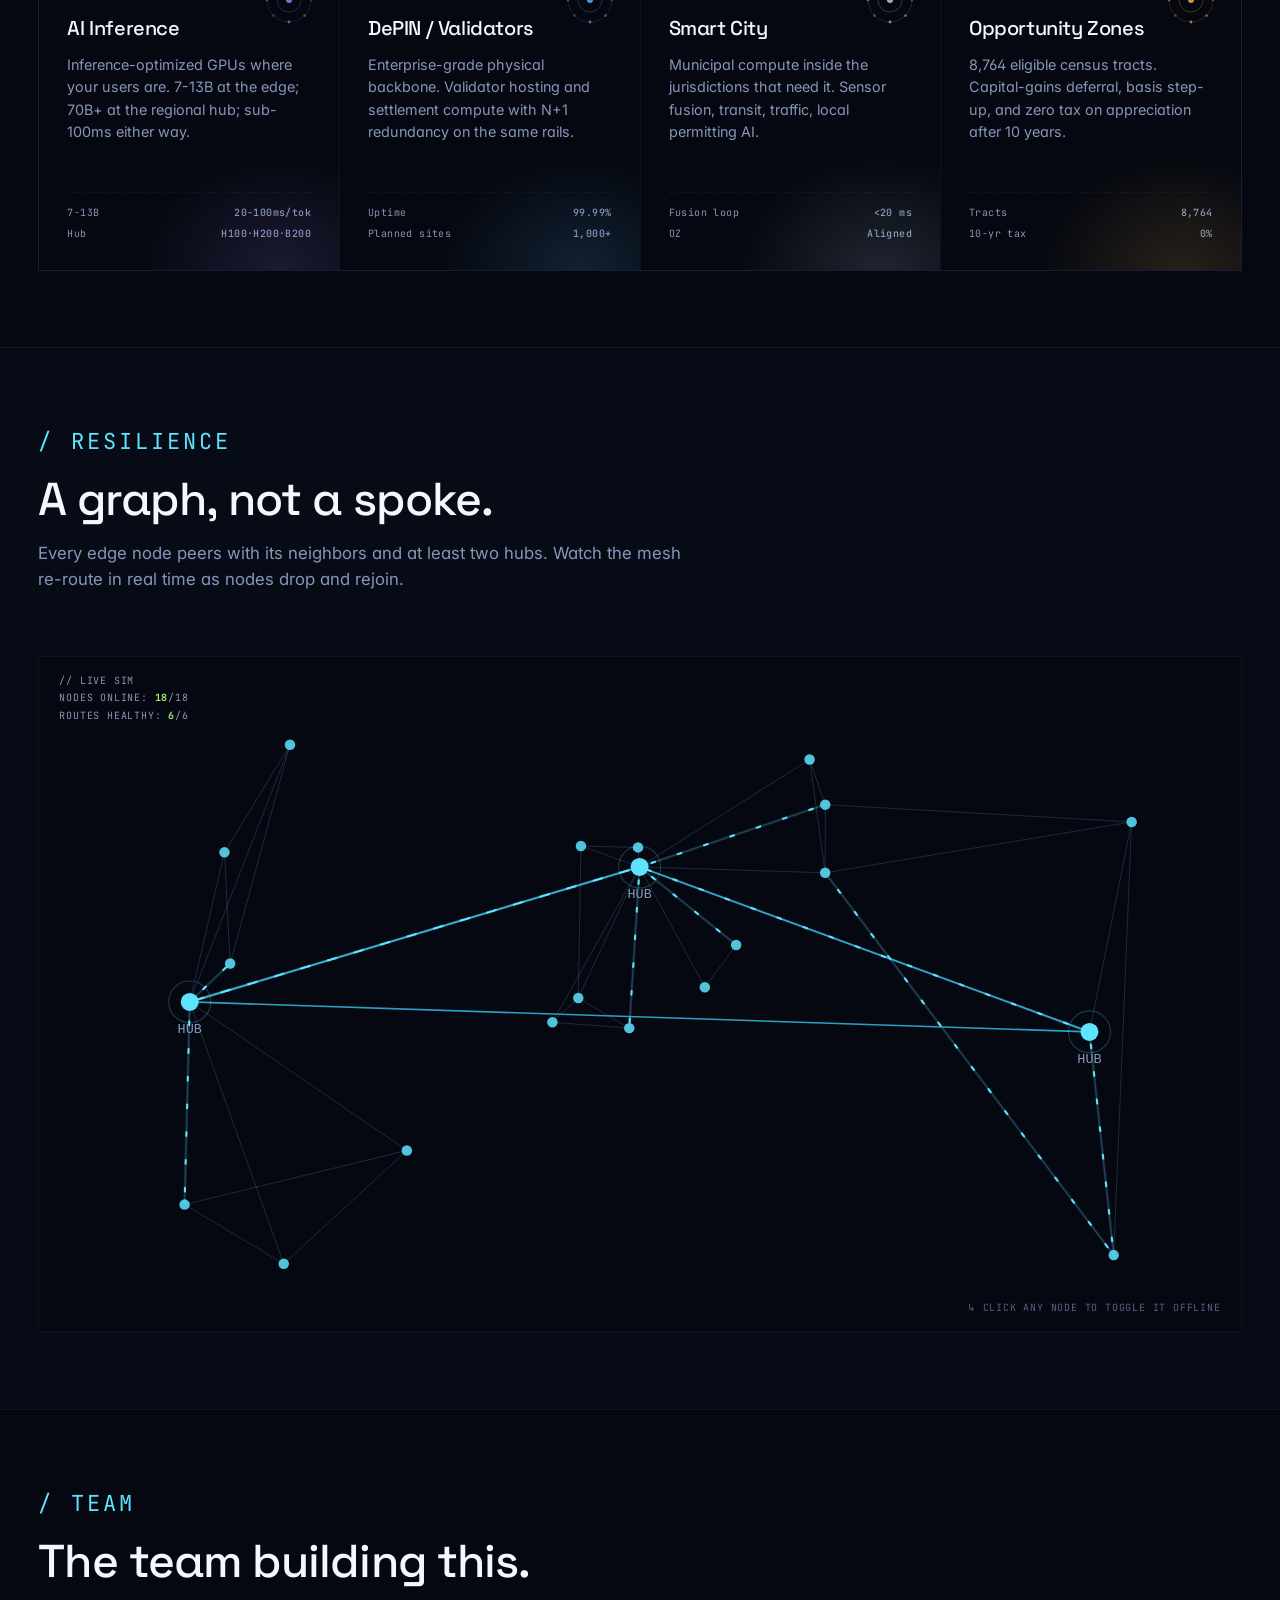
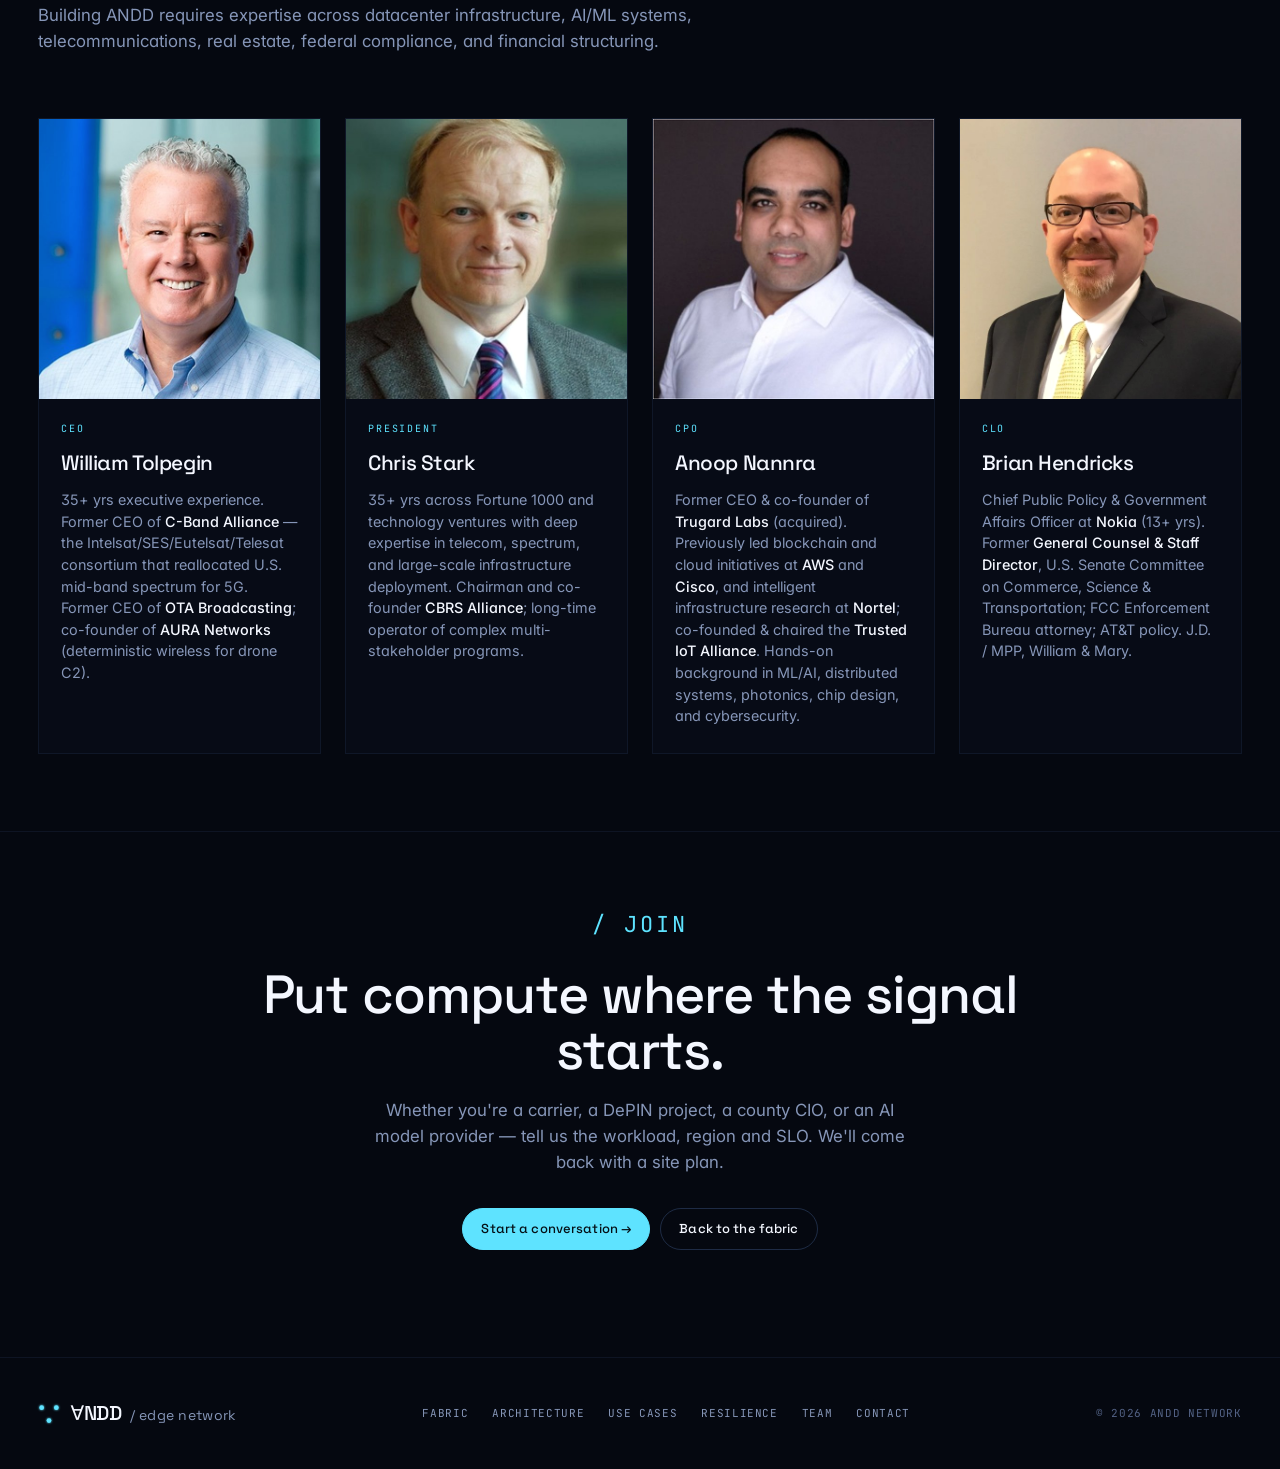
==== commit e66a2579: "Remove SIPRNet/NIPRNet line from network section Co-Authored-By: Claude Opus 4.8 (1M context) <norep" ====
--- a/index.html
+++ b/index.html
@@ -345,7 +345,7 @@
       <div class="layer-row">
         <div class="idx">03</div>
         <div class="ttl"><h3>Connectivity</h3><div class="k">// carrier-neutral · micro-IXP · gov-capable</div></div>
-        <div class="desc">Each site is a miniature exchange point. Direct peering with regional ISPs, CDNs, and cloud on-ramps. Defense-adjacent sites gateway to SIPRNet/NIPRNet through cross-domain solutions.</div>
+        <div class="desc">Each site is a miniature exchange point. Direct peering with regional ISPs, CDNs, and cloud on-ramps.</div>
         <div class="specs"><div>Internal <b>100 / 400 GbE</b></div><div>Backhaul <b>10 – 100 Gbps</b></div><div>Redundant <b>fiber · 5G · LEO</b></div></div>
       </div>
       <div class="layer-row">
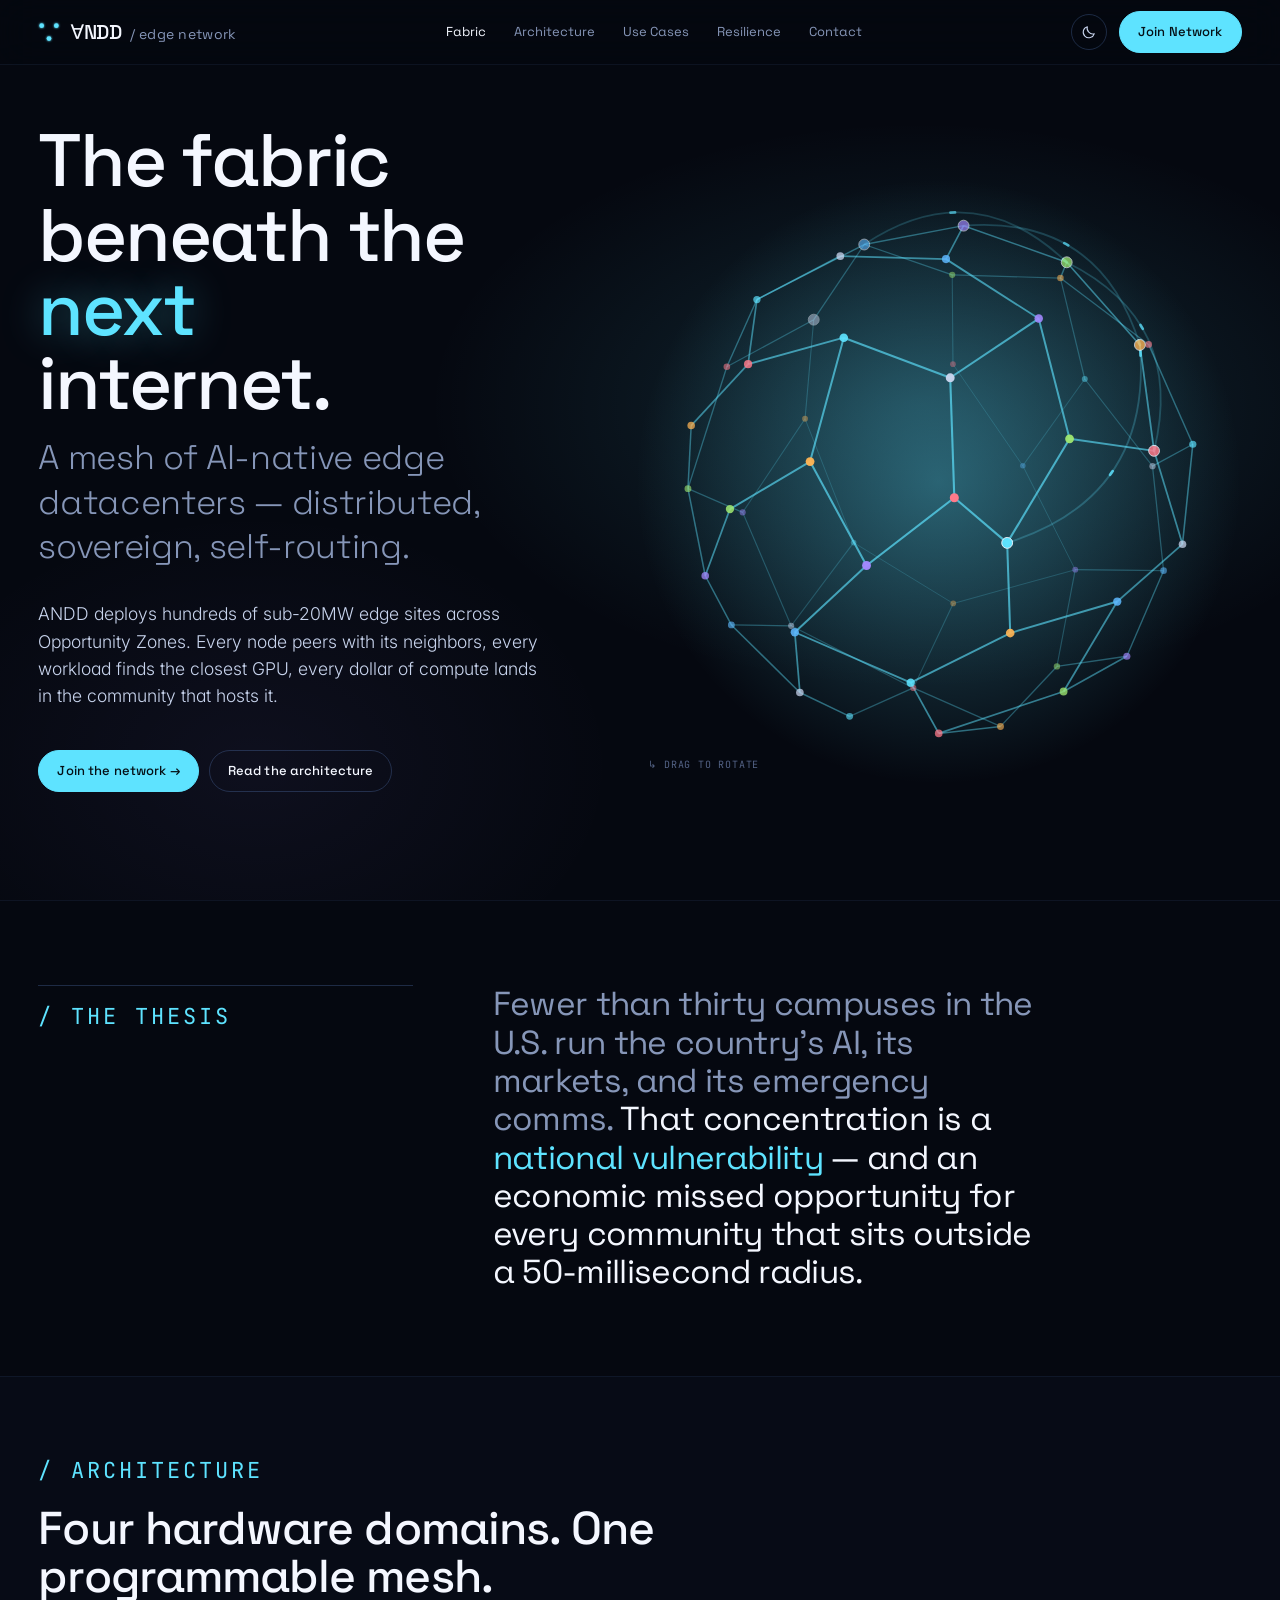
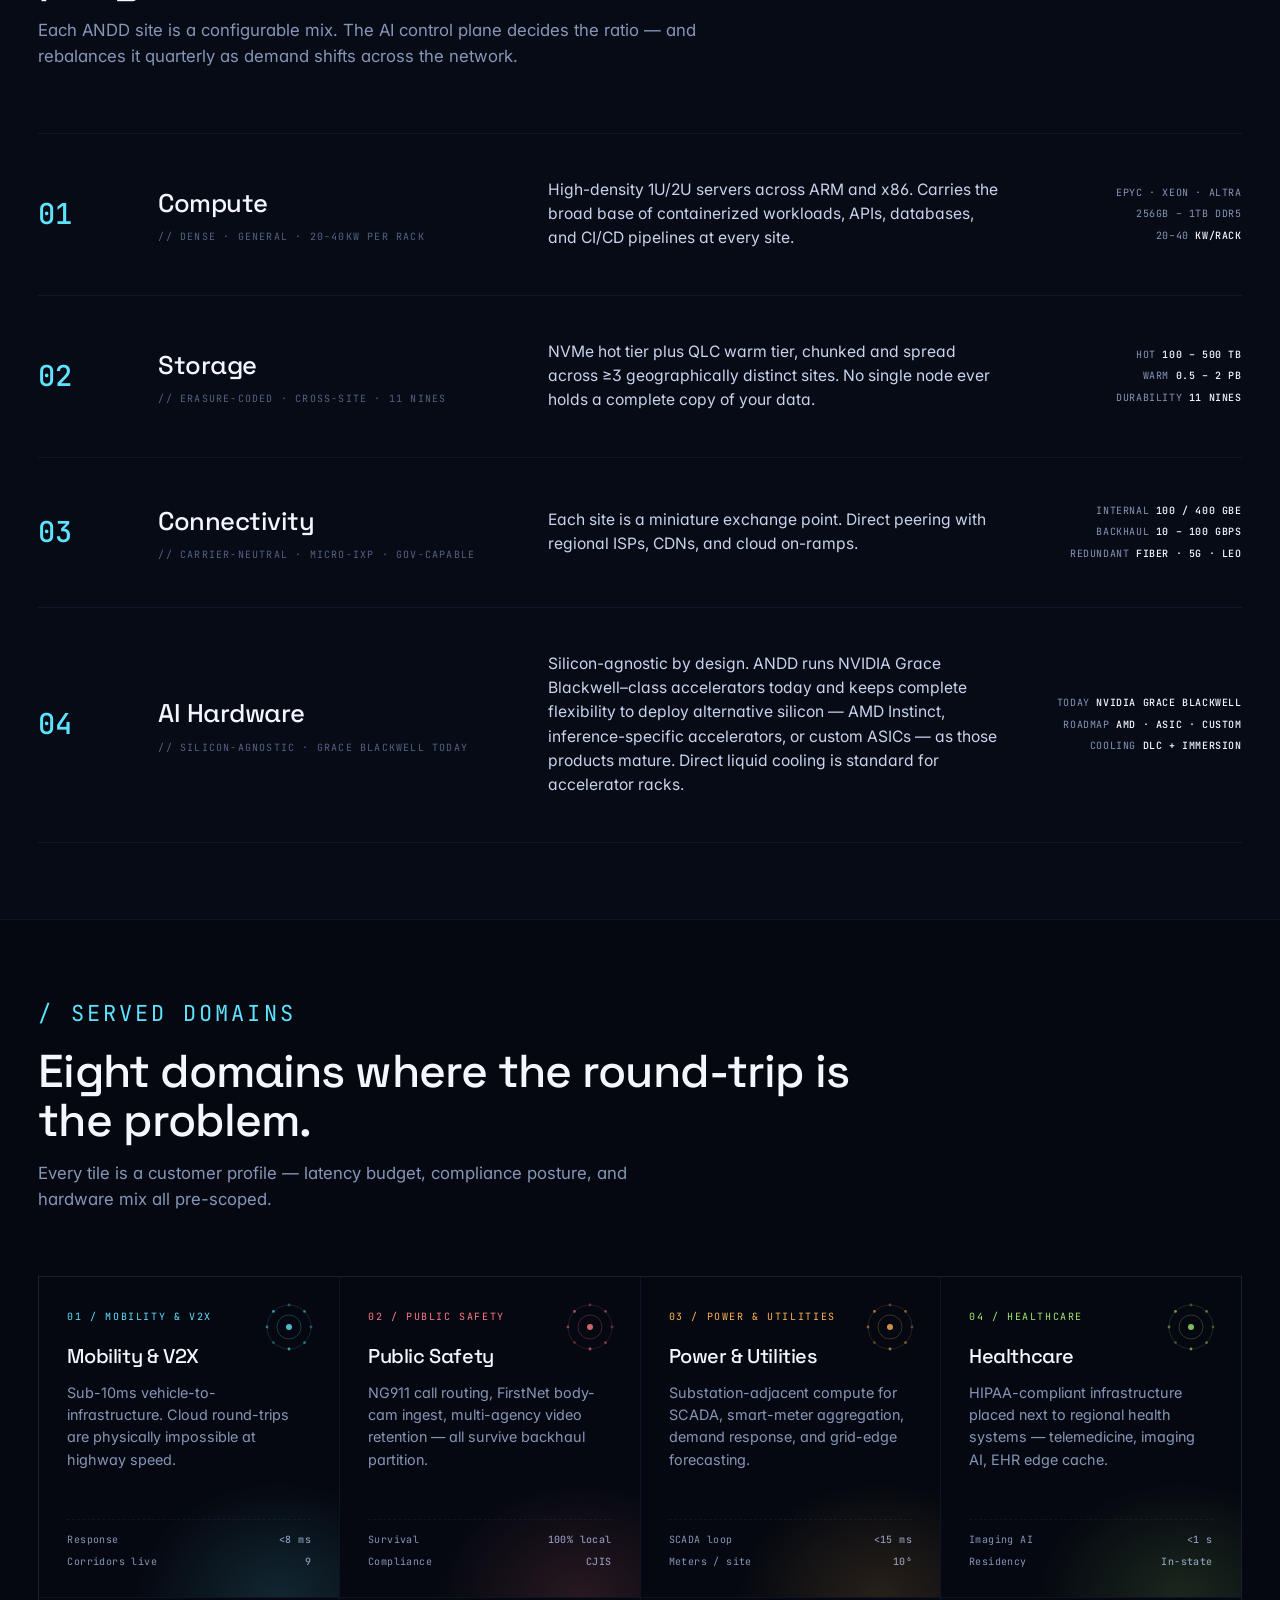
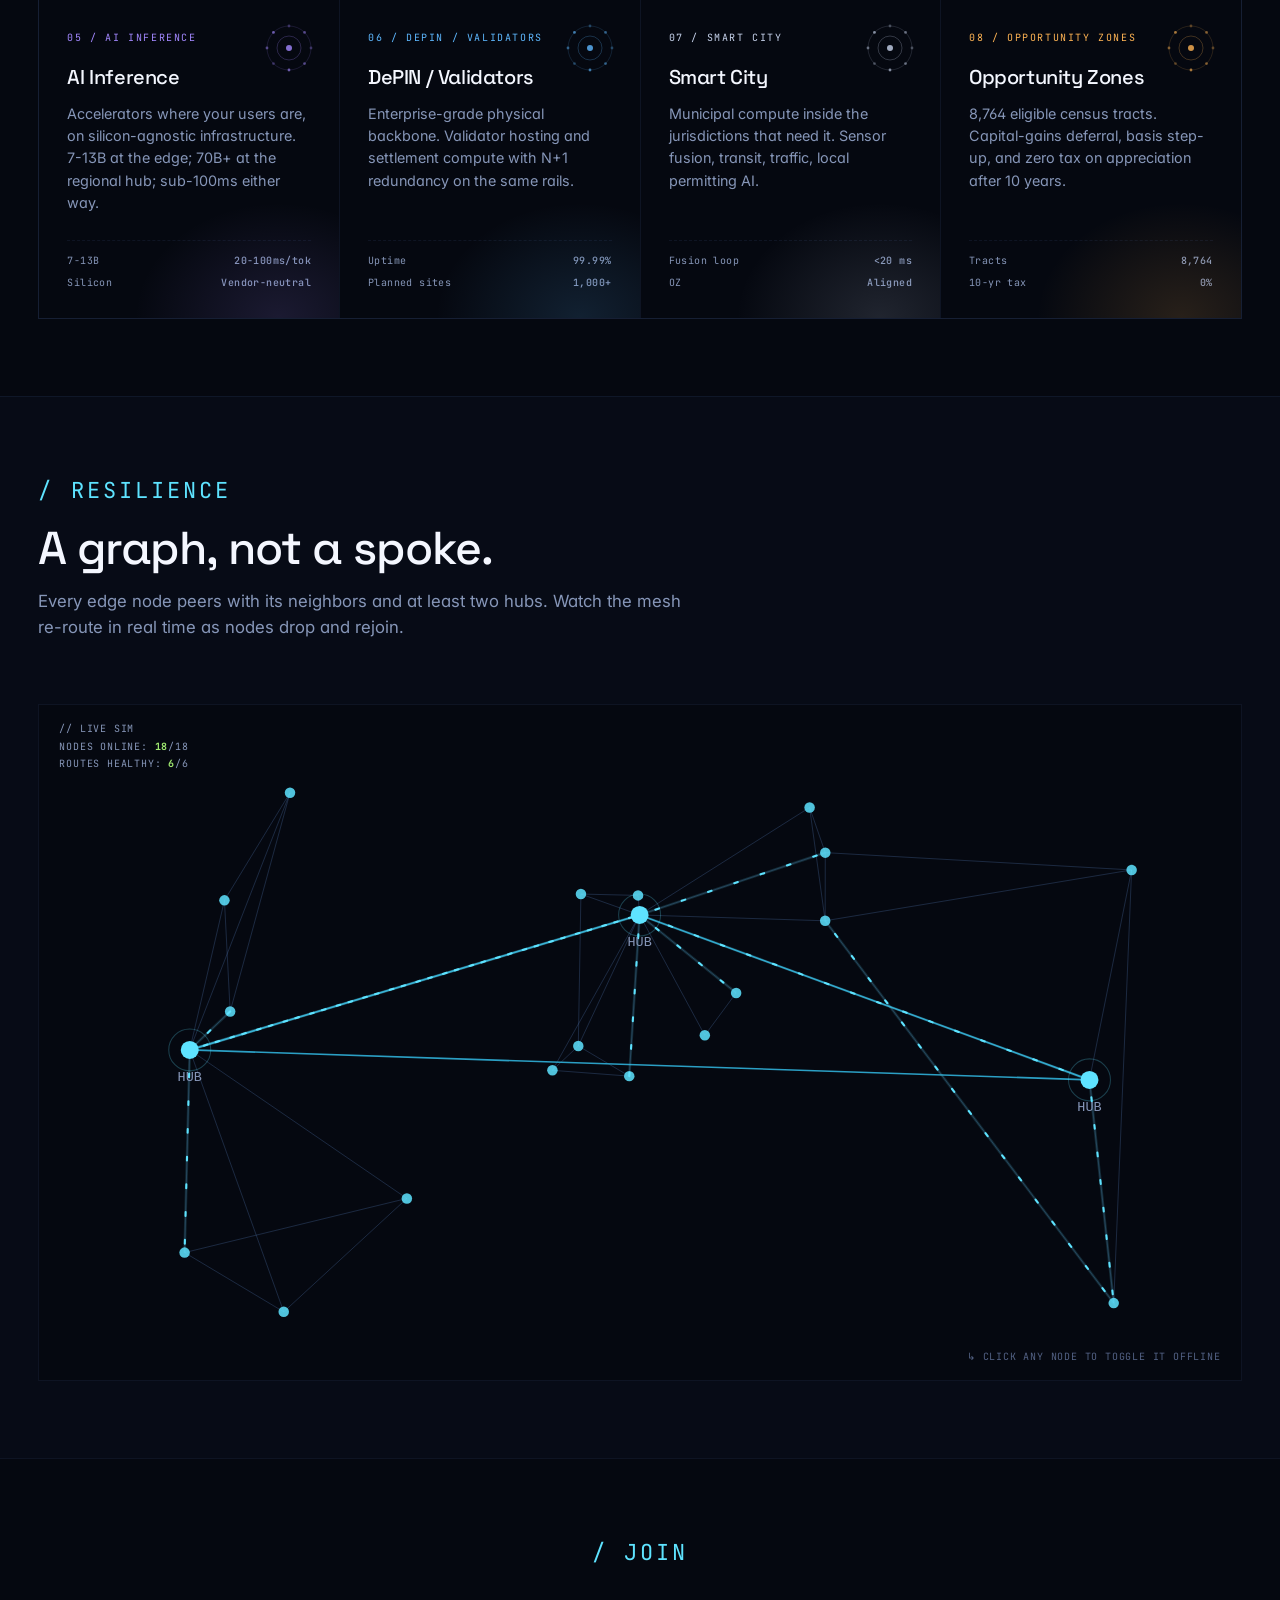
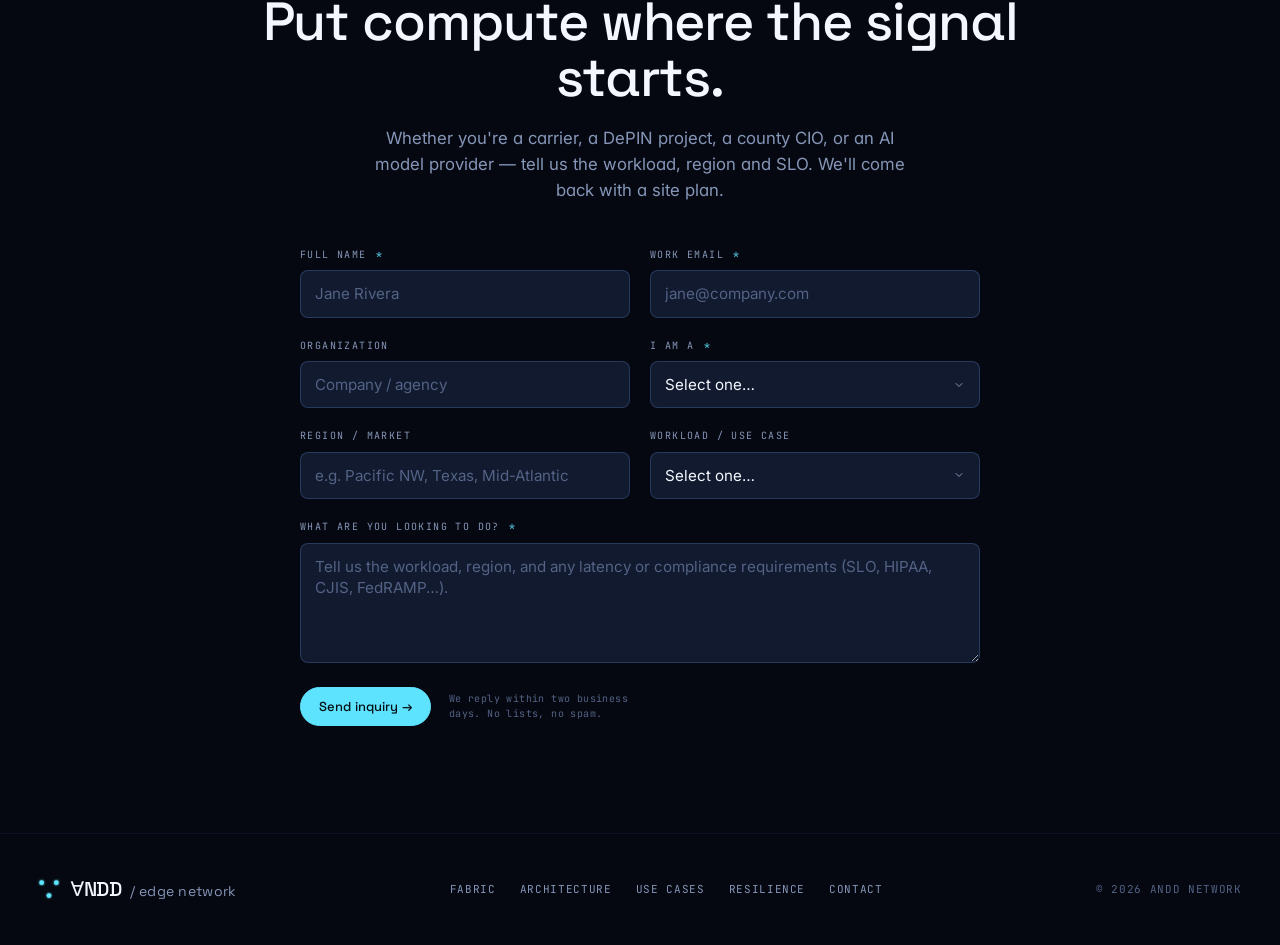
==== commit f4e52ec7: "Refresh homepage: silicon-agnostic AI hardware, lead form, SEO, drop team section - Reposition AI Ha" ====
--- a/index.html
+++ b/index.html
@@ -3,7 +3,23 @@
 <head>
 <meta charset="UTF-8">
 <meta name="viewport" content="width=device-width, initial-scale=1">
-<title>ANDD — Fabric</title>
+<title>ANDD — AI-Native Distributed Datacenters</title>
+<meta name="description" content="ANDD is a mesh of AI-native edge datacenters across U.S. Opportunity Zones — distributed, sovereign, and self-routing. Put compute where the signal starts.">
+<link rel="canonical" href="https://www.andd.ai/">
+<meta name="theme-color" content="#060912">
+<link rel="icon" href="/favicon.svg" type="image/svg+xml">
+<!-- Open Graph -->
+<meta property="og:type" content="website">
+<meta property="og:site_name" content="ANDD">
+<meta property="og:url" content="https://www.andd.ai/">
+<meta property="og:title" content="ANDD — AI-Native Distributed Datacenters">
+<meta property="og:description" content="A mesh of AI-native edge datacenters across U.S. Opportunity Zones — distributed, sovereign, and self-routing. Put compute where the signal starts.">
+<meta property="og:image" content="https://www.andd.ai/andd.png">
+<!-- Twitter -->
+<meta name="twitter:card" content="summary_large_image">
+<meta name="twitter:title" content="ANDD — AI-Native Distributed Datacenters">
+<meta name="twitter:description" content="A mesh of AI-native edge datacenters across U.S. Opportunity Zones — distributed, sovereign, and self-routing.">
+<meta name="twitter:image" content="https://www.andd.ai/andd.png">
 <script>
   // Set theme BEFORE paint to avoid a flash. Default = dark.
   (function(){
@@ -171,54 +187,52 @@
   .res-hud.alarm b { color: var(--rose); }
   .res-hint { position: absolute; bottom: 16px; right: 20px; font-family: var(--font-mono); font-size: 10px; letter-spacing: 0.08em; color: var(--ink-3); text-transform: uppercase; }
 
-  /* TEAM */
-  .team { padding: var(--pad-section) 0; border-top: 1px solid var(--line); }
-  .team-grid { display: grid; grid-template-columns: repeat(4, 1fr); gap: 24px; }
-  .member {
-    display: flex; flex-direction: column;
-    background: var(--bg-1); border: 1px solid var(--line);
-    transition: border-color 240ms, transform 240ms;
-  }
-  .member[hidden] { display: none; }
-  .member:hover { border-color: var(--line-hi); transform: translateY(-2px); }
-  .member-photo {
-    width: 100%; aspect-ratio: 1 / 1; overflow: hidden;
-    background: var(--bg-2);
-    display: flex; align-items: center; justify-content: center;
-  }
-  .member-photo img { width: 100%; height: 100%; object-fit: cover; display: block; filter: saturate(0.92) contrast(1.03); }
-  .member-meta { padding: 22px 22px 26px; display: flex; flex-direction: column; gap: 10px; }
-  .member-meta .role {
-    font-family: var(--font-mono); font-size: 10px; letter-spacing: 0.18em;
-    text-transform: uppercase; color: var(--cyan);
-  }
-  .member-meta h3 { font-size: 1.3rem; letter-spacing: -0.02em; margin: 0; }
-  .member-meta p { color: var(--ink-2); font-size: 0.9rem; line-height: 1.5; }
-  .member-meta p b { color: var(--ink-0); font-weight: 500; }
-  .member-open { border-style: dashed; background: transparent; }
-  .member-open .member-photo {
-    background:
-      repeating-linear-gradient(45deg, var(--line) 0 8px, transparent 8px 16px),
-      var(--bg-1);
-    color: var(--ink-3);
-    font-family: var(--font-mono); font-size: 11px; letter-spacing: 0.16em; text-transform: uppercase;
-  }
-  .member-open .member-photo::before {
-    content: '+ hiring';
-    padding: 10px 18px;
-    border: 1px dashed var(--line-hi);
-    color: var(--cyan);
-    background: var(--bg);
-  }
-  [data-theme="light"] .member { background: #fff; }
-  [data-theme="light"] .member-open { background: transparent; }
-
   /* CTA */
   .cta { padding: var(--pad-section) 0 calc(var(--pad-section) * 1.4); border-top: 1px solid var(--line); text-align: center; }
   .cta .eyebrow { margin-bottom: 24px; display: inline-block; font-size: 22px; letter-spacing: 0.14em; }
   .cta h2 { margin-bottom: 18px; max-width: 22ch; margin-inline: auto; font-size: clamp(2.4rem, 4.2vw, 3.8rem); }
   .cta p { color: var(--ink-2); font-size: 1.05rem; max-width: 50ch; margin: 0 auto 32px; }
   .cta .ctas { display: flex; gap: 10px; justify-content: center; flex-wrap: wrap; }
+
+  /* LEAD FORM */
+  .lead-form { max-width: 680px; margin: 44px auto 0; text-align: left; display: grid; gap: 20px; }
+  .lead-form .frow { display: grid; grid-template-columns: 1fr 1fr; gap: 20px; }
+  .lead-form .field { display: flex; flex-direction: column; gap: 8px; min-width: 0; }
+  .lead-form .field.full { grid-column: 1 / -1; }
+  .lead-form label { font-family: var(--font-mono); font-size: 10px; letter-spacing: 0.14em; text-transform: uppercase; color: var(--ink-2); }
+  .lead-form label .req { color: var(--cyan); margin-left: 2px; }
+  .lead-form input, .lead-form select, .lead-form textarea {
+    width: 100%; background: var(--surface); border: 1px solid var(--line-hi); border-radius: var(--r-md);
+    color: var(--ink-0); font-family: var(--font-body); font-size: 0.95rem; line-height: 1.4;
+    padding: 12px 14px; transition: border-color 160ms, background 160ms;
+  }
+  .lead-form input::placeholder, .lead-form textarea::placeholder { color: var(--ink-3); }
+  .lead-form textarea { resize: vertical; min-height: 120px; }
+  .lead-form input:focus, .lead-form select:focus, .lead-form textarea:focus {
+    outline: none; border-color: var(--line-hot); background: var(--surface-hi);
+  }
+  .lead-form select {
+    appearance: none; -webkit-appearance: none; cursor: pointer; padding-right: 38px;
+    background-image: url("data:image/svg+xml,%3Csvg xmlns='http://www.w3.org/2000/svg' width='12' height='12' viewBox='0 0 24 24' fill='none' stroke='%238696b8' stroke-width='2' stroke-linecap='round' stroke-linejoin='round'%3E%3Cpath d='M6 9l6 6 6-6'/%3E%3C/svg%3E");
+    background-repeat: no-repeat; background-position: right 14px center;
+  }
+  .lead-form .actions { display: flex; align-items: center; gap: 18px; flex-wrap: wrap; margin-top: 4px; }
+  .lead-form .privacy { font-family: var(--font-mono); font-size: 10px; letter-spacing: 0.04em; color: var(--ink-3); max-width: 34ch; }
+  .lead-form .hp { position: absolute; left: -9999px; width: 1px; height: 1px; opacity: 0; pointer-events: none; }
+  .form-sink { display: none; }
+  .form-success {
+    display: none; max-width: 680px; margin: 44px auto 0; text-align: left;
+    background: var(--bg-1); border: 1px solid var(--line-hi); border-radius: var(--r-lg);
+    padding: 32px 34px;
+  }
+  .form-success .ok { font-family: var(--font-mono); font-size: 11px; letter-spacing: 0.14em; text-transform: uppercase; color: var(--lime); margin-bottom: 12px; }
+  .form-success h3 { font-size: 1.5rem; margin-bottom: 8px; }
+  .form-success p { color: var(--ink-2); font-size: 0.98rem; margin: 0; }
+  [data-theme="light"] .form-success { background: #fff; }
+
+  @media (max-width: 640px) {
+    .lead-form .frow { grid-template-columns: 1fr; }
+  }
 
   footer { padding: 40px 0; border-top: 1px solid var(--line); }
   .foot-row { display: flex; align-items: center; justify-content: space-between; flex-wrap: wrap; gap: 20px; }
@@ -234,7 +248,6 @@
     .layer-row .specs { text-align: left; flex-direction: row; gap: 20px; }
     .use-grid { grid-template-columns: 1fr 1fr; }
     .hero-bar .inner { grid-template-columns: repeat(3, 1fr); }
-    .team-grid { grid-template-columns: repeat(2, 1fr); }
   }
 
   /* Phone portrait: collapse section-link row so wordmark + theme toggle + CTA stay on one line */
@@ -247,7 +260,6 @@
     .use-grid { grid-template-columns: 1fr; }
     .hero-bar .inner { grid-template-columns: repeat(2, 1fr); }
     .foot-row .fl { gap: 14px; flex-wrap: wrap; }
-    .team-grid { grid-template-columns: 1fr; }
   }
 </style>
 </head>
@@ -260,9 +272,7 @@
       <a href="#fabric" class="on">Fabric</a>
       <a href="#layers">Architecture</a>
       <a href="#uses">Use Cases</a>
-      <a href="#resilience">Resilience</a>
-      <a href="#team">Team</a>
-      <a href="#contact">Contact</a>
+      <a href="#resilience">Resilience</a>      <a href="#contact">Contact</a>
     </div>
     <div style="display:flex;align-items:center;gap:12px">
       <button id="theme-toggle" class="theme-toggle" aria-label="Toggle light/dark theme" title="Toggle theme">
@@ -350,9 +360,9 @@
       </div>
       <div class="layer-row">
         <div class="idx">04</div>
-        <div class="ttl"><h3>AI Hardware</h3><div class="k">// inference at edge · training at hub</div></div>
-        <div class="desc">L4 · L40S · MI300X at the edge for real-time inference. H100 · H200 · B200 concentrated at regional hubs for training and the largest models. Direct liquid cooling is mandatory for GPU racks.</div>
-        <div class="specs"><div>Edge <b>L4 · L40S · MI300X</b></div><div>Hub <b>H100 · H200 · B200</b></div><div>Cooling <b>DLC + immersion</b></div></div>
+        <div class="ttl"><h3>AI Hardware</h3><div class="k">// silicon-agnostic · Grace Blackwell today</div></div>
+        <div class="desc">Silicon-agnostic by design. ANDD runs NVIDIA Grace Blackwell–class accelerators today and keeps complete flexibility to deploy alternative silicon — AMD Instinct, inference-specific accelerators, or custom ASICs — as those products mature. Direct liquid cooling is standard for accelerator racks.</div>
+        <div class="specs"><div>Today <b>NVIDIA Grace Blackwell</b></div><div>Roadmap <b>AMD · ASIC · custom</b></div><div>Cooling <b>DLC + immersion</b></div></div>
       </div>
     </div>
   </div>
@@ -362,7 +372,7 @@
   <div class="container">
     <div class="sec-head">
       <span class="eyebrow">/ served domains</span>
-      <h2>Seven domains where the round-trip is the problem.</h2>
+      <h2>Eight domains where the round-trip is the problem.</h2>
       <p>Every tile is a customer profile — latency budget, compliance posture, and hardware mix all pre-scoped.</p>
     </div>
     <div class="use-grid" id="use-grid"></div>
@@ -387,73 +397,82 @@
   </div>
 </section>
 
-<section class="team" id="team">
-  <div class="container">
-    <div class="sec-head">
-      <span class="eyebrow">/ team</span>
-      <h2>The team building this.</h2>
-      <p>Building ANDD requires expertise across datacenter infrastructure, AI/ML systems, telecommunications, real estate, federal compliance, and financial structuring.</p>
-    </div>
-    <div class="team-grid">
-
-      <article class="member">
-        <div class="member-photo"><img src="images/team/william-tolpegin.jpg" alt="William Tolpegin" loading="lazy"></div>
-        <div class="member-meta">
-          <span class="role">CEO</span>
-          <h3>William Tolpegin</h3>
-          <p>35+ yrs executive experience. Former CEO of <b>C-Band Alliance</b> — the Intelsat/SES/Eutelsat/Telesat consortium that reallocated U.S. mid-band spectrum for 5G. Former CEO of <b>OTA Broadcasting</b>; co-founder of <b>AURA Networks</b> (deterministic wireless for drone C2).</p>
-        </div>
-      </article>
-
-      <article class="member">
-        <div class="member-photo"><img src="images/team/chris-stark.jpg" alt="Chris Stark" loading="lazy"></div>
-        <div class="member-meta">
-          <span class="role">President</span>
-          <h3>Chris Stark</h3>
-          <p>35+ yrs across Fortune 1000 and technology ventures with deep expertise in telecom, spectrum, and large-scale infrastructure deployment. Chairman and co-founder <b>CBRS Alliance</b>; long-time operator of complex multi-stakeholder programs.</p>
-        </div>
-      </article>
-
-      <article class="member">
-        <div class="member-photo"><img src="images/team/anoop-nannra.jpg" alt="Anoop Nannra" loading="lazy"></div>
-        <div class="member-meta">
-          <span class="role">CPO</span>
-          <h3>Anoop Nannra</h3>
-          <p>Former CEO &amp; co-founder of <b>Trugard Labs</b> (acquired). Previously led blockchain and cloud initiatives at <b>AWS</b> and <b>Cisco</b>, and intelligent infrastructure research at <b>Nortel</b>; co-founded &amp; chaired the <b>Trusted IoT Alliance</b>. Hands-on background in ML/AI, distributed systems, photonics, chip design, and cybersecurity.</p>
-        </div>
-      </article>
-
-      <article class="member">
-        <div class="member-photo"><img src="images/team/brian-hendricks.jpg?v=6" alt="Brian Hendricks" loading="lazy"></div>
-        <div class="member-meta">
-          <span class="role">CLO</span>
-          <h3>Brian Hendricks</h3>
-          <p>Chief Public Policy &amp; Government Affairs Officer at <b>Nokia</b> (13+ yrs). Former <b>General Counsel &amp; Staff Director</b>, U.S. Senate Committee on Commerce, Science &amp; Transportation; FCC Enforcement Bureau attorney; AT&amp;T policy. J.D. / MPP, William &amp; Mary.</p>
-        </div>
-      </article>
-
-      <article class="member member-open" hidden>
-        <div class="member-photo"></div>
-        <div class="member-meta">
-          <span class="role">EVP Operations · Open Role</span>
-          <h3>Head of Deployment &amp; Operations</h3>
-          <p>Seeking a 20+ yr operator from hyperscale or towerco — <b>Equinix / Digital Realty / Crown Castle / American Tower</b>. Must own multi-site prefab rollout at 50+ sites/yr, utility interconnect &amp; DLC commissioning, NOC automation, SOC 2 / FedRAMP compliance, and 24/7 field ops across a distributed footprint.</p>
-        </div>
-      </article>
-
-    </div>
-  </div>
-</section>
-
 <section class="cta" id="contact">
   <div class="container">
     <span class="eyebrow">/ join</span>
     <h2>Put compute where the signal starts.</h2>
     <p>Whether you're a carrier, a DePIN project, a county CIO, or an AI model provider — tell us the workload, region and SLO. We'll come back with a site plan.</p>
-    <div class="ctas">
-      <a class="btn btn-primary" href="mailto:contact@andd.network">Start a conversation →</a>
-      <a class="btn" href="#fabric">Back to the fabric</a>
-    </div>
+
+    <!-- Lead form → Google Forms backend (form 1FAIpQLSfHtd4u5kRASwOWJgg4-gr2M3eRRhZLNxL5clJcXSxOrmuCtw).
+         Responses land in the linked Sheet; enable response-email notifications to reach contact@andd.ai. -->
+    <form id="lead-form" class="lead-form" action="https://docs.google.com/forms/d/e/1FAIpQLSfHtd4u5kRASwOWJgg4-gr2M3eRRhZLNxL5clJcXSxOrmuCtw/formResponse" method="POST" target="andd-form-sink" novalidate>
+      <div class="frow">
+        <div class="field">
+          <label for="lf-name">Full name <span class="req">*</span></label>
+          <input id="lf-name" name="entry.761505288" type="text" autocomplete="name" required placeholder="Jane Rivera">
+        </div>
+        <div class="field">
+          <label for="lf-email">Work email <span class="req">*</span></label>
+          <input id="lf-email" name="entry.906364280" type="email" autocomplete="email" required placeholder="jane@company.com">
+        </div>
+      </div>
+      <div class="frow">
+        <div class="field">
+          <label for="lf-org">Organization</label>
+          <input id="lf-org" name="entry.528269525" type="text" autocomplete="organization" placeholder="Company / agency">
+        </div>
+        <div class="field">
+          <label for="lf-audience">I am a <span class="req">*</span></label>
+          <select id="lf-audience" name="entry.445405568" required>
+            <option value="" selected disabled>Select one…</option>
+            <option>Customer</option>
+            <option>Partner</option>
+            <option>Developer</option>
+            <option>Investor</option>
+          </select>
+        </div>
+      </div>
+      <div class="frow">
+        <div class="field">
+          <label for="lf-region">Region / market</label>
+          <input id="lf-region" name="entry.936819366" type="text" placeholder="e.g. Pacific NW, Texas, Mid-Atlantic">
+        </div>
+        <div class="field">
+          <label for="lf-workload">Workload / use case</label>
+          <select id="lf-workload" name="entry.496908603">
+            <option value="" selected disabled>Select one…</option>
+            <option>AI inference</option>
+            <option>Public safety</option>
+            <option>Mobility &amp; V2X</option>
+            <option>Power &amp; Utilities</option>
+            <option>Healthcare</option>
+            <option>DePIN / validators</option>
+            <option>Smart city</option>
+            <option>Other</option>
+          </select>
+        </div>
+      </div>
+      <div class="field full">
+        <label for="lf-message">What are you looking to do? <span class="req">*</span></label>
+        <textarea id="lf-message" name="entry.1983684791" required placeholder="Tell us the workload, region, and any latency or compliance requirements (SLO, HIPAA, CJIS, FedRAMP…)."></textarea>
+      </div>
+      <!-- Google Forms plumbing: emailAddress is required because the form collects email (responder input); set from Work email on submit. -->
+      <input type="hidden" name="emailAddress" value="">
+      <input type="hidden" name="fvv" value="1">
+      <input type="hidden" name="pageHistory" value="0">
+      <input class="hp" type="text" name="_gotcha" tabindex="-1" autocomplete="off" aria-hidden="true">
+      <div class="actions">
+        <button type="submit" class="btn btn-primary">Send inquiry →</button>
+        <span class="privacy">We reply within two business days. No lists, no spam.</span>
+      </div>
+    </form>
+
+    <div id="form-success" class="form-success" role="status" aria-live="polite">
+      <div class="ok">✓ Received</div>
+      <h3>Thanks — we've got it.</h3>
+      <p>Your inquiry is in. The ANDD team will review your workload and region and come back to you within two business days at the email you provided.</p>
+    </div>
+    <iframe name="andd-form-sink" class="form-sink" title="form submission target"></iframe>
   </div>
 </section>
 
@@ -464,9 +483,7 @@
       <a href="#fabric">Fabric</a>
       <a href="#layers">Architecture</a>
       <a href="#uses">Use Cases</a>
-      <a href="#resilience">Resilience</a>
-      <a href="#team">Team</a>
-      <a href="#contact">Contact</a>
+      <a href="#resilience">Resilience</a>      <a href="#contact">Contact</a>
     </div>
     <div class="cpy">© 2026 ANDD Network</div>
   </div>
@@ -614,7 +631,7 @@
   { id:'public-safety', idx:'02', name:'Public Safety', desc:'NG911 call routing, FirstNet body-cam ingest, multi-agency video retention — all survive backhaul partition.', facts:[['Survival','100% local'],['Compliance','CJIS']], color:'var(--ind-public-safety)' },
   { id:'power', idx:'03', name:'Power & Utilities', desc:'Substation-adjacent compute for SCADA, smart-meter aggregation, demand response, and grid-edge forecasting.', facts:[['SCADA loop','<15 ms'],['Meters / site','10⁶']], color:'var(--ind-power)' },
   { id:'health', idx:'04', name:'Healthcare', desc:'HIPAA-compliant infrastructure placed next to regional health systems — telemedicine, imaging AI, EHR edge cache.', facts:[['Imaging AI','<1 s'],['Residency','In-state']], color:'var(--ind-health)' },
-  { id:'ai', idx:'05', name:'AI Inference', desc:'Inference-optimized GPUs where your users are. 7-13B at the edge; 70B+ at the regional hub; sub-100ms either way.', facts:[['7-13B','20-100ms/tok'],['Hub','H100·H200·B200']], color:'var(--ind-ai)' },
+  { id:'ai', idx:'05', name:'AI Inference', desc:'Accelerators where your users are, on silicon-agnostic infrastructure. 7-13B at the edge; 70B+ at the regional hub; sub-100ms either way.', facts:[['7-13B','20-100ms/tok'],['Silicon','Vendor-neutral']], color:'var(--ind-ai)' },
   { id:'depin', idx:'06', name:'DePIN / Validators', desc:'Enterprise-grade physical backbone. Validator hosting and settlement compute with N+1 redundancy on the same rails.', facts:[['Uptime','99.99%'],['Planned sites','1,000+']], color:'var(--ind-depin)' },
   { id:'civic', idx:'07', name:'Smart City', desc:'Municipal compute inside the jurisdictions that need it. Sensor fusion, transit, traffic, local permitting AI.', facts:[['Fusion loop','<20 ms'],['OZ','Aligned']], color:'var(--ind-civic)' },
   { id:'oz', idx:'08', name:'Opportunity Zones', desc:'8,764 eligible census tracts. Capital-gains deferral, basis step-up, and zero tax on appreciation after 10 years.', facts:[['Tracts','8,764'],['10-yr tax','0%']], color:'var(--amber)' },
@@ -785,7 +802,7 @@
     }
   });
 }, { rootMargin: '-40% 0px -50% 0px' });
-['fabric','layers','uses','resilience','team','contact'].forEach(id => {
+['fabric','layers','uses','resilience','contact'].forEach(id => {
   const el = document.getElementById(id);
   if (el) io.observe(el);
 });
@@ -804,6 +821,34 @@
     window.dispatchEvent(new CustomEvent('anddThemeChange', { detail: { theme: next || 'dark' }}));
   });
 })();
+
+// Lead form — submit handling + on-brand success state
+(function(){
+  const form = document.getElementById('lead-form');
+  const success = document.getElementById('form-success');
+  if (!form || !success) return;
+  const wired = form.getAttribute('action').indexOf('__GOOGLE') === -1;
+  form.addEventListener('submit', function(e){
+    // Honeypot: silently drop bot submissions
+    const hp = form.querySelector('.hp');
+    if (hp && hp.value) { e.preventDefault(); return; }
+    // Let the browser enforce required fields first
+    if (!form.checkValidity()) { e.preventDefault(); form.reportValidity(); return; }
+    // The Google Form collects email (responder input) → the special emailAddress
+    // field is required, or the submission is rejected. Populate it from Work email.
+    const emailField = document.getElementById('lf-email');
+    const emailAddr = form.querySelector('input[name="emailAddress"]');
+    if (emailField && emailAddr) emailAddr.value = emailField.value;
+    // Until the Google Form action is wired in, don't POST to the placeholder URL
+    if (!wired) { e.preventDefault(); }
+    // Optimistic success (cross-origin submit into the hidden frame is opaque)
+    setTimeout(function(){
+      form.style.display = 'none';
+      success.style.display = 'block';
+      success.scrollIntoView({ behavior: 'smooth', block: 'center' });
+    }, 120);
+  });
+})();
 </script>
 </body>
 </html>
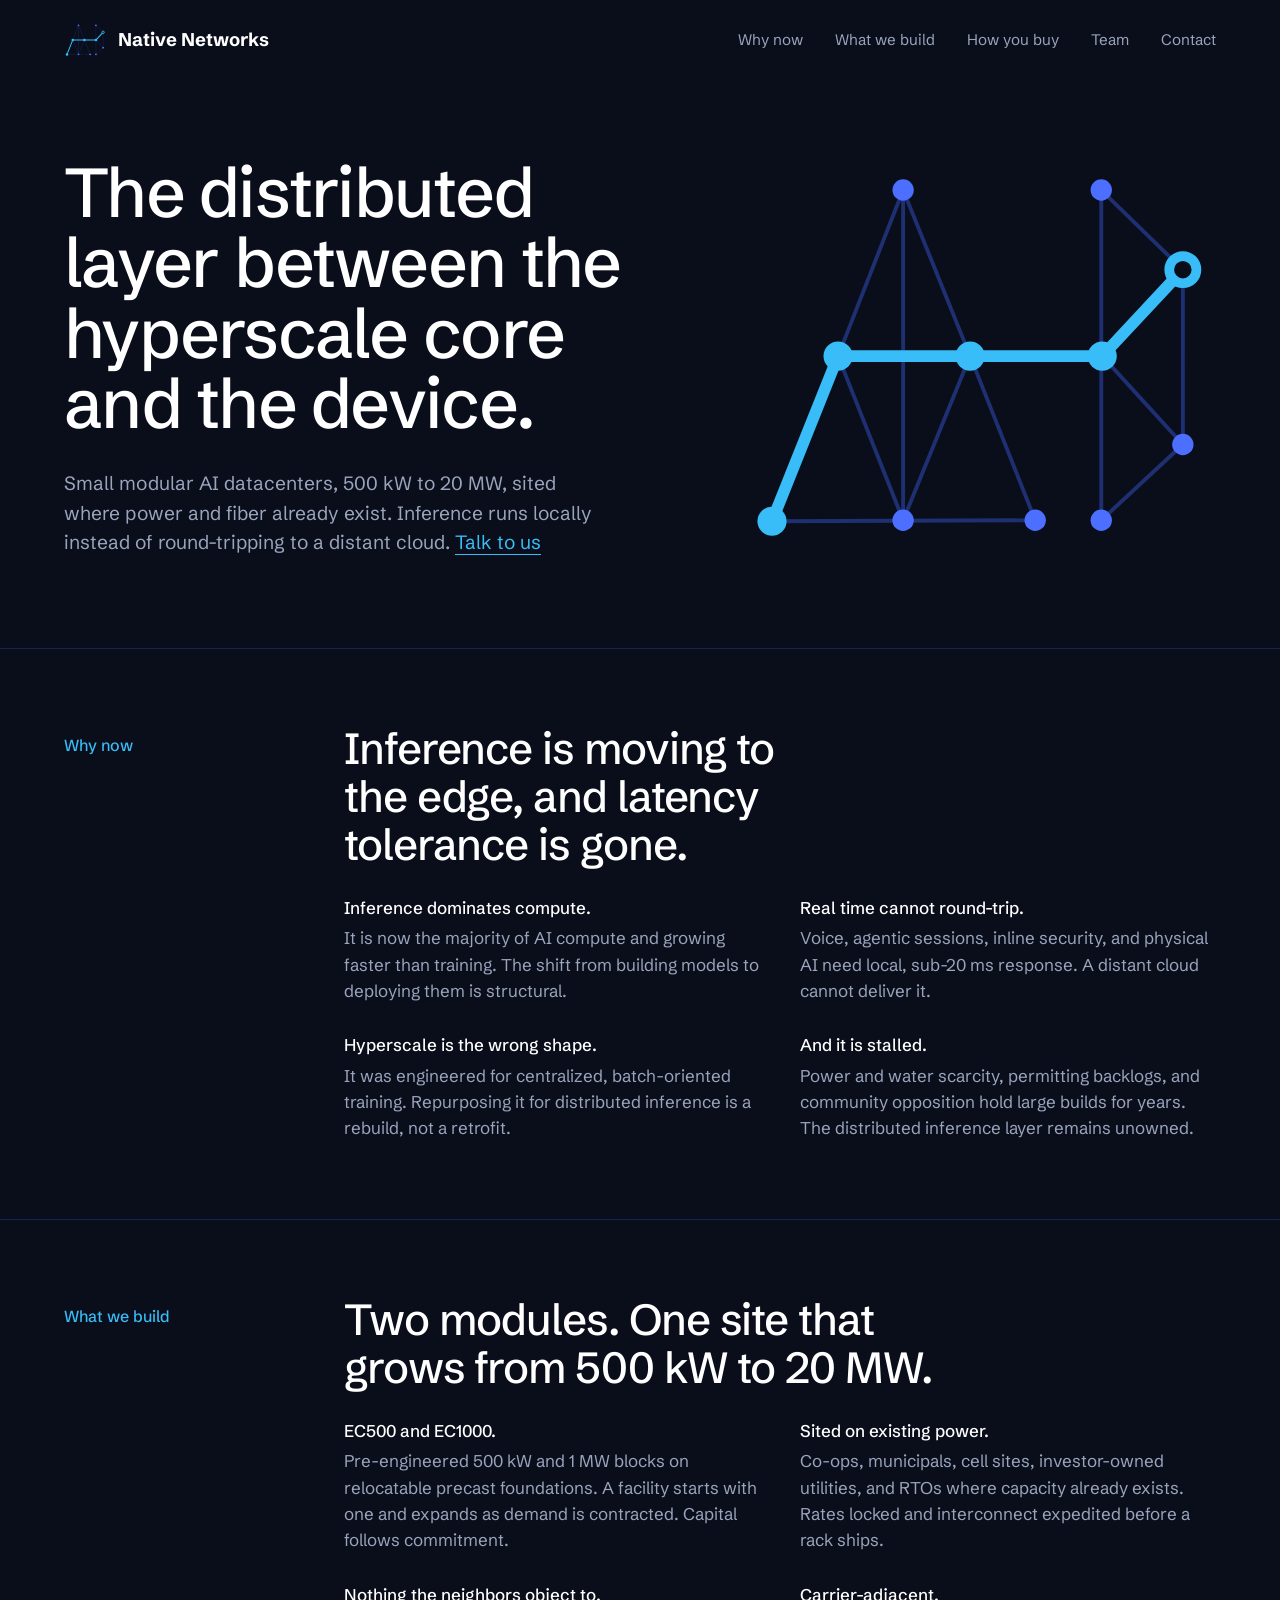
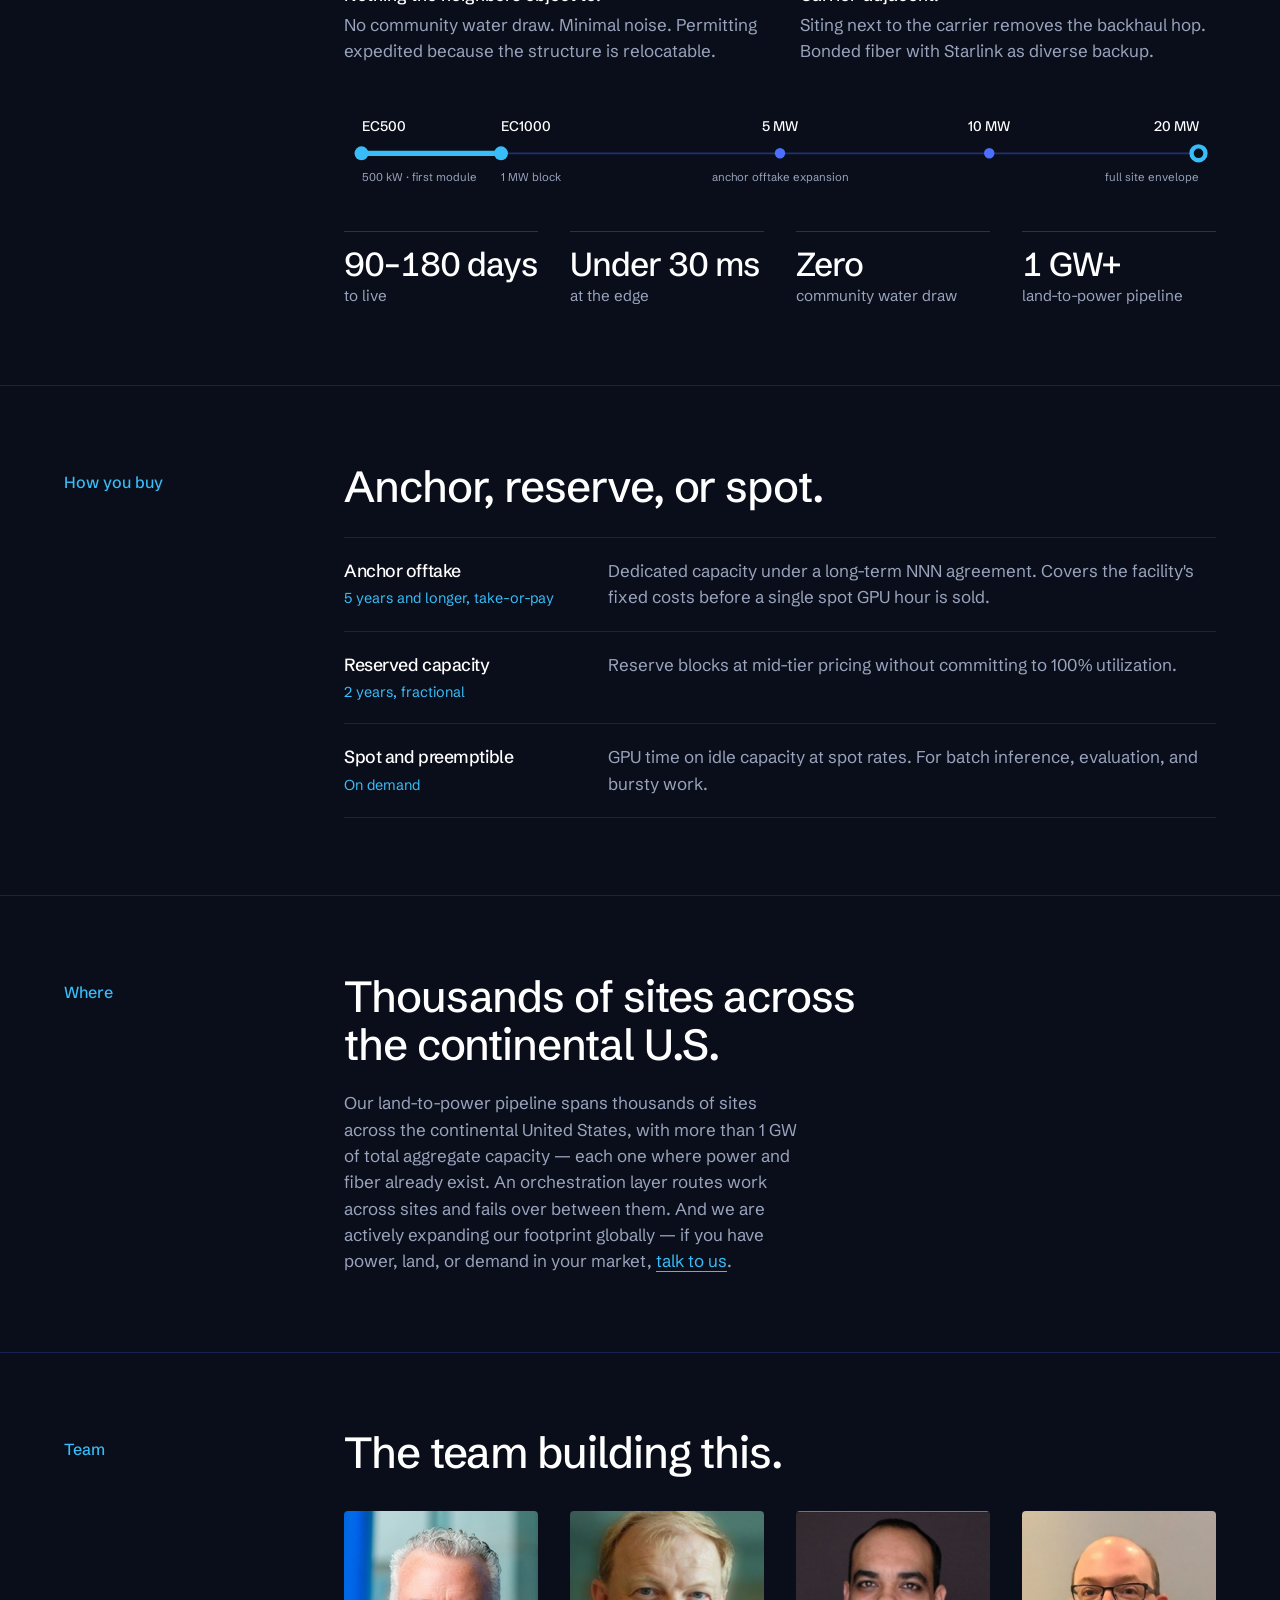
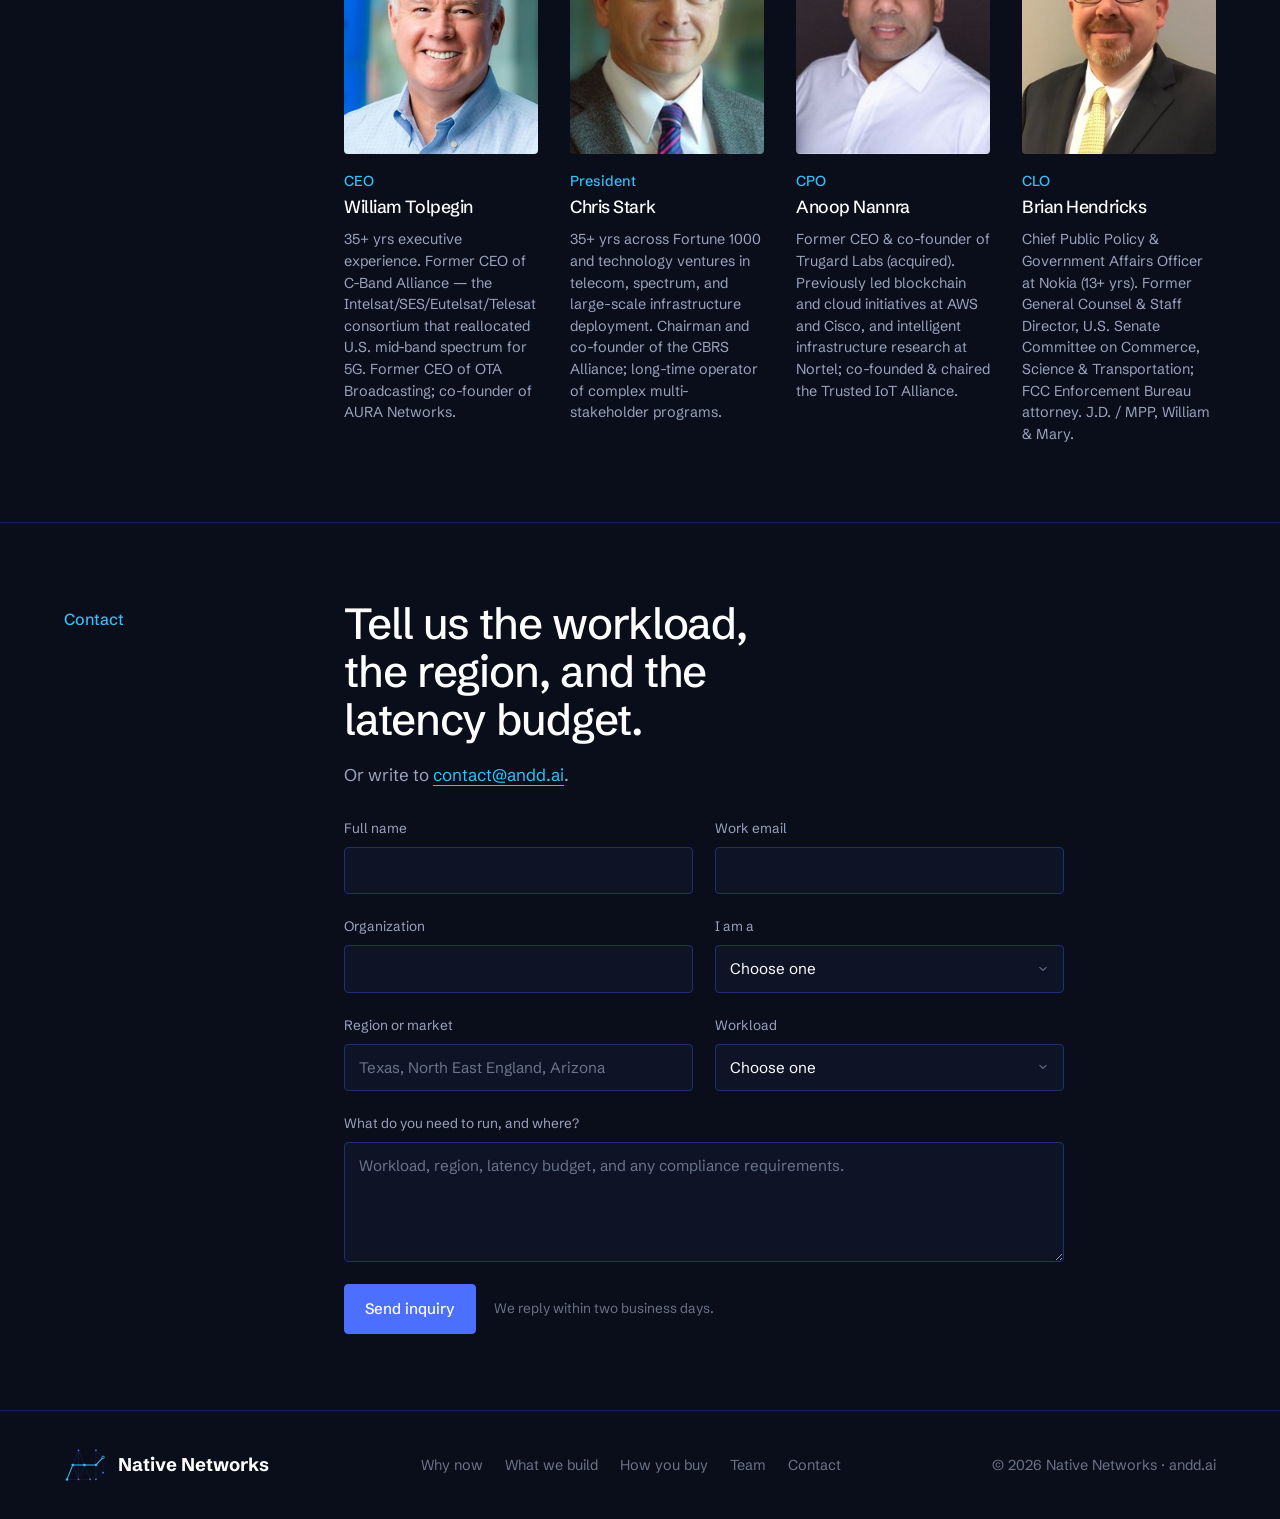
==== commit dd0c6909: "Rebrand homepage to Native Networks (Mesh direction) Replace the ANDD homepage with the approved Mes" ====
--- a/index.html
+++ b/index.html
@@ -3,852 +3,361 @@
 <head>
 <meta charset="UTF-8">
 <meta name="viewport" content="width=device-width, initial-scale=1">
-<title>ANDD — AI-Native Distributed Datacenters</title>
-<meta name="description" content="ANDD is a mesh of AI-native edge datacenters across U.S. Opportunity Zones — distributed, sovereign, and self-routing. Put compute where the signal starts.">
+<title>Native Networks — Distributed AI Datacenters</title>
+<meta name="description" content="Native Networks builds and operates small modular AI datacenters, 500 kW to 20 MW, sited where power and fiber already exist. Inference runs locally instead of round-tripping to a distant cloud.">
 <link rel="canonical" href="https://www.andd.ai/">
-<meta name="theme-color" content="#060912">
+<meta name="theme-color" content="#0A0E1A">
 <link rel="icon" href="/favicon.svg" type="image/svg+xml">
 <!-- Open Graph -->
 <meta property="og:type" content="website">
-<meta property="og:site_name" content="ANDD">
+<meta property="og:site_name" content="Native Networks">
 <meta property="og:url" content="https://www.andd.ai/">
-<meta property="og:title" content="ANDD — AI-Native Distributed Datacenters">
-<meta property="og:description" content="A mesh of AI-native edge datacenters across U.S. Opportunity Zones — distributed, sovereign, and self-routing. Put compute where the signal starts.">
-<meta property="og:image" content="https://www.andd.ai/andd.png">
+<meta property="og:title" content="Native Networks — Distributed AI Datacenters">
+<meta property="og:description" content="Small modular AI datacenters, 500 kW to 20 MW, sited where power and fiber already exist. The distributed layer between the hyperscale core and the device.">
+<meta property="og:image" content="https://www.andd.ai/og.png">
 <!-- Twitter -->
 <meta name="twitter:card" content="summary_large_image">
-<meta name="twitter:title" content="ANDD — AI-Native Distributed Datacenters">
-<meta name="twitter:description" content="A mesh of AI-native edge datacenters across U.S. Opportunity Zones — distributed, sovereign, and self-routing.">
-<meta name="twitter:image" content="https://www.andd.ai/andd.png">
-<script>
-  // Set theme BEFORE paint to avoid a flash. Default = dark.
-  (function(){
-    try {
-      const saved = localStorage.getItem('andd-theme');
-      if (saved === 'light') document.documentElement.setAttribute('data-theme', 'light');
-    } catch(e){}
-  })();
-</script>
-<link rel="preconnect" href="https://fonts.googleapis.com">
-<link rel="preconnect" href="https://fonts.gstatic.com" crossorigin>
-<link href="https://fonts.googleapis.com/css2?family=Space+Grotesk:wght@300;400;500;600&family=Inter:wght@300;400;500;600&family=JetBrains+Mono:wght@400;500&display=swap" rel="stylesheet">
-<link rel="stylesheet" href="shared/system.css?v=4">
+<meta name="twitter:title" content="Native Networks — Distributed AI Datacenters">
+<meta name="twitter:description" content="Small modular AI datacenters, 500 kW to 20 MW, sited where power and fiber already exist.">
+<meta name="twitter:image" content="https://www.andd.ai/og.png">
+<link rel="preconnect" href="https://fonts.googleapis.com"><link rel="preconnect" href="https://fonts.gstatic.com" crossorigin>
+<link href="https://fonts.googleapis.com/css2?family=Schibsted+Grotesk:ital,wght@0,400;0,500;0,600;0,700;1,400&display=swap" rel="stylesheet">
+
 <style>
-  /* Inline light-theme fallback to guarantee it wins over any cached CSS */
-  html[data-theme="light"] {
-    --bg: #f5f2ea; --bg-1: #eae6db; --bg-2: #ddd6c4;
-    --surface: #ffffff; --surface-hi: #f0ece1;
-    --line: rgba(20,40,80,0.10); --line-hi: rgba(20,40,80,0.22); --line-hot: rgba(10,100,160,0.45);
-    --ink-0: #0a1224; --ink-1: #22304a; --ink-2: #55637d; --ink-3: #8691a8;
-    --cyan: #0f7a9a; --cyan-dim: #0a5570;
-    --amber: #c27020; --amber-dim: #8d4a0f;
-    --violet: #6041c7; --lime: #3d7a2c; --rose: #c43a55;
-    --glow-cyan: rgba(15,122,154,0.18);
-  }
+:root {
+  --bg: #0A0E1A; --surface: #0E1426;
+  --line: #1E2F72; --line-soft: #172250;
+  --indigo: #4C6FFF; --indigo-hi: #6383FF; --sky: #38BDF8; --navy: #1E2F72;
+  --ink-0: #FFFFFF; --ink-1: #C8CEE0; --ink-2: #9AA4BD; --ink-3: #6B7488;
+  --radius: 4px; --font: 'Schibsted Grotesk', 'Helvetica Neue', Arial, sans-serif;
+}
+* { box-sizing: border-box; }
+html { scroll-behavior: smooth; }
+body { margin: 0; background: var(--bg); color: var(--ink-1); font-family: var(--font); font-size: 17px; line-height: 1.55; -webkit-font-smoothing: antialiased; }
+a { color: inherit; text-decoration: none; }
+h1, h2, h3 { color: var(--ink-0); margin: 0; font-weight: 500; letter-spacing: -0.025em; text-wrap: balance; }
+p { margin: 0; }
+.wrap { width: min(1240px, calc(100% - 2 * clamp(1.25rem, 5vw, 4rem))); margin-inline: auto; }
+
+.nav .wrap { display: flex; align-items: center; justify-content: space-between; height: 80px; }
+.logo { display: inline-flex; align-items: center; gap: 12px; }
+.logo .mark { width: 42px; height: 36px; }
+.wordmark { font-weight: 700; font-size: 1.15rem; color: var(--ink-0); white-space: nowrap; }
+.nav-links { display: flex; gap: 32px; font-size: 0.95rem; color: var(--ink-2); }
+.nav-links a:hover { color: var(--ink-0); }
+
+.hero { padding: clamp(2rem, 6vw, 5rem) 0 clamp(3rem, 7vw, 6rem); }
+.hero .wrap { display: grid; grid-template-columns: minmax(0, 1fr) minmax(280px, 0.8fr); gap: clamp(2rem, 6vw, 6rem); align-items: center; }
+.hero h1 { font-size: clamp(2.6rem, 5.4vw, 4.8rem); line-height: 1.02; max-width: 13ch; }
+.hero .dek { margin-top: 30px; font-size: 1.2rem; color: var(--ink-2); max-width: 44ch; }
+.hero .dek a { color: var(--sky); border-bottom: 1px solid currentColor; }
+.hero-mark { width: 100%; max-width: 540px; margin-inline: auto; }
+.hero-mark .mark { width: 100%; height: auto; display: block; }
+.hero-mark .signal.draw { stroke-dasharray: 320; stroke-dashoffset: 320; animation: draw 1.4s cubic-bezier(.4,0,.2,1) 0.2s forwards; }
+@keyframes draw { to { stroke-dashoffset: 0; } }
+@media (prefers-reduced-motion: reduce) { .hero-mark .signal.draw { animation: none; stroke-dashoffset: 0; } }
+
+.rule { border: 0; border-top: 1px solid var(--line-soft); margin: 0; }
+.row { display: grid; grid-template-columns: 240px minmax(0, 1fr); gap: 40px; padding: clamp(3rem, 6vw, 5.5rem) 0; }
+.row .k { color: var(--sky); font-size: 1rem; font-weight: 500; padding-top: 0.45em; }
+.row h2 { font-size: clamp(1.8rem, 3.4vw, 2.9rem); line-height: 1.1; max-width: 22ch; }
+.row .body { margin-top: 26px; display: grid; grid-template-columns: repeat(2, minmax(0, 1fr)); gap: 28px 40px; }
+.row .body p { color: var(--ink-2); max-width: 46ch; }
+.row .body p b { color: var(--ink-0); font-weight: 500; display: block; margin-bottom: 4px; }
+.row .body.one { grid-template-columns: minmax(0, 1fr); }
+
+/* Numbers as type, not tiles */
+.numbers { display: grid; grid-template-columns: repeat(4, 1fr); gap: 32px; margin-top: 34px; }
+.numbers div { border-top: 1px solid var(--line); padding-top: 14px; }
+.numbers b { display: block; color: var(--ink-0); font-size: clamp(1.6rem, 2.6vw, 2.2rem); font-weight: 500; letter-spacing: -0.03em; line-height: 1.1; font-variant-numeric: tabular-nums; }
+.numbers span { color: var(--ink-2); font-size: 0.95rem; }
+
+/* Scale rail: EC500 -> EC1000 -> 20 MW */
+.rail { margin-top: 36px; }
+.rail svg { width: 100%; height: auto; display: block; overflow: visible; }
+.rail text { font-family: var(--font); fill: var(--ink-2); font-size: 13px; }
+.rail text.big { fill: var(--ink-0); font-size: 16px; font-weight: 500; }
+
+.tiers { display: grid; gap: 0; margin-top: 26px; }
+.tier { display: grid; grid-template-columns: 240px 1fr; gap: 24px; padding: 20px 0; border-top: 1px solid var(--line-soft); }
+.tier:last-child { border-bottom: 1px solid var(--line-soft); }
+.tier h3 { font-size: 1.1rem; font-weight: 500; }
+.tier .term { color: var(--sky); font-size: 0.9rem; display: block; margin-top: 2px; }
+.tier p { color: var(--ink-2); max-width: 60ch; }
+
+.team-grid { display: grid; grid-template-columns: repeat(4, minmax(0, 1fr)); gap: 36px 32px; margin-top: 34px; }
+.member img { width: 100%; aspect-ratio: 4 / 5; object-fit: cover; border-radius: var(--radius); display: block; }
+.member .role { display: block; color: var(--sky); font-size: 0.9rem; font-weight: 500; margin-top: 16px; }
+.member h3 { font-size: 1.1rem; font-weight: 500; margin-top: 2px; }
+.member p { color: var(--ink-2); font-size: 0.9rem; line-height: 1.5; margin-top: 8px; }
+
+.contact-wrap { max-width: 720px; }
+.contact-wrap .mail { color: var(--sky); border-bottom: 1px solid currentColor; }
+.contact-wrap .lead-form { margin-top: 30px; }
+
+footer .wrap { display: flex; justify-content: space-between; align-items: center; gap: 20px; flex-wrap: wrap; padding: 36px 0; color: var(--ink-3); font-size: 0.9rem; }
+footer nav { display: flex; gap: 22px; }
+footer nav a:hover { color: var(--ink-0); }
+
+.lead-form { display: grid; gap: 22px; }
+.lead-form .frow { display: grid; grid-template-columns: 1fr 1fr; gap: 22px; }
+.field { display: flex; flex-direction: column; gap: 8px; min-width: 0; }
+.field.full { grid-column: 1 / -1; }
+.field label { font-size: 0.85rem; color: var(--ink-2); }
+.field input, .field select, .field textarea {
+  width: 100%; background: var(--surface); border: 1px solid var(--line); border-radius: var(--radius);
+  color: var(--ink-0); font: inherit; font-size: 0.95rem; line-height: 1.4; padding: 12px 14px;
+  transition: border-color 160ms;
+}
+.field input::placeholder, .field textarea::placeholder { color: var(--ink-3); }
+.field textarea { resize: vertical; min-height: 120px; }
+.field input:focus, .field select:focus, .field textarea:focus { outline: none; border-color: var(--sky); }
+.field select { appearance: none; -webkit-appearance: none; cursor: pointer; padding-right: 38px;
+  background-image: url("data:image/svg+xml,%3Csvg xmlns='http://www.w3.org/2000/svg' width='12' height='12' viewBox='0 0 24 24' fill='none' stroke='%239AA4BD' stroke-width='2' stroke-linecap='round' stroke-linejoin='round'%3E%3Cpath d='M6 9l6 6 6-6'/%3E%3C/svg%3E");
+  background-repeat: no-repeat; background-position: right 14px center; }
+.lead-form .actions { display: flex; align-items: center; gap: 18px; flex-wrap: wrap; }
+.lead-form .privacy { font-size: 0.85rem; color: var(--ink-3); }
+.lead-form .hp { position: absolute; left: -9999px; width: 1px; height: 1px; opacity: 0; pointer-events: none; }
+.form-sink { display: none; }
+.form-success { border: 1px solid var(--line); border-radius: var(--radius); padding: 28px 30px; }
+.form-success h3 { margin: 0 0 6px; font-size: 1.3rem; color: var(--ink-0); }
+.form-success p { margin: 0; color: var(--ink-2); }
+.btn { display: inline-flex; align-items: center; gap: 8px; padding: 12px 20px; border-radius: var(--radius); border: 1px solid var(--line); color: var(--ink-0); font: inherit; font-weight: 500; font-size: 0.95rem; cursor: pointer; background: transparent; transition: border-color 160ms, background 160ms; }
+.btn:hover { border-color: var(--sky); }
+.btn-primary { background: var(--indigo); border-color: var(--indigo); color: #fff; }
+.btn-primary:hover { background: var(--indigo-hi); border-color: var(--indigo-hi); }
+:focus-visible { outline: 2px solid var(--sky); outline-offset: 3px; }
+@media (max-width: 640px) { .lead-form .frow { grid-template-columns: 1fr; } }
+@media (prefers-reduced-motion: reduce) { *, *::before, *::after { animation: none !important; transition: none !important; } }
+
+@media (max-width: 900px) {
+  .nav-links { display: none; }
+  .hero .wrap { grid-template-columns: 1fr; }
+  .hero-mark { max-width: 360px; margin: 0; }
+  .row { grid-template-columns: 1fr; gap: 14px; }
+  .row .body, .numbers { grid-template-columns: 1fr 1fr; }
+  .team-grid { grid-template-columns: 1fr 1fr; }
+  .tier { grid-template-columns: 1fr; gap: 6px; }
+}
+@media (max-width: 560px) { .row .body, .numbers, .team-grid { grid-template-columns: 1fr; } }
 </style>
-<style>
-  /* Direction B — Fabric: abstract 3D mesh sphere. More editorial & typographic. */
-
-  :root { --bg: #050810; --bg-1: #070b16; }
-  [data-theme="light"] { --bg: #f5f2ea; --bg-1: #eae6db; }
-
-  /* NAV */
-  .nav { position: fixed; top: 0; left: 0; right: 0; z-index: 100; -webkit-backdrop-filter: blur(18px); backdrop-filter: blur(18px); background: rgba(5, 8, 16, 0.55); border-bottom: 1px solid var(--line); }
-  [data-theme="light"] .nav { background: rgba(245, 242, 234, 0.75); }
-  .nav-row { display: flex; align-items: center; justify-content: space-between; height: 64px; }
-  .nav-mid { display: flex; gap: 28px; }
-  .nav-mid a { font-family: var(--font-display); font-size: 13px; color: var(--ink-2); transition: color 160ms; }
-  .nav-mid a:hover, .nav-mid a.on { color: var(--ink-0); }
-
-  /* HERO: left headline, right rotatable 3D mesh */
-  .hero { min-height: 100vh; padding-top: 64px; position: relative; overflow: hidden; display: grid; grid-template-rows: 1fr auto; }
-  .hero-bg {
-    position: absolute; inset: 0; pointer-events: none;
-    background:
-      radial-gradient(ellipse 55% 45% at 72% 45%, rgba(94, 227, 255, 0.14), transparent 70%),
-      radial-gradient(ellipse 40% 40% at 20% 85%, rgba(163, 136, 255, 0.06), transparent 70%);
-  }
-  [data-theme="light"] .hero-bg {
-    background:
-      radial-gradient(ellipse 55% 45% at 72% 45%, rgba(15, 122, 154, 0.10), transparent 70%),
-      radial-gradient(ellipse 40% 40% at 20% 85%, rgba(96, 65, 199, 0.05), transparent 70%);
-  }
-  .hero-inner { position: relative; max-width: 1600px; margin: 0 auto; width: 100%; padding: 0 clamp(1.25rem, 3vw, 3rem); display: grid; grid-template-columns: minmax(440px, 1fr) minmax(500px, 1.1fr); gap: 48px; align-items: center; }
-  .hero-left { padding: clamp(3rem, 6vh, 6rem) 0; }
-  .hero-left .pre { display: flex; align-items: center; gap: 12px; margin-bottom: 36px; }
-  .hero-left .pre .dot { width: 8px; height: 8px; background: var(--lime); border-radius: 50%; box-shadow: 0 0 12px var(--lime); }
-  .hero-left .pre .tx { font-family: var(--font-mono); font-size: 11px; color: var(--ink-2); letter-spacing: 0.16em; text-transform: uppercase; }
-  .hero-left h1 { font-size: clamp(2.8rem, 5.8vw, 5.4rem); line-height: 1; letter-spacing: -0.03em; margin-bottom: 32px; }
-  .hero-left h1 .glow { color: var(--cyan); text-shadow: 0 0 40px var(--glow-cyan); }
-  .hero-left h1 .sub { display: block; color: var(--ink-2); font-weight: 300; letter-spacing: -0.01em; margin-top: 14px; font-size: 0.46em; line-height: 1.3; max-width: 22ch; }
-  .hero-left .dek { font-size: 1.1rem; color: var(--ink-1); max-width: 46ch; margin-bottom: 40px; font-weight: 300; }
-  .hero-left .hero-cta { display: flex; gap: 10px; margin-bottom: 48px; }
-
-  .hero-right { position: relative; aspect-ratio: 1/1; max-height: 82vh; display: flex; align-items: center; justify-content: center; }
-  .mesh-stage { width: 100%; height: 100%; position: relative; cursor: grab; }
-  .mesh-stage:active { cursor: grabbing; }
-  .mesh-stage svg { width: 100%; height: 100%; overflow: visible; }
-  .mesh-stage svg .nucleus-near, .mesh-stage svg .nucleus-far { stop-color: var(--cyan); }
-  .mesh-hint { position: absolute; bottom: 12px; left: 12px; font-family: var(--font-mono); font-size: 10px; letter-spacing: 0.08em; color: var(--ink-3); text-transform: uppercase; }
-
-  /* Below-the-fold bar with quick stats */
-  .hero-bar {
-    position: relative; max-width: 1600px; margin: 0 auto; width: 100%;
-    padding: 0 clamp(1.25rem, 3vw, 3rem);
-  }
-  .hero-bar .inner {
-    display: grid; grid-template-columns: repeat(6, 1fr); gap: 1px;
-    background: var(--line);
-    border-top: 1px solid var(--line); border-bottom: 1px solid var(--line);
-  }
-  .hero-bar .s { background: var(--bg); padding: 22px 20px; }
-  .hero-bar .k { font-family: var(--font-mono); font-size: 10px; color: var(--ink-3); letter-spacing: 0.12em; text-transform: uppercase; margin-bottom: 6px; }
-  .hero-bar .v { font-family: var(--font-display); font-size: 1.4rem; color: var(--ink-0); letter-spacing: -0.02em; }
-  .hero-bar .v .u { font-size: 0.55em; color: var(--ink-2); margin-left: 4px; }
-
-  /* MANIFESTO band */
-  .manifesto { padding: calc(var(--pad-section) * 1.1) 0; border-top: 1px solid var(--line); }
-  .manifesto-grid { display: grid; grid-template-columns: 1fr 2fr; gap: 80px; align-items: start; }
-  .manifesto .lbl { font-family: var(--font-mono); font-size: 22px; color: var(--cyan); letter-spacing: 0.14em; text-transform: uppercase; padding-top: 14px; border-top: 1px solid var(--line-hi); }
-  .manifesto blockquote { font-family: var(--font-display); font-size: clamp(1.6rem, 2.6vw, 2.6rem); line-height: 1.15; color: var(--ink-0); font-weight: 400; letter-spacing: -0.02em; max-width: 26ch; }
-  .manifesto blockquote .dim { color: var(--ink-2); }
-  .manifesto blockquote .hl { color: var(--cyan); }
-
-  /* LAYERS — vertical stack, full bleed */
-  .layers { padding: var(--pad-section) 0; border-top: 1px solid var(--line); background: var(--bg-1); }
-  .sec-head { max-width: 880px; margin-bottom: 64px; }
-  .sec-head .eyebrow { margin-bottom: 16px; display: inline-block; font-size: 22px; letter-spacing: 0.14em; }
-  .sec-head h2 { margin-bottom: 16px; }
-  .sec-head p { color: var(--ink-2); font-size: 1.05rem; max-width: 60ch; }
-
-  .layer-rows { border-top: 1px solid var(--line); }
-  .layer-row {
-    display: grid; grid-template-columns: 80px 1fr 1.3fr 200px;
-    gap: 40px; align-items: center;
-    padding: 44px 0;
-    border-bottom: 1px solid var(--line);
-    transition: background 240ms;
-  }
-  .layer-row:hover { background: color-mix(in srgb, var(--cyan) 4%, transparent); }
-  .layer-row .idx { font-family: var(--font-mono); font-size: 1.8rem; color: var(--cyan); letter-spacing: -0.02em; font-weight: 500; }
-  .layer-row .ttl h3 { font-size: 1.6rem; margin-bottom: 6px; }
-  .layer-row .ttl .k { font-family: var(--font-mono); font-size: 10px; color: var(--ink-3); letter-spacing: 0.12em; text-transform: uppercase; }
-  .layer-row .desc { color: var(--ink-1); font-size: 0.98rem; max-width: 52ch; }
-  .layer-row .specs { display: flex; flex-direction: column; gap: 6px; font-family: var(--font-mono); font-size: 10px; color: var(--ink-2); letter-spacing: 0.06em; text-transform: uppercase; text-align: right; }
-  .layer-row .specs b { color: var(--ink-0); font-weight: 500; }
-
-  /* USES — grid of industry tiles with glowing mini-vis */
-  .uses { padding: var(--pad-section) 0; border-top: 1px solid var(--line); }
-  .use-grid { display: grid; grid-template-columns: repeat(4, 1fr); gap: 1px; background: var(--line); border: 1px solid var(--line); }
-  .use-tile {
-    position: relative; background: var(--bg); padding: 32px 28px 28px; min-height: 320px; display: flex; flex-direction: column;
-    overflow: hidden; transition: background 240ms; cursor: default;
-  }
-  .use-tile::before { content:''; position: absolute; inset: 0; background: radial-gradient(ellipse 80% 60% at 80% 100%, currentColor 0%, transparent 60%); opacity: 0.14; pointer-events: none; transition: opacity 240ms; }
-  .use-tile:hover::before { opacity: 0.28; }
-  .use-tile .idx { font-family: var(--font-mono); font-size: 10px; color: currentColor; letter-spacing: 0.16em; margin-bottom: 16px; }
-  [data-theme="light"] .use-tile .idx { color: var(--ink-1); }
-  [data-theme="light"] .use-tile .facts { color: var(--ink-1); border-top-color: var(--line-hi); }
-  [data-theme="light"] .use-tile .facts .f b { color: var(--ink-0); }
-  [data-theme="light"] .use-tile::before { opacity: 0.08; }
-  [data-theme="light"] .use-tile:hover::before { opacity: 0.18; }
-  .use-tile h3 { color: var(--ink-0); font-size: 1.25rem; margin-bottom: 10px; }
-  .use-tile .desc { color: var(--ink-2); font-size: 0.9rem; flex: 1; margin-bottom: 16px; }
-  .use-tile .facts { display: flex; flex-direction: column; gap: 6px; font-family: var(--font-mono); font-size: 10px; color: var(--ink-2); letter-spacing: 0.04em; border-top: 1px dashed var(--line); padding-top: 12px; }
-  .use-tile .facts .f { display: flex; justify-content: space-between; }
-  .use-tile .facts .f b { color: currentColor; font-weight: 500; }
-  .use-tile .vis { position: absolute; top: 20px; right: 20px; width: 60px; height: 60px; opacity: 0.8; }
-  .use-tile .vis svg { width: 100%; height: 100%; }
-
-  /* Theme toggle */
-  .theme-toggle {
-    width: 36px; height: 36px;
-    display: inline-flex; align-items: center; justify-content: center;
-    border: 1px solid var(--line-hi); border-radius: 999px;
-    background: transparent; color: var(--ink-1);
-    cursor: pointer; transition: background 160ms, border-color 160ms, color 160ms;
-    position: relative; overflow: hidden;
-  }
-  .theme-toggle:hover { border-color: var(--line-hot); color: var(--ink-0); }
-  .theme-toggle .ticon { position: absolute; inset: 0; display: flex; align-items: center; justify-content: center; transition: opacity 200ms, transform 280ms cubic-bezier(.5,1.6,.5,1); }
-  .theme-toggle .ticon svg { width: 16px; height: 16px; }
-  /* Dark by default: show moon */
-  .theme-toggle .ticon:not(.moon) { opacity: 0; transform: rotate(-40deg) scale(.7); }
-  .theme-toggle .ticon.moon { opacity: 1; transform: none; }
-  [data-theme="light"] .theme-toggle .ticon:not(.moon) { opacity: 1; transform: none; }
-  [data-theme="light"] .theme-toggle .ticon.moon { opacity: 0; transform: rotate(40deg) scale(.7); }
-
-  /* RESILIENCE — full-width graph */
-  .resilience { padding: var(--pad-section) 0; border-top: 1px solid var(--line); background: var(--bg-1); overflow: hidden; }
-  .res-stage { position: relative; aspect-ratio: 16/9; width: 100%; background: var(--bg); border: 1px solid var(--line); margin-top: 40px; overflow: hidden; }
-  .res-stage svg { width: 100%; height: 100%; display: block; }
-  .res-hud { position: absolute; top: 16px; left: 20px; display: flex; flex-direction: column; gap: 2px; font-family: var(--font-mono); font-size: 10px; letter-spacing: 0.08em; color: var(--ink-2); text-transform: uppercase; }
-  .res-hud b { color: var(--lime); }
-  .res-hud.alarm b { color: var(--rose); }
-  .res-hint { position: absolute; bottom: 16px; right: 20px; font-family: var(--font-mono); font-size: 10px; letter-spacing: 0.08em; color: var(--ink-3); text-transform: uppercase; }
-
-  /* CTA */
-  .cta { padding: var(--pad-section) 0 calc(var(--pad-section) * 1.4); border-top: 1px solid var(--line); text-align: center; }
-  .cta .eyebrow { margin-bottom: 24px; display: inline-block; font-size: 22px; letter-spacing: 0.14em; }
-  .cta h2 { margin-bottom: 18px; max-width: 22ch; margin-inline: auto; font-size: clamp(2.4rem, 4.2vw, 3.8rem); }
-  .cta p { color: var(--ink-2); font-size: 1.05rem; max-width: 50ch; margin: 0 auto 32px; }
-  .cta .ctas { display: flex; gap: 10px; justify-content: center; flex-wrap: wrap; }
-
-  /* LEAD FORM */
-  .lead-form { max-width: 680px; margin: 44px auto 0; text-align: left; display: grid; gap: 20px; }
-  .lead-form .frow { display: grid; grid-template-columns: 1fr 1fr; gap: 20px; }
-  .lead-form .field { display: flex; flex-direction: column; gap: 8px; min-width: 0; }
-  .lead-form .field.full { grid-column: 1 / -1; }
-  .lead-form label { font-family: var(--font-mono); font-size: 10px; letter-spacing: 0.14em; text-transform: uppercase; color: var(--ink-2); }
-  .lead-form label .req { color: var(--cyan); margin-left: 2px; }
-  .lead-form input, .lead-form select, .lead-form textarea {
-    width: 100%; background: var(--surface); border: 1px solid var(--line-hi); border-radius: var(--r-md);
-    color: var(--ink-0); font-family: var(--font-body); font-size: 0.95rem; line-height: 1.4;
-    padding: 12px 14px; transition: border-color 160ms, background 160ms;
-  }
-  .lead-form input::placeholder, .lead-form textarea::placeholder { color: var(--ink-3); }
-  .lead-form textarea { resize: vertical; min-height: 120px; }
-  .lead-form input:focus, .lead-form select:focus, .lead-form textarea:focus {
-    outline: none; border-color: var(--line-hot); background: var(--surface-hi);
-  }
-  .lead-form select {
-    appearance: none; -webkit-appearance: none; cursor: pointer; padding-right: 38px;
-    background-image: url("data:image/svg+xml,%3Csvg xmlns='http://www.w3.org/2000/svg' width='12' height='12' viewBox='0 0 24 24' fill='none' stroke='%238696b8' stroke-width='2' stroke-linecap='round' stroke-linejoin='round'%3E%3Cpath d='M6 9l6 6 6-6'/%3E%3C/svg%3E");
-    background-repeat: no-repeat; background-position: right 14px center;
-  }
-  .lead-form .actions { display: flex; align-items: center; gap: 18px; flex-wrap: wrap; margin-top: 4px; }
-  .lead-form .privacy { font-family: var(--font-mono); font-size: 10px; letter-spacing: 0.04em; color: var(--ink-3); max-width: 34ch; }
-  .lead-form .hp { position: absolute; left: -9999px; width: 1px; height: 1px; opacity: 0; pointer-events: none; }
-  .form-sink { display: none; }
-  .form-success {
-    display: none; max-width: 680px; margin: 44px auto 0; text-align: left;
-    background: var(--bg-1); border: 1px solid var(--line-hi); border-radius: var(--r-lg);
-    padding: 32px 34px;
-  }
-  .form-success .ok { font-family: var(--font-mono); font-size: 11px; letter-spacing: 0.14em; text-transform: uppercase; color: var(--lime); margin-bottom: 12px; }
-  .form-success h3 { font-size: 1.5rem; margin-bottom: 8px; }
-  .form-success p { color: var(--ink-2); font-size: 0.98rem; margin: 0; }
-  [data-theme="light"] .form-success { background: #fff; }
-
-  @media (max-width: 640px) {
-    .lead-form .frow { grid-template-columns: 1fr; }
-  }
-
-  footer { padding: 40px 0; border-top: 1px solid var(--line); }
-  .foot-row { display: flex; align-items: center; justify-content: space-between; flex-wrap: wrap; gap: 20px; }
-  .foot-row a { font-family: var(--font-mono); font-size: 11px; color: var(--ink-2); letter-spacing: 0.06em; text-transform: uppercase; }
-  .foot-row a:hover { color: var(--ink-0); }
-  .foot-row .cpy { font-family: var(--font-mono); font-size: 11px; color: var(--ink-3); letter-spacing: 0.06em; text-transform: uppercase; }
-  .fl { display: flex; gap: 24px; }
-
-  @media (max-width: 1040px) {
-    .hero-inner { grid-template-columns: 1fr; }
-    .hero-right { max-height: 60vh; }
-    .manifesto-grid, .layer-row { grid-template-columns: 1fr; gap: 16px; }
-    .layer-row .specs { text-align: left; flex-direction: row; gap: 20px; }
-    .use-grid { grid-template-columns: 1fr 1fr; }
-    .hero-bar .inner { grid-template-columns: repeat(3, 1fr); }
-  }
-
-  /* Phone portrait: collapse section-link row so wordmark + theme toggle + CTA stay on one line */
-  @media (max-width: 720px) {
-    .nav-mid { display: none; }
-    .nav-row { gap: 12px; }
-    .nav-row > div:last-child { flex-shrink: 0; }
-    .wm { font-size: 18px; }
-    .nav .btn-primary { padding: 8px 14px; font-size: 12px; }
-    .use-grid { grid-template-columns: 1fr; }
-    .hero-bar .inner { grid-template-columns: repeat(2, 1fr); }
-    .foot-row .fl { gap: 14px; flex-wrap: wrap; }
-  }
-</style>
+
 </head>
 <body>
-
-<nav class="nav">
-  <div class="container nav-row">
-    <span class="wm" id="nav-wm"></span>
-    <div class="nav-mid">
-      <a href="#fabric" class="on">Fabric</a>
-      <a href="#layers">Architecture</a>
-      <a href="#uses">Use Cases</a>
-      <a href="#resilience">Resilience</a>      <a href="#contact">Contact</a>
-    </div>
-    <div style="display:flex;align-items:center;gap:12px">
-      <button id="theme-toggle" class="theme-toggle" aria-label="Toggle light/dark theme" title="Toggle theme">
-        <span class="ticon"><svg viewBox="0 0 24 24" fill="none" stroke="currentColor" stroke-width="1.6" stroke-linecap="round" stroke-linejoin="round"><circle cx="12" cy="12" r="4"/><path d="M12 3v1.5M12 19.5V21M3 12h1.5M19.5 12H21M5.4 5.4l1.1 1.1M17.5 17.5l1.1 1.1M5.4 18.6l1.1-1.1M17.5 6.5l1.1-1.1"/></svg></span>
-        <span class="ticon moon"><svg viewBox="0 0 24 24" fill="none" stroke="currentColor" stroke-width="1.6" stroke-linecap="round" stroke-linejoin="round"><path d="M20 14.5A8.5 8.5 0 0 1 9.5 4a8.5 8.5 0 1 0 10.5 10.5z"/></svg></span>
-      </button>
-      <a href="#contact" class="btn btn-primary">Join Network</a>
-    </div>
-  </div>
-</nav>
-
-<section class="hero" id="fabric">
-  <div class="hero-bg"></div>
-  <div class="hero-inner">
-    <div class="hero-left">
-      <h1>The fabric <br>beneath the <span class="glow">next</span><br>internet.
-        <span class="sub">A mesh of AI-native edge datacenters — distributed, sovereign, self-routing.</span>
-      </h1>
-      <p class="dek">ANDD deploys hundreds of sub-20MW edge sites across Opportunity Zones. Every node peers with its neighbors, every workload finds the closest GPU, every dollar of compute lands in the community that hosts it.</p>
-      <div class="hero-cta">
-        <a href="#contact" class="btn btn-primary">Join the network →</a>
-        <a href="#layers" class="btn">Read the architecture</a>
-      </div>
-    </div>
-
-    <div class="hero-right">
-      <div class="mesh-stage" id="mesh-stage">
-        <svg viewBox="-200 -200 400 400" preserveAspectRatio="xMidYMid meet">
-          <defs>
-            <radialGradient id="nucleus" cx="50%" cy="50%" r="50%">
-              <stop offset="0%" class="nucleus-near" stop-opacity="0.35"/>
-              <stop offset="100%" class="nucleus-far" stop-opacity="0"/>
-            </radialGradient>
-            <filter id="glow" x="-50%" y="-50%" width="200%" height="200%">
-              <feGaussianBlur stdDeviation="2"/>
-              <feComponentTransfer><feFuncA type="linear" slope="1.8"/></feComponentTransfer>
-              <feComposite in2="SourceGraphic" operator="over"/>
-            </filter>
-          </defs>
-          <circle cx="0" cy="0" r="200" fill="url(#nucleus)"/>
-          <g id="mesh-sphere"></g>
-        </svg>
-        <div class="mesh-hint">↳ drag to rotate</div>
-      </div>
-    </div>
-  </div>
-
-</section>
-
-<section class="manifesto">
-  <div class="container manifesto-grid">
-    <div class="lbl">/ The thesis</div>
-    <blockquote>
-      <span class="dim">Fewer than thirty campuses in the U.S. run the country's AI, its markets, and its emergency comms.</span> That concentration is a <span class="hl">national vulnerability</span> — and an economic missed opportunity for every community that sits outside a 50-millisecond radius.
-    </blockquote>
-  </div>
-</section>
-
-<section class="layers" id="layers">
-  <div class="container">
-    <div class="sec-head">
-      <span class="eyebrow">/ architecture</span>
-      <h2>Four hardware domains. One programmable mesh.</h2>
-      <p>Each ANDD site is a configurable mix. The AI control plane decides the ratio — and rebalances it quarterly as demand shifts across the network.</p>
-    </div>
-
-    <div class="layer-rows">
-      <div class="layer-row">
-        <div class="idx">01</div>
-        <div class="ttl"><h3>Compute</h3><div class="k">// dense · general · 20-40kW per rack</div></div>
-        <div class="desc">High-density 1U/2U servers across ARM and x86. Carries the broad base of containerized workloads, APIs, databases, and CI/CD pipelines at every site.</div>
-        <div class="specs"><div>EPYC · Xeon · Altra <b></b></div><div>256GB – 1TB DDR5 <b></b></div><div>20–40 <b>kW/rack</b></div></div>
-      </div>
-      <div class="layer-row">
-        <div class="idx">02</div>
-        <div class="ttl"><h3>Storage</h3><div class="k">// erasure-coded · cross-site · 11 nines</div></div>
-        <div class="desc">NVMe hot tier plus QLC warm tier, chunked and spread across ≥3 geographically distinct sites. No single node ever holds a complete copy of your data.</div>
-        <div class="specs"><div>Hot <b>100 – 500 TB</b></div><div>Warm <b>0.5 – 2 PB</b></div><div>Durability <b>11 nines</b></div></div>
-      </div>
-      <div class="layer-row">
-        <div class="idx">03</div>
-        <div class="ttl"><h3>Connectivity</h3><div class="k">// carrier-neutral · micro-IXP · gov-capable</div></div>
-        <div class="desc">Each site is a miniature exchange point. Direct peering with regional ISPs, CDNs, and cloud on-ramps.</div>
-        <div class="specs"><div>Internal <b>100 / 400 GbE</b></div><div>Backhaul <b>10 – 100 Gbps</b></div><div>Redundant <b>fiber · 5G · LEO</b></div></div>
-      </div>
-      <div class="layer-row">
-        <div class="idx">04</div>
-        <div class="ttl"><h3>AI Hardware</h3><div class="k">// silicon-agnostic · Grace Blackwell today</div></div>
-        <div class="desc">Silicon-agnostic by design. ANDD runs NVIDIA Grace Blackwell–class accelerators today and keeps complete flexibility to deploy alternative silicon — AMD Instinct, inference-specific accelerators, or custom ASICs — as those products mature. Direct liquid cooling is standard for accelerator racks.</div>
-        <div class="specs"><div>Today <b>NVIDIA Grace Blackwell</b></div><div>Roadmap <b>AMD · ASIC · custom</b></div><div>Cooling <b>DLC + immersion</b></div></div>
-      </div>
-    </div>
-  </div>
-</section>
-
-<section class="uses" id="uses">
-  <div class="container">
-    <div class="sec-head">
-      <span class="eyebrow">/ served domains</span>
-      <h2>Eight domains where the round-trip is the problem.</h2>
-      <p>Every tile is a customer profile — latency budget, compliance posture, and hardware mix all pre-scoped.</p>
-    </div>
-    <div class="use-grid" id="use-grid"></div>
-  </div>
-</section>
-
-<section class="resilience" id="resilience">
-  <div class="container">
-    <div class="sec-head">
-      <span class="eyebrow">/ resilience</span>
-      <h2>A graph, not a spoke.</h2>
-      <p>Every edge node peers with its neighbors and at least two hubs. Watch the mesh re-route in real time as nodes drop and rejoin.</p>
-    </div>
-    <div class="res-stage" id="res-stage">
-      <div class="res-hud" id="res-hud">
-        <div>// LIVE SIM</div>
-        <div>nodes online: <b id="res-alive">18</b>/18</div>
-        <div>routes healthy: <b id="res-routes">6</b>/6</div>
-      </div>
-      <div class="res-hint">↳ click any node to toggle it offline</div>
-    </div>
-  </div>
-</section>
-
-<section class="cta" id="contact">
-  <div class="container">
-    <span class="eyebrow">/ join</span>
-    <h2>Put compute where the signal starts.</h2>
-    <p>Whether you're a carrier, a DePIN project, a county CIO, or an AI model provider — tell us the workload, region and SLO. We'll come back with a site plan.</p>
-
-    <!-- Lead form → Google Forms backend (form 1FAIpQLSfHtd4u5kRASwOWJgg4-gr2M3eRRhZLNxL5clJcXSxOrmuCtw).
-         Responses land in the linked Sheet; enable response-email notifications to reach contact@andd.ai. -->
-    <form id="lead-form" class="lead-form" action="https://docs.google.com/forms/d/e/1FAIpQLSfHtd4u5kRASwOWJgg4-gr2M3eRRhZLNxL5clJcXSxOrmuCtw/formResponse" method="POST" target="andd-form-sink" novalidate>
-      <div class="frow">
-        <div class="field">
-          <label for="lf-name">Full name <span class="req">*</span></label>
-          <input id="lf-name" name="entry.761505288" type="text" autocomplete="name" required placeholder="Jane Rivera">
-        </div>
-        <div class="field">
-          <label for="lf-email">Work email <span class="req">*</span></label>
-          <input id="lf-email" name="entry.906364280" type="email" autocomplete="email" required placeholder="jane@company.com">
-        </div>
-      </div>
-      <div class="frow">
-        <div class="field">
-          <label for="lf-org">Organization</label>
-          <input id="lf-org" name="entry.528269525" type="text" autocomplete="organization" placeholder="Company / agency">
-        </div>
-        <div class="field">
-          <label for="lf-audience">I am a <span class="req">*</span></label>
-          <select id="lf-audience" name="entry.445405568" required>
-            <option value="" selected disabled>Select one…</option>
-            <option>Customer</option>
-            <option>Partner</option>
-            <option>Developer</option>
-            <option>Investor</option>
-          </select>
-        </div>
-      </div>
-      <div class="frow">
-        <div class="field">
-          <label for="lf-region">Region / market</label>
-          <input id="lf-region" name="entry.936819366" type="text" placeholder="e.g. Pacific NW, Texas, Mid-Atlantic">
-        </div>
-        <div class="field">
-          <label for="lf-workload">Workload / use case</label>
-          <select id="lf-workload" name="entry.496908603">
-            <option value="" selected disabled>Select one…</option>
-            <option>AI inference</option>
-            <option>Public safety</option>
-            <option>Mobility &amp; V2X</option>
-            <option>Power &amp; Utilities</option>
-            <option>Healthcare</option>
-            <option>DePIN / validators</option>
-            <option>Smart city</option>
-            <option>Other</option>
-          </select>
-        </div>
-      </div>
-      <div class="field full">
-        <label for="lf-message">What are you looking to do? <span class="req">*</span></label>
-        <textarea id="lf-message" name="entry.1983684791" required placeholder="Tell us the workload, region, and any latency or compliance requirements (SLO, HIPAA, CJIS, FedRAMP…)."></textarea>
-      </div>
-      <!-- Google Forms plumbing: emailAddress is required because the form collects email (responder input); set from Work email on submit. -->
-      <input type="hidden" name="emailAddress" value="">
-      <input type="hidden" name="fvv" value="1">
-      <input type="hidden" name="pageHistory" value="0">
-      <input class="hp" type="text" name="_gotcha" tabindex="-1" autocomplete="off" aria-hidden="true">
-      <div class="actions">
-        <button type="submit" class="btn btn-primary">Send inquiry →</button>
-        <span class="privacy">We reply within two business days. No lists, no spam.</span>
-      </div>
-    </form>
-
-    <div id="form-success" class="form-success" role="status" aria-live="polite">
-      <div class="ok">✓ Received</div>
-      <h3>Thanks — we've got it.</h3>
-      <p>Your inquiry is in. The ANDD team will review your workload and region and come back to you within two business days at the email you provided.</p>
-    </div>
-    <iframe name="andd-form-sink" class="form-sink" title="form submission target"></iframe>
-  </div>
-</section>
-
-<footer>
-  <div class="container foot-row">
-    <span class="wm" id="foot-wm"></span>
-    <div class="fl">
-      <a href="#fabric">Fabric</a>
-      <a href="#layers">Architecture</a>
-      <a href="#uses">Use Cases</a>
-      <a href="#resilience">Resilience</a>      <a href="#contact">Contact</a>
-    </div>
-    <div class="cpy">© 2026 ANDD Network</div>
-  </div>
-</footer>
-
-<script src="shared/wordmark.js"></script>
-<script src="shared/us-map.js"></script>
+<a id="top"></a>
+<header class="nav"><div class="wrap">
+  <a class="logo" href="#top" aria-label="Native Networks home"><svg class="mark" viewBox="-8 -8 246 206" fill="none" aria-hidden="true">
+  <g stroke="#1E2F72" stroke-width="2" stroke-linecap="round">
+    <path d="M77 9 L43.5 94.5 M77 9 L111.5 94.5 M77 9 L77 179 M43.5 94.5 L77 179 M111.5 94.5 L77 179 M111.5 94.5 L145 179 M9.5 179.5 L145 179"/>
+    <path d="M179 9 L179 179 M179 9 L221 50 M221 50 L221 140 M179.5 94.5 L221 140 M221 140 L179 179"/>
+  </g>
+  <path class="signal" d="M9.5 179.5 L43.5 94.5 L179.5 94.5 L221 50" stroke="#38BDF8" stroke-width="6" stroke-linecap="round" stroke-linejoin="round"/>
+  <g fill="#4C6FFF"><circle cx="77" cy="9" r="5.5"/><circle cx="179" cy="9" r="5.5"/><circle cx="77" cy="179" r="5.5"/><circle cx="145" cy="179" r="5.5"/><circle cx="179" cy="179" r="5.5"/><circle cx="221" cy="140" r="5.5"/></g>
+  <g fill="#38BDF8"><circle cx="9.5" cy="179.5" r="7.5"/><circle cx="43.5" cy="94.5" r="7.5"/><circle cx="111.5" cy="94.5" r="7.5"/><circle cx="179.5" cy="94.5" r="7.5"/></g>
+  <circle cx="221" cy="50" r="7" fill="#0A0E1A" stroke="#38BDF8" stroke-width="5"/>
+</svg><span class="wordmark">Native Networks</span></a>
+  <nav class="nav-links"><a href="#why">Why now</a><a href="#build">What we build</a><a href="#buy">How you buy</a><a href="#team">Team</a><a href="#contact">Contact</a></nav>
+</div></header>
+
+<section class="hero"><div class="wrap">
+  <div>
+    <h1>The distributed layer between the hyperscale core and the device.</h1>
+    <p class="dek">Small modular AI datacenters, 500 kW to 20 MW, sited where power and fiber already exist. Inference runs locally instead of round-tripping to a distant cloud. <a href="#contact">Talk to us</a></p>
+  </div>
+  <div class="hero-mark"><svg class="mark" viewBox="-8 -8 246 206" fill="none" aria-hidden="true">
+  <g stroke="#1E2F72" stroke-width="2" stroke-linecap="round">
+    <path d="M77 9 L43.5 94.5 M77 9 L111.5 94.5 M77 9 L77 179 M43.5 94.5 L77 179 M111.5 94.5 L77 179 M111.5 94.5 L145 179 M9.5 179.5 L145 179"/>
+    <path d="M179 9 L179 179 M179 9 L221 50 M221 50 L221 140 M179.5 94.5 L221 140 M221 140 L179 179"/>
+  </g>
+  <path class="signal" d="M9.5 179.5 L43.5 94.5 L179.5 94.5 L221 50" stroke="#38BDF8" stroke-width="6" stroke-linecap="round" stroke-linejoin="round"/>
+  <g fill="#4C6FFF"><circle cx="77" cy="9" r="5.5"/><circle cx="179" cy="9" r="5.5"/><circle cx="77" cy="179" r="5.5"/><circle cx="145" cy="179" r="5.5"/><circle cx="179" cy="179" r="5.5"/><circle cx="221" cy="140" r="5.5"/></g>
+  <g fill="#38BDF8"><circle cx="9.5" cy="179.5" r="7.5"/><circle cx="43.5" cy="94.5" r="7.5"/><circle cx="111.5" cy="94.5" r="7.5"/><circle cx="179.5" cy="94.5" r="7.5"/></g>
+  <circle cx="221" cy="50" r="7" fill="#0A0E1A" stroke="#38BDF8" stroke-width="5"/>
+</svg></div>
+</div></section>
+
+<hr class="rule">
+<section id="why"><div class="wrap row">
+  <div class="k">Why now</div>
+  <div>
+    <h2>Inference is moving to the edge, and latency tolerance is gone.</h2>
+    <div class="body">
+      <p><b>Inference dominates compute.</b> It is now the majority of AI compute and growing faster than training. The shift from building models to deploying them is structural.</p>
+      <p><b>Real time cannot round-trip.</b> Voice, agentic sessions, inline security, and physical AI need local, sub-20 ms response. A distant cloud cannot deliver it.</p>
+      <p><b>Hyperscale is the wrong shape.</b> It was engineered for centralized, batch-oriented training. Repurposing it for distributed inference is a rebuild, not a retrofit.</p>
+      <p><b>And it is stalled.</b> Power and water scarcity, permitting backlogs, and community opposition hold large builds for years. The distributed inference layer remains unowned.</p>
+    </div>
+  </div>
+</div></section>
+
+<hr class="rule">
+<section id="build"><div class="wrap row">
+  <div class="k">What we build</div>
+  <div>
+    <h2>Two modules. One site that grows from 500 kW to 20 MW.</h2>
+    <div class="body">
+      <p><b>EC500 and EC1000.</b> Pre-engineered 500 kW and 1 MW blocks on relocatable precast foundations. A facility starts with one and expands as demand is contracted. Capital follows commitment.</p>
+      <p><b>Sited on existing power.</b> Co-ops, municipals, cell sites, investor-owned utilities, and RTOs where capacity already exists. Rates locked and interconnect expedited before a rack ships.</p>
+      <p><b>Nothing the neighbors object to.</b> No community water draw. Minimal noise. Permitting expedited because the structure is relocatable.</p>
+      <p><b>Carrier-adjacent.</b> Siting next to the carrier removes the backhaul hop. Bonded fiber with Starlink as diverse backup.</p>
+    </div>
+    <div class="rail" aria-label="Site scale from EC500 to a 20 MW facility">
+      <svg viewBox="0 0 1000 110">
+        <line x1="20" y1="60" x2="980" y2="60" stroke="#1E2F72" stroke-width="2"/>
+        <line x1="20" y1="60" x2="180" y2="60" stroke="#38BDF8" stroke-width="6" stroke-linecap="round"/>
+        <circle cx="20" cy="60" r="8" fill="#38BDF8"/><circle cx="180" cy="60" r="8" fill="#38BDF8"/>
+        <circle cx="500" cy="60" r="6" fill="#4C6FFF"/><circle cx="740" cy="60" r="6" fill="#4C6FFF"/>
+        <circle cx="980" cy="60" r="8" fill="#0A0E1A" stroke="#38BDF8" stroke-width="5"/>
+        <text x="20" y="34" class="big">EC500</text><text x="20" y="92">500 kW · first module</text>
+        <text x="180" y="34" class="big">EC1000</text><text x="180" y="92">1 MW block</text>
+        <text x="500" y="34" text-anchor="middle" class="big">5 MW</text><text x="500" y="92" text-anchor="middle">anchor offtake expansion</text>
+        <text x="740" y="34" text-anchor="middle" class="big">10 MW</text>
+        <text x="980" y="34" text-anchor="end" class="big">20 MW</text><text x="980" y="92" text-anchor="end">full site envelope</text>
+      </svg>
+    </div>
+    <div class="numbers">
+      <div><b>90–180 days</b><span>to live</span></div>
+      <div><b>Under 30 ms</b><span>at the edge</span></div>
+      <div><b>Zero</b><span>community water draw</span></div>
+      <div><b>1 GW+</b><span>land-to-power pipeline</span></div>
+    </div>
+  </div>
+</div></section>
+
+<hr class="rule">
+<section id="buy"><div class="wrap row">
+  <div class="k">How you buy</div>
+  <div>
+    <h2>Anchor, reserve, or spot.</h2>
+    <div class="tiers">
+      <div class="tier"><div><h3>Anchor offtake</h3><span class="term">5 years and longer, take-or-pay</span></div><p>Dedicated capacity under a long-term NNN agreement. Covers the facility's fixed costs before a single spot GPU hour is sold.</p></div>
+      <div class="tier"><div><h3>Reserved capacity</h3><span class="term">2 years, fractional</span></div><p>Reserve blocks at mid-tier pricing without committing to 100% utilization.</p></div>
+      <div class="tier"><div><h3>Spot and preemptible</h3><span class="term">On demand</span></div><p>GPU time on idle capacity at spot rates. For batch inference, evaluation, and bursty work.</p></div>
+    </div>
+  </div>
+</div></section>
+
+<hr class="rule">
+<section id="where"><div class="wrap row">
+  <div class="k">Where</div>
+  <div>
+    <h2>Thousands of sites across the continental U.S.</h2>
+    <div class="body one" style="margin-top:22px"><p>Our land-to-power pipeline spans thousands of sites across the continental United States, with more than 1 GW of total aggregate capacity — each one where power and fiber already exist. An orchestration layer routes work across sites and fails over between them. And we are actively expanding our footprint globally — if you have power, land, or demand in your market, <a href="#contact" style="color:var(--sky);border-bottom:1px solid currentColor">talk to us</a>.</p></div>
+  </div>
+</div></section>
+
+<hr class="rule">
+<section id="team"><div class="wrap row">
+  <div class="k">Team</div>
+  <div>
+    <h2>The team building this.</h2>
+    <div class="team-grid">
+      <article class="member">
+        <img src="images/team/william-tolpegin.jpg" alt="William Tolpegin" loading="lazy">
+        <span class="role">CEO</span>
+        <h3>William Tolpegin</h3>
+        <p>35+ yrs executive experience. Former CEO of C-Band Alliance — the Intelsat/SES/Eutelsat/Telesat consortium that reallocated U.S. mid-band spectrum for 5G. Former CEO of OTA Broadcasting; co-founder of AURA Networks.</p>
+      </article>
+      <article class="member">
+        <img src="images/team/chris-stark.jpg" alt="Chris Stark" loading="lazy">
+        <span class="role">President</span>
+        <h3>Chris Stark</h3>
+        <p>35+ yrs across Fortune 1000 and technology ventures in telecom, spectrum, and large-scale infrastructure deployment. Chairman and co-founder of the CBRS Alliance; long-time operator of complex multi-stakeholder programs.</p>
+      </article>
+      <article class="member">
+        <img src="images/team/anoop-nannra.jpg" alt="Anoop Nannra" loading="lazy">
+        <span class="role">CPO</span>
+        <h3>Anoop Nannra</h3>
+        <p>Former CEO &amp; co-founder of Trugard Labs (acquired). Previously led blockchain and cloud initiatives at AWS and Cisco, and intelligent infrastructure research at Nortel; co-founded &amp; chaired the Trusted IoT Alliance.</p>
+      </article>
+      <article class="member">
+        <img src="images/team/brian-hendricks.jpg" alt="Brian Hendricks" loading="lazy">
+        <span class="role">CLO</span>
+        <h3>Brian Hendricks</h3>
+        <p>Chief Public Policy &amp; Government Affairs Officer at Nokia (13+ yrs). Former General Counsel &amp; Staff Director, U.S. Senate Committee on Commerce, Science &amp; Transportation; FCC Enforcement Bureau attorney. J.D. / MPP, William &amp; Mary.</p>
+      </article>
+    </div>
+  </div>
+</div></section>
+
+<hr class="rule">
+<section id="contact"><div class="wrap row">
+  <div class="k">Contact</div>
+  <div class="contact-wrap">
+    <h2>Tell us the workload, the region, and the latency budget.</h2>
+    <p style="margin-top:18px;color:var(--ink-2)">Or write to <a class="mail" href="mailto:contact@andd.ai">contact@andd.ai</a>.</p>
+    
+<form id="lead-form" class="lead-form" action="https://docs.google.com/forms/d/e/1FAIpQLSfHtd4u5kRASwOWJgg4-gr2M3eRRhZLNxL5clJcXSxOrmuCtw/formResponse" method="POST" target="nn-form-sink" novalidate>
+  <div class="frow">
+    <div class="field"><label for="lf-name">Full name</label><input id="lf-name" name="entry.761505288" type="text" autocomplete="name" required></div>
+    <div class="field"><label for="lf-email">Work email</label><input id="lf-email" name="entry.906364280" type="email" autocomplete="email" required></div>
+  </div>
+  <div class="frow">
+    <div class="field"><label for="lf-org">Organization</label><input id="lf-org" name="entry.528269525" type="text" autocomplete="organization"></div>
+    <div class="field"><label for="lf-audience">I am a</label>
+      <select id="lf-audience" name="entry.445405568" required>
+        <option value="" selected disabled>Choose one</option>
+        <option>Customer</option><option>Partner</option><option>Developer</option><option>Investor</option>
+      </select></div>
+  </div>
+  <div class="frow">
+    <div class="field"><label for="lf-region">Region or market</label><input id="lf-region" name="entry.936819366" type="text" placeholder="Texas, North East England, Arizona"></div>
+    <div class="field"><label for="lf-workload">Workload</label>
+      <select id="lf-workload" name="entry.496908603">
+        <option value="" selected disabled>Choose one</option>
+        <option>AI inference</option><option>Public safety</option><option>Mobility &amp; V2X</option><option>Power &amp; Utilities</option><option>Healthcare</option><option>DePIN / validators</option><option>Smart city</option><option>Other</option>
+      </select></div>
+  </div>
+  <div class="field full"><label for="lf-message">What do you need to run, and where?</label><textarea id="lf-message" name="entry.1983684791" required placeholder="Workload, region, latency budget, and any compliance requirements."></textarea></div>
+  <input type="hidden" name="emailAddress" value=""><input type="hidden" name="fvv" value="1"><input type="hidden" name="pageHistory" value="0">
+  <input class="hp" type="text" name="_gotcha" tabindex="-1" autocomplete="off" aria-hidden="true">
+  <div class="actions"><button type="submit" class="btn btn-primary">Send inquiry</button><span class="privacy">We reply within two business days.</span></div>
+</form>
+<div id="form-success" class="form-success" role="status" aria-live="polite">
+  <h3>Inquiry sent</h3>
+  <p>We'll review the workload and region and reply within two business days at the address you gave.</p>
+</div>
+<iframe name="nn-form-sink" class="form-sink" title="form submission target"></iframe>
+
+  </div>
+</div></section>
+
+<hr class="rule">
+<footer><div class="wrap">
+  <a class="logo" href="#top" aria-label="Native Networks home"><svg class="mark" viewBox="-8 -8 246 206" fill="none" aria-hidden="true">
+  <g stroke="#1E2F72" stroke-width="2" stroke-linecap="round">
+    <path d="M77 9 L43.5 94.5 M77 9 L111.5 94.5 M77 9 L77 179 M43.5 94.5 L77 179 M111.5 94.5 L77 179 M111.5 94.5 L145 179 M9.5 179.5 L145 179"/>
+    <path d="M179 9 L179 179 M179 9 L221 50 M221 50 L221 140 M179.5 94.5 L221 140 M221 140 L179 179"/>
+  </g>
+  <path class="signal" d="M9.5 179.5 L43.5 94.5 L179.5 94.5 L221 50" stroke="#38BDF8" stroke-width="6" stroke-linecap="round" stroke-linejoin="round"/>
+  <g fill="#4C6FFF"><circle cx="77" cy="9" r="5.5"/><circle cx="179" cy="9" r="5.5"/><circle cx="77" cy="179" r="5.5"/><circle cx="145" cy="179" r="5.5"/><circle cx="179" cy="179" r="5.5"/><circle cx="221" cy="140" r="5.5"/></g>
+  <g fill="#38BDF8"><circle cx="9.5" cy="179.5" r="7.5"/><circle cx="43.5" cy="94.5" r="7.5"/><circle cx="111.5" cy="94.5" r="7.5"/><circle cx="179.5" cy="94.5" r="7.5"/></g>
+  <circle cx="221" cy="50" r="7" fill="#0A0E1A" stroke="#38BDF8" stroke-width="5"/>
+</svg><span class="wordmark">Native Networks</span></a>
+  <nav><a href="#why">Why now</a><a href="#build">What we build</a><a href="#buy">How you buy</a><a href="#team">Team</a><a href="#contact">Contact</a></nav>
+  <span>© 2026 Native Networks · andd.ai</span>
+</div></footer>
 <script>
-renderWordmark(document.getElementById('nav-wm'));
-renderWordmark(document.getElementById('foot-wm'));
-
-// ============ 3D MESH SPHERE ============
-// Generate ~50 points on a unit sphere via Fibonacci spiral, project orthographically,
-// add rotation via drag + gentle auto-rotate.
-(function(){
-  const stage = document.getElementById('mesh-stage');
-  const mount = document.getElementById('mesh-sphere');
-  const N = 52;
-  const R = 170;
-  const pts = [];
-  const gr = (1 + Math.sqrt(5)) / 2;
-  for (let i = 0; i < N; i++) {
-    const t = i / N;
-    const inc = Math.acos(1 - 2 * t);
-    const az = 2 * Math.PI * i / gr;
-    pts.push({
-      x0: Math.sin(inc) * Math.cos(az),
-      y0: Math.sin(inc) * Math.sin(az),
-      z0: Math.cos(inc),
-      // random assignment to industry for color variance
-      use: INDUSTRIES[1 + (i % (INDUSTRIES.length-1))].id,
-      hub: i % 8 === 0,
-    });
-  }
-  // precompute edges — each point to its 3 nearest
-  const edges = [];
-  for (let i = 0; i < N; i++) {
-    const nearest = [];
-    for (let j = 0; j < N; j++) {
-      if (i === j) continue;
-      const d = Math.hypot(pts[i].x0-pts[j].x0, pts[i].y0-pts[j].y0, pts[i].z0-pts[j].z0);
-      nearest.push({ j, d });
-    }
-    nearest.sort((a,b)=>a.d-b.d);
-    nearest.slice(0, 3).forEach(n => {
-      if (i < n.j) edges.push([i, n.j]);
-    });
-  }
-
-  let rx = -0.25, ry = 0;
-  let auto = 0.003;
-  let dragging = false;
-  let lastX = 0, lastY = 0;
-
-  function project() {
-    const cosX = Math.cos(rx), sinX = Math.sin(rx);
-    const cosY = Math.cos(ry), sinY = Math.sin(ry);
-    return pts.map(p => {
-      // rotate around Y then X
-      let x = p.x0 * cosY + p.z0 * sinY;
-      let z = -p.x0 * sinY + p.z0 * cosY;
-      let y = p.y0 * cosX - z * sinX;
-      z = p.y0 * sinX + z * cosX;
-      return { x: x * R, y: y * R, z, use: p.use, hub: p.hub };
-    });
-  }
-
-  function useColor(use) {
-    const ind = INDUSTRIES.find(i => i.id === use);
-    return ind ? ind.color : '#5ee3ff';
-  }
-
-  function render() {
-    const P = project();
-    const meshCol = getComputedStyle(document.documentElement).getPropertyValue('--cyan').trim() || '#5ee3ff';
-    const hubStroke = getComputedStyle(document.documentElement).getPropertyValue('--ink-0').trim() || '#f4f7ff';
-    // edges (sorted back-to-front)
-    const edgeEls = edges.map(([a,b]) => {
-      const A = P[a], B = P[b];
-      const avgZ = (A.z + B.z) / 2;
-      const opacity = 0.15 + 0.55 * ((avgZ + 1) / 2);
-      const width = 0.6 + 0.8 * ((avgZ + 1) / 2);
-      return { svg: `<line x1="${A.x}" y1="${A.y}" x2="${B.x}" y2="${B.y}" stroke="${meshCol}" stroke-width="${width}" opacity="${opacity}"/>`, z: avgZ };
-    }).sort((a,b) => a.z - b.z).map(e => e.svg).join('');
-
-    const dotEls = P.map((p, i) => {
-      const opacity = 0.35 + 0.65 * ((p.z + 1) / 2);
-      const r = p.hub ? 3.6 : 1.8 + 1.2 * ((p.z + 1) / 2);
-      const c = useColor(p.use);
-      return { svg: `<circle cx="${p.x}" cy="${p.y}" r="${r}" fill="${c}" opacity="${opacity}"${p.hub ? ` stroke="${hubStroke}" stroke-width="0.6"` : ''}/>`, z: p.z };
-    }).sort((a,b) => a.z - b.z).map(e => e.svg).join('');
-
-    // animated routing arc: pick 4 great-circle arcs between hubs
-    const hubs = P.map((p,i) => ({...p, i})).filter(p => p.hub);
-    const arcs = [];
-    for (let i = 0; i < Math.min(4, hubs.length-1); i++) {
-      const a = hubs[i], b = hubs[(i+2) % hubs.length];
-      const mx = (a.x+b.x)/2, my = (a.y+b.y)/2;
-      const dist = Math.hypot(a.x-b.x, a.y-b.y);
-      const bulge = dist * 0.4;
-      const mz = (a.z+b.z)/2;
-      // offset perpendicular
-      const dx = b.x-a.x, dy = b.y-a.y;
-      const px = -dy / dist, py = dx / dist;
-      const cx = mx + px * bulge, cy = my + py * bulge;
-      const opa = 0.4 + 0.5 * ((mz+1)/2);
-      arcs.push(`
-        <path d="M ${a.x},${a.y} Q ${cx},${cy} ${b.x},${b.y}" fill="none" stroke="${meshCol}" stroke-width="1.2" opacity="${opa*0.3}"/>
-        <path d="M ${a.x},${a.y} Q ${cx},${cy} ${b.x},${b.y}" fill="none" stroke="${meshCol}" stroke-width="1.8" stroke-linecap="round" stroke-dasharray="3 80" opacity="${opa}">
-          <animate attributeName="stroke-dashoffset" from="83" to="0" dur="${2 + i*0.5}s" repeatCount="indefinite" begin="${i*0.3}s"/>
-        </path>
-      `);
-    }
-
-    mount.innerHTML = edgeEls + arcs.join('') + dotEls;
-  }
-
-  // pointer events
-  stage.addEventListener('pointerdown', e => {
-    dragging = true; lastX = e.clientX; lastY = e.clientY; auto = 0;
-    stage.setPointerCapture(e.pointerId);
-  });
-  stage.addEventListener('pointermove', e => {
-    if (!dragging) return;
-    ry += (e.clientX - lastX) * 0.006;
-    rx += (e.clientY - lastY) * 0.006;
-    rx = Math.max(-1.3, Math.min(1.3, rx));
-    lastX = e.clientX; lastY = e.clientY;
-    render();
-  });
-  stage.addEventListener('pointerup', () => { dragging = false; auto = 0.002; });
-  stage.addEventListener('pointercancel', () => { dragging = false; auto = 0.002; });
-
-  function tick() {
-    if (!dragging) ry += auto;
-    render();
-    requestAnimationFrame(tick);
-  }
-  tick();
-})();
-
-// ============ USE TILES ============
-const USES = [
-  { id:'mobility', idx:'01', name:'Mobility & V2X', desc:'Sub-10ms vehicle-to-infrastructure. Cloud round-trips are physically impossible at highway speed.', facts:[['Response','<8 ms'],['Corridors live','9']], color:'var(--ind-mobility)' },
-  { id:'public-safety', idx:'02', name:'Public Safety', desc:'NG911 call routing, FirstNet body-cam ingest, multi-agency video retention — all survive backhaul partition.', facts:[['Survival','100% local'],['Compliance','CJIS']], color:'var(--ind-public-safety)' },
-  { id:'power', idx:'03', name:'Power & Utilities', desc:'Substation-adjacent compute for SCADA, smart-meter aggregation, demand response, and grid-edge forecasting.', facts:[['SCADA loop','<15 ms'],['Meters / site','10⁶']], color:'var(--ind-power)' },
-  { id:'health', idx:'04', name:'Healthcare', desc:'HIPAA-compliant infrastructure placed next to regional health systems — telemedicine, imaging AI, EHR edge cache.', facts:[['Imaging AI','<1 s'],['Residency','In-state']], color:'var(--ind-health)' },
-  { id:'ai', idx:'05', name:'AI Inference', desc:'Accelerators where your users are, on silicon-agnostic infrastructure. 7-13B at the edge; 70B+ at the regional hub; sub-100ms either way.', facts:[['7-13B','20-100ms/tok'],['Silicon','Vendor-neutral']], color:'var(--ind-ai)' },
-  { id:'depin', idx:'06', name:'DePIN / Validators', desc:'Enterprise-grade physical backbone. Validator hosting and settlement compute with N+1 redundancy on the same rails.', facts:[['Uptime','99.99%'],['Planned sites','1,000+']], color:'var(--ind-depin)' },
-  { id:'civic', idx:'07', name:'Smart City', desc:'Municipal compute inside the jurisdictions that need it. Sensor fusion, transit, traffic, local permitting AI.', facts:[['Fusion loop','<20 ms'],['OZ','Aligned']], color:'var(--ind-civic)' },
-  { id:'oz', idx:'08', name:'Opportunity Zones', desc:'8,764 eligible census tracts. Capital-gains deferral, basis step-up, and zero tax on appreciation after 10 years.', facts:[['Tracts','8,764'],['10-yr tax','0%']], color:'var(--amber)' },
-];
-
-const grid = document.getElementById('use-grid');
-USES.forEach(u => {
-  const el = document.createElement('div');
-  el.className = 'use-tile';
-  el.style.color = u.color;
-  el.innerHTML = `
-    <div class="idx">${u.idx} / ${u.name.toUpperCase()}</div>
-    <div class="vis">
-      <svg viewBox="0 0 60 60">
-        <circle cx="30" cy="30" r="22" fill="none" stroke="currentColor" stroke-width="0.6" opacity="0.3"/>
-        <circle cx="30" cy="30" r="12" fill="none" stroke="currentColor" stroke-width="0.6" opacity="0.5"/>
-        ${Array.from({length: 8}, (_, i) => {
-          const a = (i/8) * Math.PI*2;
-          const x = 30 + Math.cos(a)*22, y = 30 + Math.sin(a)*22;
-          return `<circle cx="${x}" cy="${y}" r="1.4" fill="currentColor" opacity="${0.4 + (i%3)*0.2}"/>`;
-        }).join('')}
-        <circle cx="30" cy="30" r="3" fill="currentColor"/>
-      </svg>
-    </div>
-    <h3>${u.name}</h3>
-    <div class="desc">${u.desc}</div>
-    <div class="facts">
-      ${u.facts.map(f => `<div class="f"><span>${f[0]}</span><b>${f[1]}</b></div>`).join('')}
-    </div>
-  `;
-  grid.appendChild(el);
-});
-
-// ============ Resilience widescreen simulator ============
-(function(){
-  const stage = document.getElementById('res-stage');
-  // 18 nodes scattered across a 1000x560 viewport, with 3 hubs
-  const rng = (seed => () => (seed = (seed*9301 + 49297) % 233280) / 233280)(7);
-  const nodes = [];
-  const W = 1600, H = 900;
-  const hubPos = [[200, 460], [800, 280], [1400, 500]];
-  hubPos.forEach((p, i) => nodes.push({ id: 'h'+i, x: p[0], y: p[1], alive: true, hub: true }));
-  for (let i = 0; i < 18; i++) {
-    nodes.push({ id: 'e'+i, x: 80 + rng()*1440, y: 80 + rng()*740, alive: true });
-  }
-  // edges: each edge to nearest 2 nodes + nearest hub
-  const hubs = nodes.filter(n => n.hub);
-  const pairs = [];
-  nodes.forEach(n => {
-    if (n.hub) return;
-    const sorted = nodes.filter(m => m !== n && !m.hub).map(m => ({m, d: Math.hypot(m.x-n.x, m.y-n.y)})).sort((a,b)=>a.d-b.d);
-    sorted.slice(0,2).forEach(({m}) => {
-      if (n.id < m.id) pairs.push([n, m, 'mesh']);
-    });
-    const [h1] = hubs.map(h => ({h, d: Math.hypot(h.x-n.x, h.y-n.y)})).sort((a,b)=>a.d-b.d);
-    pairs.push([n, h1.h, 'backhaul']);
-  });
-  // hub-hub backbone
-  for (let i = 0; i < hubs.length; i++) {
-    for (let j = i+1; j < hubs.length; j++) pairs.push([hubs[i], hubs[j], 'backbone']);
-  }
-  // 6 "flows" (src -> dst routes through graph)
-  const flowsSpec = [
-    ['e0','h1'], ['e4','h2'], ['e8','h0'], ['e12','h1'], ['e15','h2'], ['e3','h0']
-  ];
-  const byId = Object.fromEntries(nodes.map(n => [n.id, n]));
-
-  function findRoute(srcId, dstId) {
-    // BFS using only alive nodes and alive edges
-    const aliveNodes = new Set(nodes.filter(n=>n.alive).map(n=>n.id));
-    if (!aliveNodes.has(srcId) || !aliveNodes.has(dstId)) return null;
-    const adj = {};
-    pairs.forEach(([a,b]) => {
-      if (!a.alive || !b.alive) return;
-      (adj[a.id] = adj[a.id] || []).push(b.id);
-      (adj[b.id] = adj[b.id] || []).push(a.id);
-    });
-    const q = [[srcId, [srcId]]];
-    const seen = new Set([srcId]);
-    while (q.length) {
-      const [cur, path] = q.shift();
-      if (cur === dstId) return path.map(id => byId[id]);
-      (adj[cur] || []).forEach(n => {
-        if (!seen.has(n)) { seen.add(n); q.push([n, [...path, n]]); }
-      });
-    }
-    return null;
-  }
-
-  function render() {
-    const aliveEdges = nodes.filter(n => n.alive && !n.hub).length;
-    const totalEdges = nodes.filter(n => !n.hub).length;
-    document.getElementById('res-alive').textContent = aliveEdges;
-
-    const flows = flowsSpec.map(([s,d]) => findRoute(s, d));
-    const healthy = flows.filter(Boolean).length;
-    document.getElementById('res-routes').textContent = healthy;
-    document.getElementById('res-hud').classList.toggle('alarm', healthy < flowsSpec.length);
-
-    const linkSvg = pairs.map(([a,b,type]) => {
-      if (!a.alive || !b.alive) return '';
-        const cs = getComputedStyle(document.documentElement);
-        const backbone = cs.getPropertyValue('--cyan-dim').trim() || '#2b9fc4';
-        const isLight = document.documentElement.getAttribute('data-theme') === 'light';
-        const color = type === 'backbone' ? backbone : (isLight ? 'rgba(20,40,80,0.25)' : 'rgba(120,170,255,0.25)');
-        const width = type === 'backbone' ? 2.2 : 1.1;
-      return `<line x1="${a.x}" y1="${a.y}" x2="${b.x}" y2="${b.y}" stroke="${color}" stroke-width="${width}" />`;
-    }).join('');
-
-    const flowSvg = flows.filter(Boolean).map((path, i) => {
-      const d = path.map((p,idx) => (idx===0?'M':'L') + ` ${p.x},${p.y}`).join(' ');
-      return `
-        <path d="${d}" fill="none" stroke="var(--cyan)" stroke-width="3.6" opacity="0.15"/>
-          <path d="${d}" fill="none" stroke="var(--cyan)" stroke-width="2.8" stroke-dasharray="5 32" stroke-linecap="round">
-            <animate attributeName="stroke-dashoffset" from="37" to="0" dur="${1.2 + (i%3)*0.3}s" repeatCount="indefinite"/>
-        </path>
-      `;
-    }).join('');
-
-    const nodeSvg = nodes.map(n => {
-      if (!n.alive) {
-        return `<g data-id="${n.id}" style="cursor:pointer">
-          <circle cx="${n.x}" cy="${n.y}" r="18" fill="none" stroke="var(--rose)" stroke-width="1.6" opacity="0.6"/>
-          <line x1="${n.x-9}" y1="${n.y-9}" x2="${n.x+9}" y2="${n.y+9}" stroke="var(--rose)" stroke-width="2.4"/>
-          <line x1="${n.x+9}" y1="${n.y-9}" x2="${n.x-9}" y2="${n.y+9}" stroke="var(--rose)" stroke-width="2.4"/>
-        </g>`;
-      }
-      if (n.hub) {
-        return `<g data-id="${n.id}" style="cursor:pointer">
-          <circle cx="${n.x}" cy="${n.y}" r="28" fill="none" stroke="var(--cyan)" stroke-width="1.4" opacity="0.25"/>
-          <circle cx="${n.x}" cy="${n.y}" r="12" fill="var(--cyan)"/>
-          <text x="${n.x}" y="${n.y+42}" fill="var(--ink-2)" font-family="ui-monospace,monospace" font-size="18" text-anchor="middle">HUB</text>
-        </g>`;
-      }
-      return `<g data-id="${n.id}" style="cursor:pointer">
-        <circle cx="${n.x}" cy="${n.y}" r="7" fill="var(--cyan)" opacity="0.85"/>
-      </g>`;
-    }).join('');
-
-    stage.querySelectorAll('svg').forEach(s => s.remove());
-    stage.insertAdjacentHTML('afterbegin', `
-      <svg viewBox="0 0 ${W} ${H}" preserveAspectRatio="xMidYMid meet">
-        <g>${linkSvg}</g>
-        <g>${flowSvg}</g>
-        <g>${nodeSvg}</g>
-      </svg>
-    `);
-    stage.querySelectorAll('[data-id]').forEach(el => {
-      el.addEventListener('click', () => {
-        const n = byId[el.dataset.id];
-        if (!n) return;
-        n.alive = !n.alive;
-        render();
-      });
-    });
-  }
-  render();
-  window.addEventListener('anddThemeChange', render);
-})();
-
-// Nav active state
-const navLinks = document.querySelectorAll('.nav-mid a');
-const io = new IntersectionObserver(entries => {
-  entries.forEach(e => {
-    if (e.isIntersecting) {
-      const id = e.target.id;
-      navLinks.forEach(a => a.classList.toggle('on', a.getAttribute('href') === '#' + id));
-    }
-  });
-}, { rootMargin: '-40% 0px -50% 0px' });
-['fabric','layers','uses','resilience','contact'].forEach(id => {
-  const el = document.getElementById(id);
-  if (el) io.observe(el);
-});
-
-// Theme toggle
-(function(){
-  const btn = document.getElementById('theme-toggle');
-  if (!btn) return;
-  btn.addEventListener('click', () => {
-    const cur = document.documentElement.getAttribute('data-theme');
-    const next = cur === 'light' ? null : 'light';
-    if (next) document.documentElement.setAttribute('data-theme', next);
-    else document.documentElement.removeAttribute('data-theme');
-    try { localStorage.setItem('andd-theme', next || 'dark'); } catch(e){}
-    // Fire event so widgets can re-render
-    window.dispatchEvent(new CustomEvent('anddThemeChange', { detail: { theme: next || 'dark' }}));
-  });
-})();
-
-// Lead form — submit handling + on-brand success state
 (function(){
   const form = document.getElementById('lead-form');
   const success = document.getElementById('form-success');
   if (!form || !success) return;
-  const wired = form.getAttribute('action').indexOf('__GOOGLE') === -1;
   form.addEventListener('submit', function(e){
-    // Honeypot: silently drop bot submissions
     const hp = form.querySelector('.hp');
     if (hp && hp.value) { e.preventDefault(); return; }
-    // Let the browser enforce required fields first
     if (!form.checkValidity()) { e.preventDefault(); form.reportValidity(); return; }
-    // The Google Form collects email (responder input) → the special emailAddress
-    // field is required, or the submission is rejected. Populate it from Work email.
     const emailField = document.getElementById('lf-email');
     const emailAddr = form.querySelector('input[name="emailAddress"]');
     if (emailField && emailAddr) emailAddr.value = emailField.value;
-    // Until the Google Form action is wired in, don't POST to the placeholder URL
-    if (!wired) { e.preventDefault(); }
-    // Optimistic success (cross-origin submit into the hidden frame is opaque)
     setTimeout(function(){
-      form.style.display = 'none';
-      success.style.display = 'block';
+      form.hidden = true;
+      success.hidden = false;
       success.scrollIntoView({ behavior: 'smooth', block: 'center' });
     }, 120);
   });
 })();
-</script>
+document.getElementById('form-success').hidden = true;
+(function(){ const p = document.querySelector('.hero-mark .signal'); if (!p) return; if (matchMedia('(prefers-reduced-motion: reduce)').matches) return; p.classList.add('draw'); })();</script>
+
 </body>
 </html>
